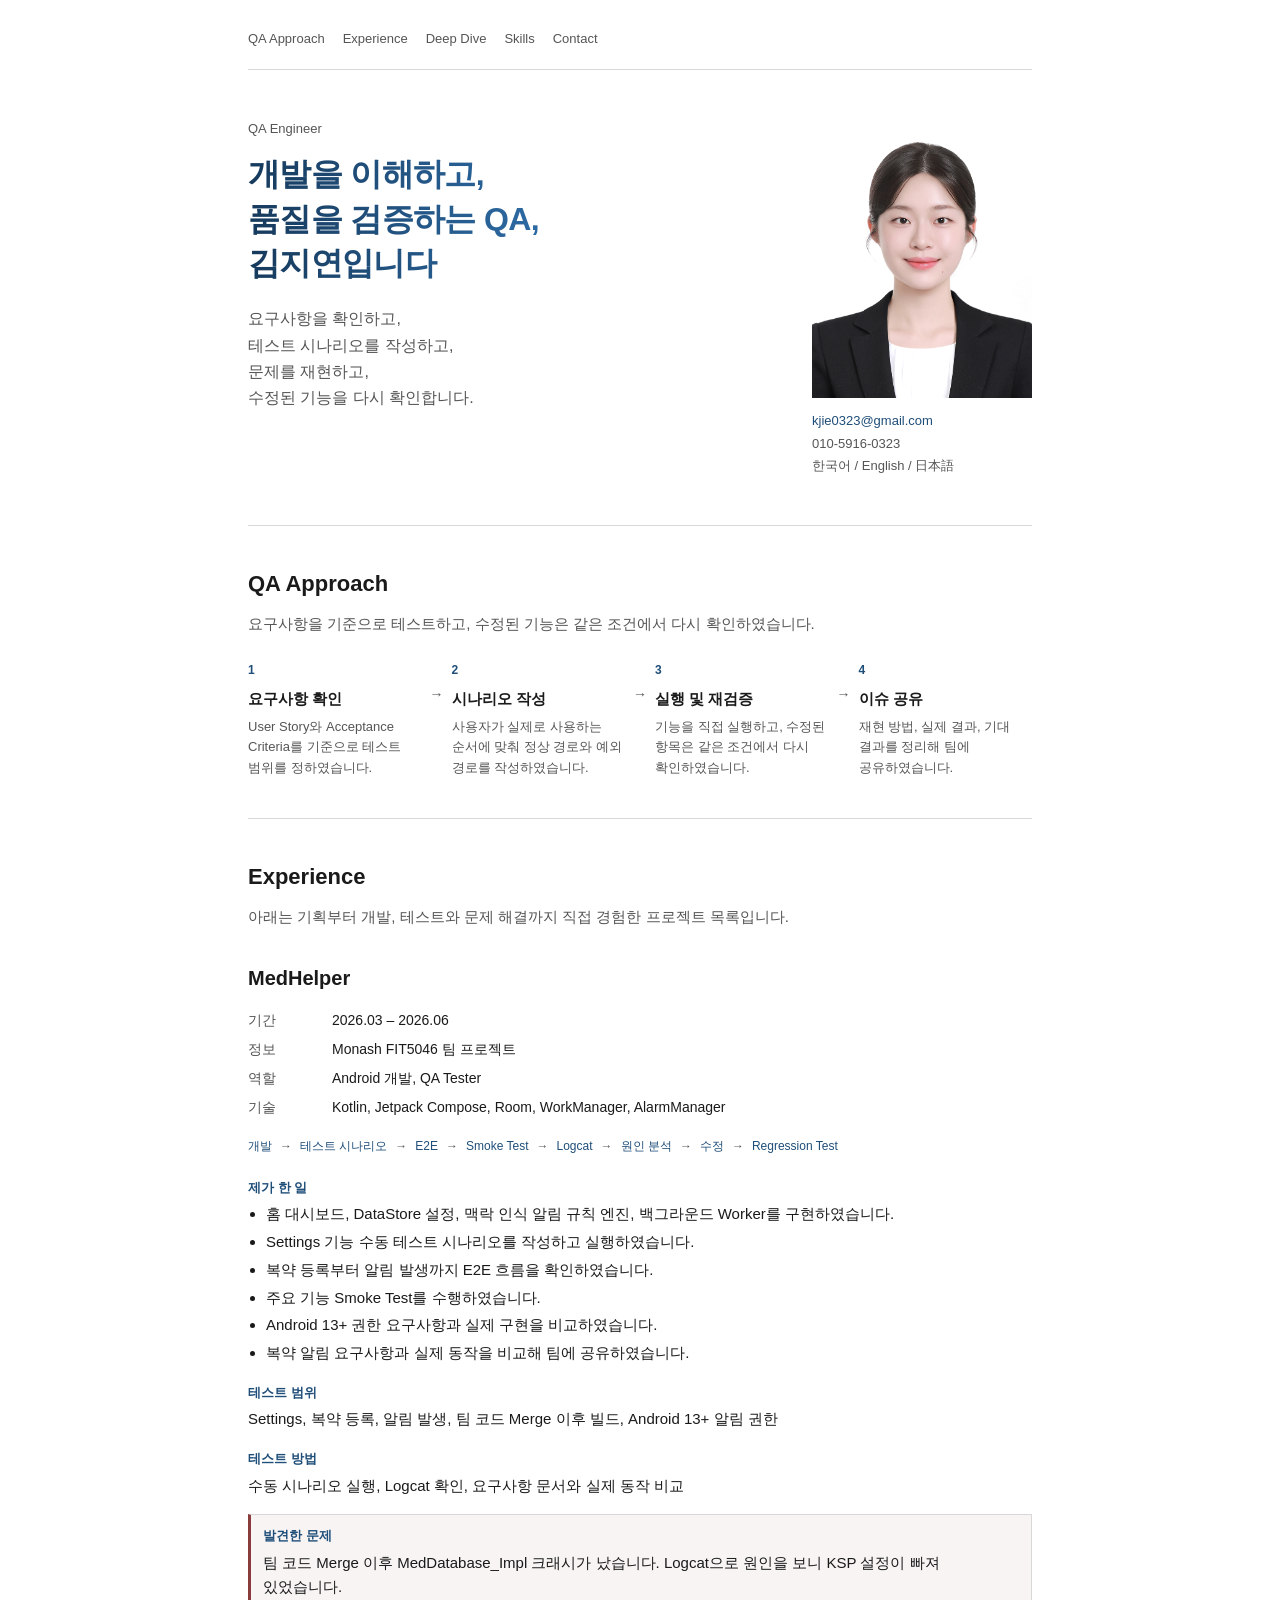
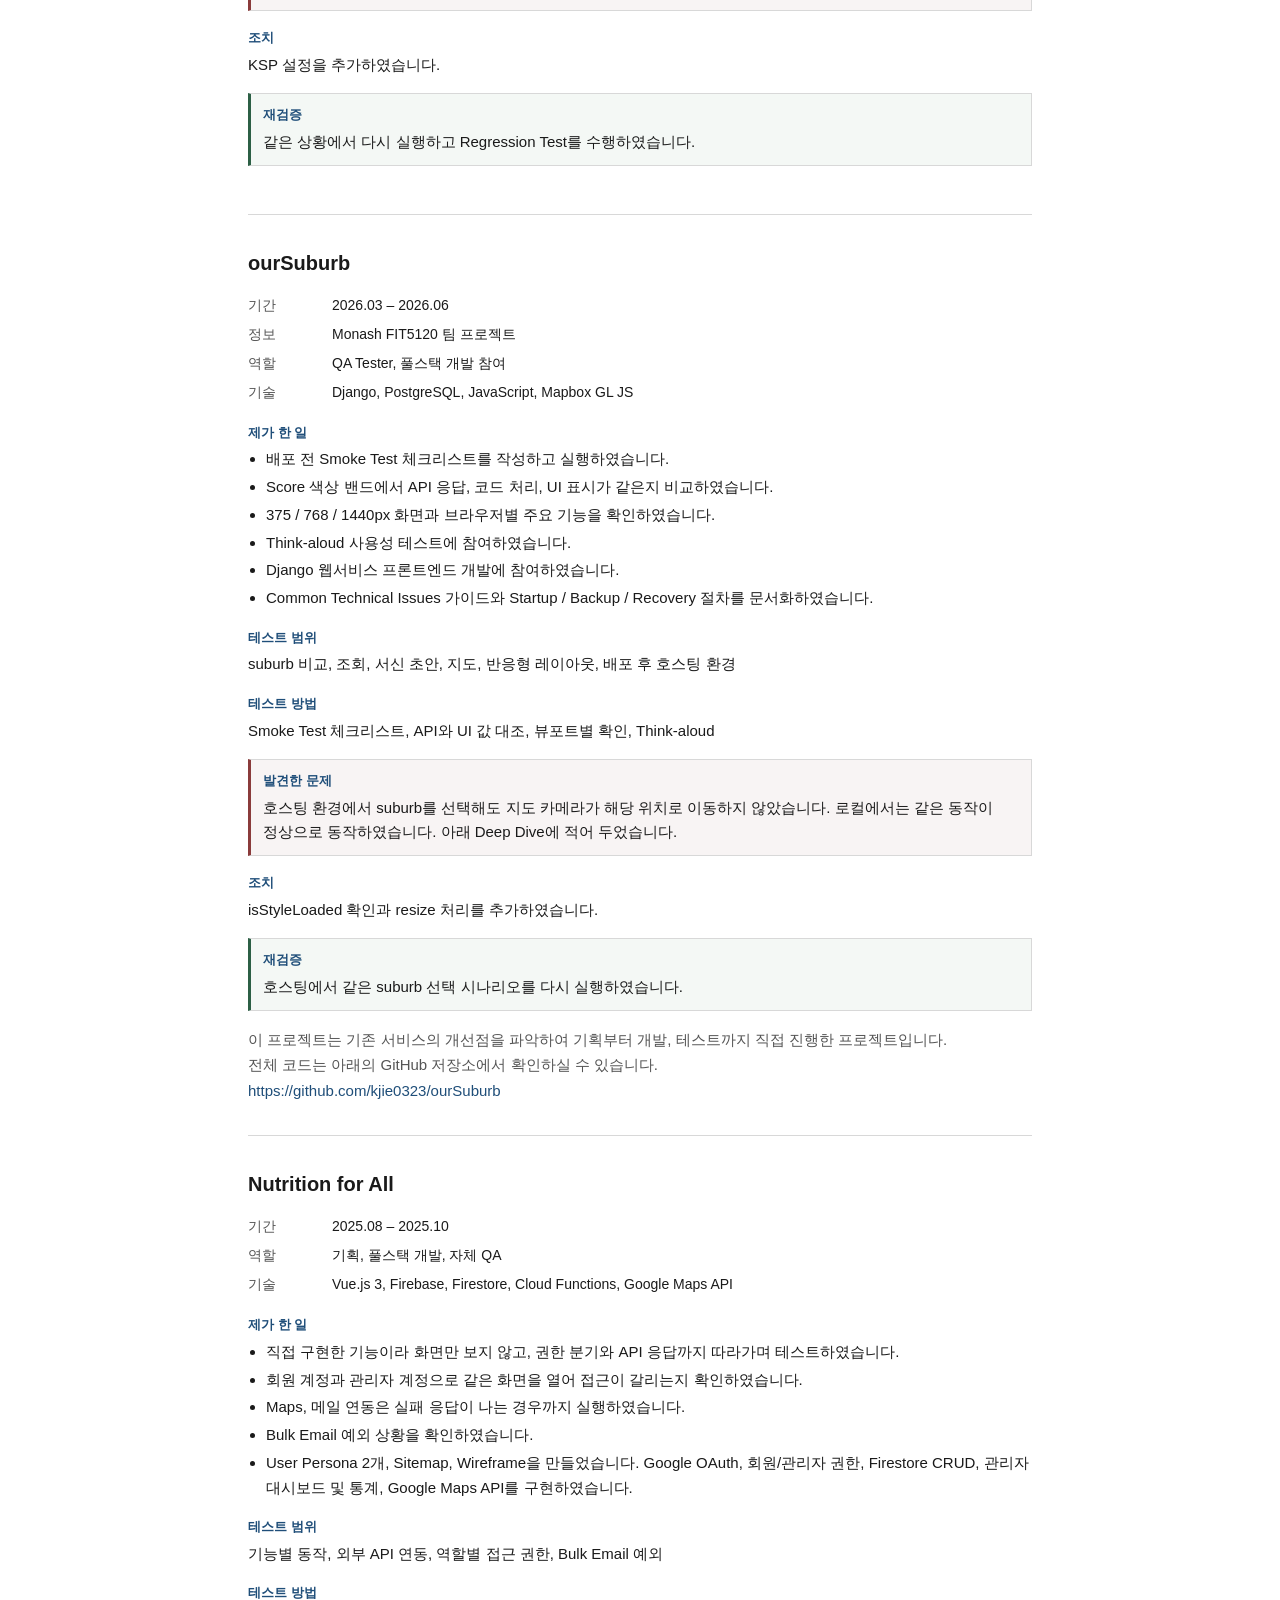
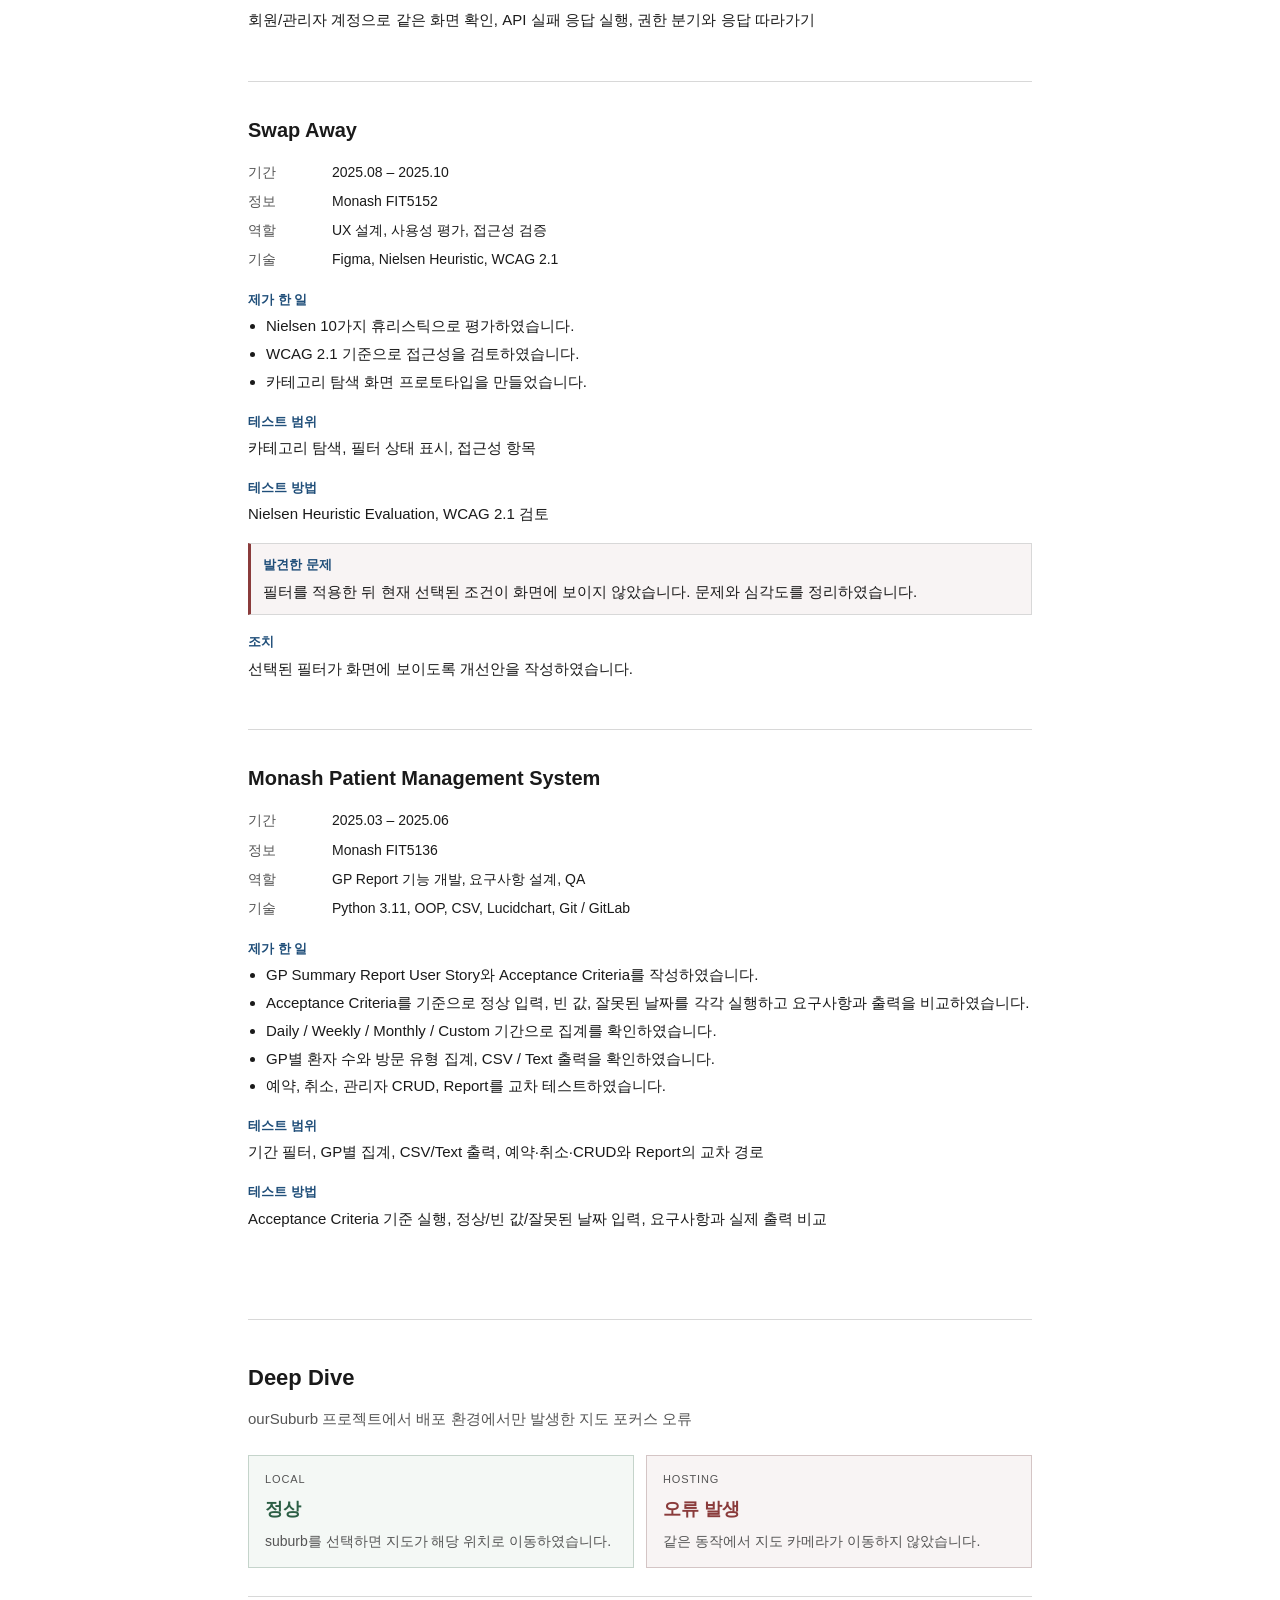
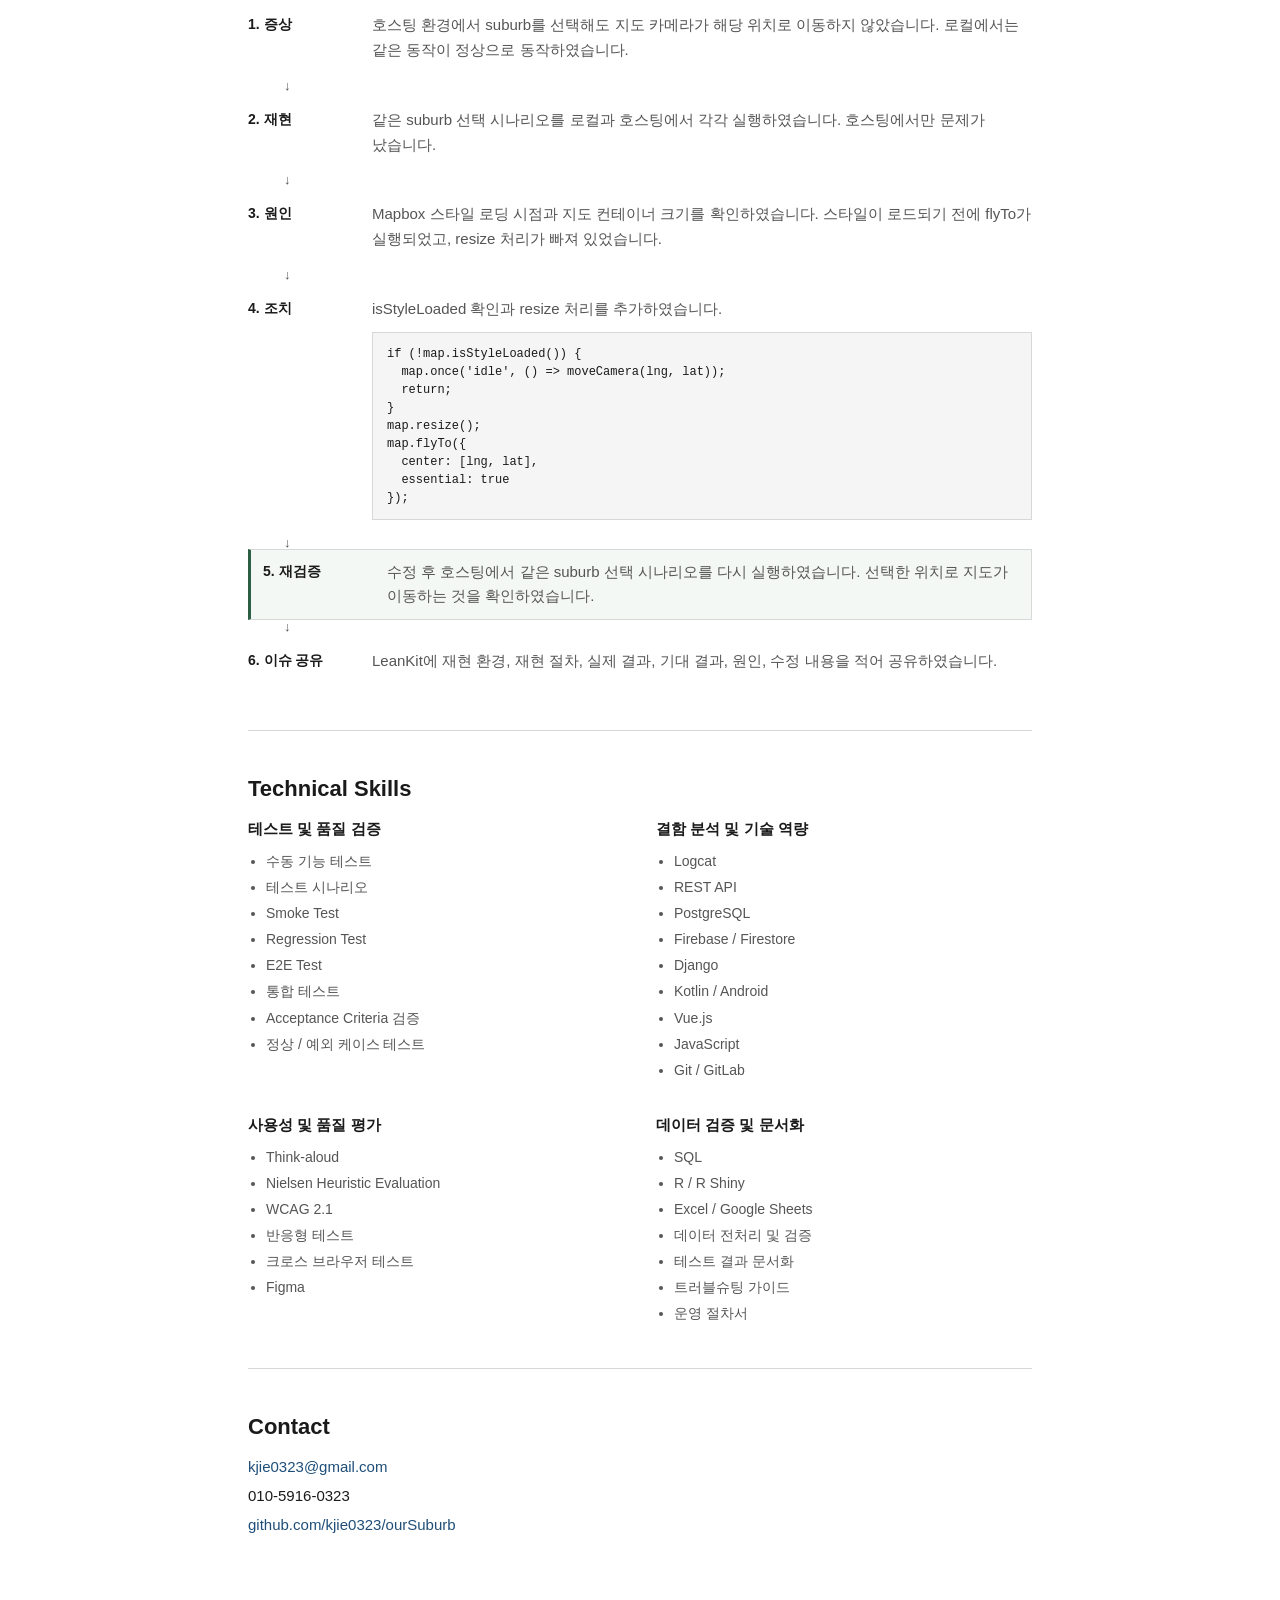
==== index.html @ 33e62772 "Publish QA Engineer portfolio as a standalone site. Co-authored-by: Cursor <cursoragent@cursor.com>" ====
<!DOCTYPE html>
<html lang="ko">
<head>
  <meta charset="UTF-8">
  <meta name="viewport" content="width=device-width, initial-scale=1">
  <title>김지연 — QA Engineer</title>
  <link rel="stylesheet" href="qa.css">
</head>
<body>
  <div class="page">
    <nav>
      <a href="#approach">QA Approach</a>
      <a href="#experience">Experience</a>
      <a href="#dive">Deep Dive</a>
      <a href="#skills">Skills</a>
      <a href="#contact">Contact</a>
    </nav>

    <header class="hero">
      <div class="hero-copy">
        <p class="hero-label">QA Engineer</p>
        <h1>개발을 이해하고,<br>품질을 검증하는 QA,<br>김지연입니다</h1>
        <p class="lead">요구사항을 확인하고,
테스트 시나리오를 작성하고,
문제를 재현하고,
수정된 기능을 다시 확인합니다.</p>
      </div>
      <aside class="hero-aside">
        <img src="images/jiyeon.jpg" alt="김지연">
        <ul class="hero-links">
          <li><a href="mailto:kjie0323@gmail.com">kjie0323@gmail.com</a></li>
          <li>010-5916-0323</li>
          <li>한국어 / English / 日本語</li>
        </ul>
      </aside>
    </header>

    <section id="approach">
      <h2>QA Approach</h2>
      <p class="intro">요구사항을 기준으로 테스트하고, 수정된 기능은 같은 조건에서 다시 확인하였습니다.</p>
      <div class="process">
        <div class="process-step">
          <span class="process-num">1</span>
          <h3>요구사항 확인</h3>
          <p>User Story와 Acceptance Criteria를 기준으로 테스트 범위를 정하였습니다.</p>
        </div>
        <div class="process-arrow" aria-hidden="true">→</div>
        <div class="process-step">
          <span class="process-num">2</span>
          <h3>시나리오 작성</h3>
          <p>사용자가 실제로 사용하는 순서에 맞춰 정상 경로와 예외 경로를 작성하였습니다.</p>
        </div>
        <div class="process-arrow" aria-hidden="true">→</div>
        <div class="process-step">
          <span class="process-num">3</span>
          <h3>실행 및 재검증</h3>
          <p>기능을 직접 실행하고, 수정된 항목은 같은 조건에서 다시 확인하였습니다.</p>
        </div>
        <div class="process-arrow" aria-hidden="true">→</div>
        <div class="process-step">
          <span class="process-num">4</span>
          <h3>이슈 공유</h3>
          <p>재현 방법, 실제 결과, 기대 결과를 정리해 팀에 공유하였습니다.</p>
        </div>
      </div>
    </section>

    <section id="experience">
      <h2>Experience</h2>
      <p class="intro">아래는 기획부터 개발, 테스트와 문제 해결까지 직접 경험한 프로젝트 목록입니다.</p>

      <article class="project">
        <h3>MedHelper</h3>
        <dl class="meta">
          <dt>기간</dt><dd>2026.03 – 2026.06</dd>
          <dt>정보</dt><dd>Monash FIT5046 팀 프로젝트</dd>
          <dt>역할</dt><dd>Android 개발, QA Tester</dd>
          <dt>기술</dt><dd>Kotlin, Jetpack Compose, Room, WorkManager, AlarmManager</dd>
        </dl>
        <ol class="track" aria-label="테스트 흐름">
          <li>개발</li>
          <li>테스트 시나리오</li>
          <li>E2E</li>
          <li>Smoke Test</li>
          <li>Logcat</li>
          <li>원인 분석</li>
          <li>수정</li>
          <li>Regression Test</li>
        </ol>
        <div class="block">
          <h4>제가 한 일</h4>
          <ul>
            <li>홈 대시보드, DataStore 설정, 맥락 인식 알림 규칙 엔진, 백그라운드 Worker를 구현하였습니다.</li>
            <li>Settings 기능 수동 테스트 시나리오를 작성하고 실행하였습니다.</li>
            <li>복약 등록부터 알림 발생까지 E2E 흐름을 확인하였습니다.</li>
            <li>주요 기능 Smoke Test를 수행하였습니다.</li>
            <li>Android 13+ 권한 요구사항과 실제 구현을 비교하였습니다.</li>
            <li>복약 알림 요구사항과 실제 동작을 비교해 팀에 공유하였습니다.</li>
          </ul>
        </div>
        <div class="block">
          <h4>테스트 범위</h4>
          <p>Settings, 복약 등록, 알림 발생, 팀 코드 Merge 이후 빌드, Android 13+ 알림 권한</p>
        </div>
        <div class="block">
          <h4>테스트 방법</h4>
          <p>수동 시나리오 실행, Logcat 확인, 요구사항 문서와 실제 동작 비교</p>
        </div>
        <div class="block issue">
          <h4>발견한 문제</h4>
          <p>팀 코드 Merge 이후 MedDatabase_Impl 크래시가 났습니다. Logcat으로 원인을 보니 KSP 설정이 빠져 있었습니다.</p>
        </div>
        <div class="block">
          <h4>조치</h4>
          <p>KSP 설정을 추가하였습니다.</p>
        </div>
        <div class="block retest">
          <h4>재검증</h4>
          <p>같은 상황에서 다시 실행하고 Regression Test를 수행하였습니다.</p>
        </div>
      </article>

      <article class="project">
        <h3>ourSuburb</h3>
        <dl class="meta">
          <dt>기간</dt><dd>2026.03 – 2026.06</dd>
          <dt>정보</dt><dd>Monash FIT5120 팀 프로젝트</dd>
          <dt>역할</dt><dd>QA Tester, 풀스택 개발 참여</dd>
          <dt>기술</dt><dd>Django, PostgreSQL, JavaScript, Mapbox GL JS</dd>
        </dl>
        <div class="block">
          <h4>제가 한 일</h4>
          <ul>
            <li>배포 전 Smoke Test 체크리스트를 작성하고 실행하였습니다.</li>
            <li>Score 색상 밴드에서 API 응답, 코드 처리, UI 표시가 같은지 비교하였습니다.</li>
            <li>375 / 768 / 1440px 화면과 브라우저별 주요 기능을 확인하였습니다.</li>
            <li>Think-aloud 사용성 테스트에 참여하였습니다.</li>
            <li>Django 웹서비스 프론트엔드 개발에 참여하였습니다.</li>
            <li>Common Technical Issues 가이드와 Startup / Backup / Recovery 절차를 문서화하였습니다.</li>
          </ul>
        </div>
        <div class="block">
          <h4>테스트 범위</h4>
          <p>suburb 비교, 조회, 서신 초안, 지도, 반응형 레이아웃, 배포 후 호스팅 환경</p>
        </div>
        <div class="block">
          <h4>테스트 방법</h4>
          <p>Smoke Test 체크리스트, API와 UI 값 대조, 뷰포트별 확인, Think-aloud</p>
        </div>
        <div class="block issue">
          <h4>발견한 문제</h4>
          <p>호스팅 환경에서 suburb를 선택해도 지도 카메라가 해당 위치로 이동하지 않았습니다. 로컬에서는 같은 동작이 정상으로 동작하였습니다. 아래 Deep Dive에 적어 두었습니다.</p>
        </div>
        <div class="block">
          <h4>조치</h4>
          <p>isStyleLoaded 확인과 resize 처리를 추가하였습니다.</p>
        </div>
        <div class="block retest">
          <h4>재검증</h4>
          <p>호스팅에서 같은 suburb 선택 시나리오를 다시 실행하였습니다.</p>
        </div>
        <p class="repo-note">이 프로젝트는 기존 서비스의 개선점을 파악하여 기획부터 개발, 테스트까지 직접 진행한 프로젝트입니다.<br>전체 코드는 아래의 GitHub 저장소에서 확인하실 수 있습니다.<br><a href="https://github.com/kjie0323/ourSuburb">https://github.com/kjie0323/ourSuburb</a></p>
      </article>

      <article class="project">
        <h3>Nutrition for All</h3>
        <dl class="meta">
          <dt>기간</dt><dd>2025.08 – 2025.10</dd>
          <dt>역할</dt><dd>기획, 풀스택 개발, 자체 QA</dd>
          <dt>기술</dt><dd>Vue.js 3, Firebase, Firestore, Cloud Functions, Google Maps API</dd>
        </dl>
        <div class="block">
          <h4>제가 한 일</h4>
          <ul>
            <li>직접 구현한 기능이라 화면만 보지 않고, 권한 분기와 API 응답까지 따라가며 테스트하였습니다.</li>
            <li>회원 계정과 관리자 계정으로 같은 화면을 열어 접근이 갈리는지 확인하였습니다.</li>
            <li>Maps, 메일 연동은 실패 응답이 나는 경우까지 실행하였습니다.</li>
            <li>Bulk Email 예외 상황을 확인하였습니다.</li>
            <li>User Persona 2개, Sitemap, Wireframe을 만들었습니다. Google OAuth, 회원/관리자 권한, Firestore CRUD, 관리자 대시보드 및 통계, Google Maps API를 구현하였습니다.</li>
          </ul>
        </div>
        <div class="block">
          <h4>테스트 범위</h4>
          <p>기능별 동작, 외부 API 연동, 역할별 접근 권한, Bulk Email 예외</p>
        </div>
        <div class="block">
          <h4>테스트 방법</h4>
          <p>회원/관리자 계정으로 같은 화면 확인, API 실패 응답 실행, 권한 분기와 응답 따라가기</p>
        </div>
      </article>

      <article class="project">
        <h3>Swap Away</h3>
        <dl class="meta">
          <dt>기간</dt><dd>2025.08 – 2025.10</dd>
          <dt>정보</dt><dd>Monash FIT5152</dd>
          <dt>역할</dt><dd>UX 설계, 사용성 평가, 접근성 검증</dd>
          <dt>기술</dt><dd>Figma, Nielsen Heuristic, WCAG 2.1</dd>
        </dl>
        <div class="block">
          <h4>제가 한 일</h4>
          <ul>
            <li>Nielsen 10가지 휴리스틱으로 평가하였습니다.</li>
            <li>WCAG 2.1 기준으로 접근성을 검토하였습니다.</li>
            <li>카테고리 탐색 화면 프로토타입을 만들었습니다.</li>
          </ul>
        </div>
        <div class="block">
          <h4>테스트 범위</h4>
          <p>카테고리 탐색, 필터 상태 표시, 접근성 항목</p>
        </div>
        <div class="block">
          <h4>테스트 방법</h4>
          <p>Nielsen Heuristic Evaluation, WCAG 2.1 검토</p>
        </div>
        <div class="block issue">
          <h4>발견한 문제</h4>
          <p>필터를 적용한 뒤 현재 선택된 조건이 화면에 보이지 않았습니다. 문제와 심각도를 정리하였습니다.</p>
        </div>
        <div class="block">
          <h4>조치</h4>
          <p>선택된 필터가 화면에 보이도록 개선안을 작성하였습니다.</p>
        </div>
      </article>

      <article class="project">
        <h3>Monash Patient Management System</h3>
        <dl class="meta">
          <dt>기간</dt><dd>2025.03 – 2025.06</dd>
          <dt>정보</dt><dd>Monash FIT5136</dd>
          <dt>역할</dt><dd>GP Report 기능 개발, 요구사항 설계, QA</dd>
          <dt>기술</dt><dd>Python 3.11, OOP, CSV, Lucidchart, Git / GitLab</dd>
        </dl>
        <div class="block">
          <h4>제가 한 일</h4>
          <ul>
            <li>GP Summary Report User Story와 Acceptance Criteria를 작성하였습니다.</li>
            <li>Acceptance Criteria를 기준으로 정상 입력, 빈 값, 잘못된 날짜를 각각 실행하고 요구사항과 출력을 비교하였습니다.</li>
            <li>Daily / Weekly / Monthly / Custom 기간으로 집계를 확인하였습니다.</li>
            <li>GP별 환자 수와 방문 유형 집계, CSV / Text 출력을 확인하였습니다.</li>
            <li>예약, 취소, 관리자 CRUD, Report를 교차 테스트하였습니다.</li>
          </ul>
        </div>
        <div class="block">
          <h4>테스트 범위</h4>
          <p>기간 필터, GP별 집계, CSV/Text 출력, 예약·취소·CRUD와 Report의 교차 경로</p>
        </div>
        <div class="block">
          <h4>테스트 방법</h4>
          <p>Acceptance Criteria 기준 실행, 정상/빈 값/잘못된 날짜 입력, 요구사항과 실제 출력 비교</p>
        </div>
      </article>
    </section>

    <section id="dive">
      <h2>Deep Dive</h2>
      <p class="intro">ourSuburb 프로젝트에서 배포 환경에서만 발생한 지도 포커스 오류</p>

      <div class="env">
        <div class="env-box ok">
          <span class="env-label">LOCAL</span>
          <strong>정상</strong>
          <p>suburb를 선택하면 지도가 해당 위치로 이동하였습니다.</p>
        </div>
        <div class="env-box bad">
          <span class="env-label">HOSTING</span>
          <strong>오류 발생</strong>
          <p>같은 동작에서 지도 카메라가 이동하지 않았습니다.</p>
        </div>
      </div>

      <div class="flow">
        <div class="flow-item">
          <strong>1. 증상</strong>
          <p>호스팅 환경에서 suburb를 선택해도 지도 카메라가 해당 위치로 이동하지 않았습니다. 로컬에서는 같은 동작이 정상으로 동작하였습니다.</p>
        </div>
        <div class="flow-arrow" aria-hidden="true">↓</div>
        <div class="flow-item">
          <strong>2. 재현</strong>
          <p>같은 suburb 선택 시나리오를 로컬과 호스팅에서 각각 실행하였습니다. 호스팅에서만 문제가 났습니다.</p>
        </div>
        <div class="flow-arrow" aria-hidden="true">↓</div>
        <div class="flow-item">
          <strong>3. 원인</strong>
          <p>Mapbox 스타일 로딩 시점과 지도 컨테이너 크기를 확인하였습니다. 스타일이 로드되기 전에 flyTo가 실행되었고, resize 처리가 빠져 있었습니다.</p>
        </div>
        <div class="flow-arrow" aria-hidden="true">↓</div>
        <div class="flow-item">
          <strong>4. 조치</strong>
          <div>
            <p>isStyleLoaded 확인과 resize 처리를 추가하였습니다.</p>
            <pre>if (!map.isStyleLoaded()) {
  map.once('idle', () => moveCamera(lng, lat));
  return;
}
map.resize();
map.flyTo({
  center: [lng, lat],
  essential: true
});</pre>
          </div>
        </div>
        <div class="flow-arrow" aria-hidden="true">↓</div>
        <div class="flow-item retest">
          <strong>5. 재검증</strong>
          <p>수정 후 호스팅에서 같은 suburb 선택 시나리오를 다시 실행하였습니다. 선택한 위치로 지도가 이동하는 것을 확인하였습니다.</p>
        </div>
        <div class="flow-arrow" aria-hidden="true">↓</div>
        <div class="flow-item">
          <strong>6. 이슈 공유</strong>
          <p>LeanKit에 재현 환경, 재현 절차, 실제 결과, 기대 결과, 원인, 수정 내용을 적어 공유하였습니다.</p>
        </div>
      </div>
    </section>

    <section id="skills">
      <h2>Technical Skills</h2>
      <div class="skill-grid">
        <div>
          <h3>테스트 및 품질 검증</h3>
          <ul>
            <li>수동 기능 테스트</li>
            <li>테스트 시나리오</li>
            <li>Smoke Test</li>
            <li>Regression Test</li>
            <li>E2E Test</li>
            <li>통합 테스트</li>
            <li>Acceptance Criteria 검증</li>
            <li>정상 / 예외 케이스 테스트</li>
          </ul>
        </div>
        <div>
          <h3>결함 분석 및 기술 역량</h3>
          <ul>
            <li>Logcat</li>
            <li>REST API</li>
            <li>PostgreSQL</li>
            <li>Firebase / Firestore</li>
            <li>Django</li>
            <li>Kotlin / Android</li>
            <li>Vue.js</li>
            <li>JavaScript</li>
            <li>Git / GitLab</li>
          </ul>
        </div>
        <div>
          <h3>사용성 및 품질 평가</h3>
          <ul>
            <li>Think-aloud</li>
            <li>Nielsen Heuristic Evaluation</li>
            <li>WCAG 2.1</li>
            <li>반응형 테스트</li>
            <li>크로스 브라우저 테스트</li>
            <li>Figma</li>
          </ul>
        </div>
        <div>
          <h3>데이터 검증 및 문서화</h3>
          <ul>
            <li>SQL</li>
            <li>R / R Shiny</li>
            <li>Excel / Google Sheets</li>
            <li>데이터 전처리 및 검증</li>
            <li>테스트 결과 문서화</li>
            <li>트러블슈팅 가이드</li>
            <li>운영 절차서</li>
          </ul>
        </div>
      </div>
    </section>

    <section id="contact" class="contact">
      <h2>Contact</h2>
      <p><a href="mailto:kjie0323@gmail.com">kjie0323@gmail.com</a></p>
      <p>010-5916-0323</p>
      <p><a href="https://github.com/kjie0323/ourSuburb">github.com/kjie0323/ourSuburb</a></p>
    </section>
  </div>
</body>
</html>
---- qa.css ----
:root {
  --text: #1a1a1a;
  --muted: #555;
  --line: #d8d8d8;
  --bg: #fff;
  --accent: #1f4e79;
  --code-bg: #f5f5f5;
  --ok: #2c5f45;
  --bad: #8a3b3b;
  --ok-bg: #f4f8f5;
  --bad-bg: #f8f4f4;
}

* { box-sizing: border-box; }

body {
  margin: 0;
  background: var(--bg);
  color: var(--text);
  font-family: "Malgun Gothic", "맑은 고딕", "Apple SD Gothic Neo", sans-serif;
  font-size: 16px;
  line-height: 1.65;
  word-break: keep-all;
  overflow-wrap: anywhere;
}

a {
  color: var(--accent);
  text-decoration: none;
}
a:hover { text-decoration: underline; }

.page {
  max-width: 840px;
  margin: 0 auto;
  padding: 28px 28px 80px;
}

nav {
  display: flex;
  flex-wrap: wrap;
  gap: 8px 18px;
  padding-bottom: 20px;
  border-bottom: 1px solid var(--line);
  font-size: 13px;
}
nav a { color: var(--muted); }
nav a:hover { color: var(--text); }

.hero {
  display: grid;
  grid-template-columns: 1fr 220px;
  gap: 40px;
  align-items: start;
  padding: 48px 0 16px;
}

.hero-label {
  margin: 0 0 12px;
  font-size: 13px;
  color: var(--muted);
}

h1 {
  margin: 0 0 20px;
  font-size: 32px;
  font-weight: 700;
  line-height: 1.4;
  letter-spacing: -0.02em;
  background: linear-gradient(90deg, #163a5c 0%, #2d6aa3 55%, #1f4e79 100%);
  -webkit-background-clip: text;
  background-clip: text;
  color: transparent;
}

.lead {
  margin: 0;
  max-width: 28em;
  white-space: pre-line;
  color: var(--muted);
  font-size: 16px;
}

.hero-aside {
  justify-self: end;
}

.hero-aside img {
  display: block;
  width: 220px;
  height: 280px;
  object-fit: cover;
  object-position: center 20%;
  background: #f3f3f3;
}

.hero-links {
  margin: 12px 0 0;
  padding: 0;
  list-style: none;
  font-size: 13px;
  color: var(--muted);
  line-height: 1.7;
}

.hero-links li { margin: 0; }

section {
  padding: 40px 0 8px;
  border-top: 1px solid var(--line);
  margin-top: 32px;
}

h2 {
  margin: 0 0 10px;
  font-size: 22px;
  font-weight: 700;
}

.intro {
  margin: 0 0 24px;
  color: var(--muted);
  font-size: 15px;
}

.process {
  display: grid;
  grid-template-columns: 1fr auto 1fr auto 1fr auto 1fr;
  gap: 8px;
  align-items: start;
}

.process-step { min-width: 0; }

.process-num {
  display: block;
  font-size: 12px;
  font-weight: 700;
  color: var(--accent);
  margin-bottom: 6px;
}

.process-step h3 {
  margin: 0 0 6px;
  font-size: 15px;
}

.process-step p {
  margin: 0;
  font-size: 13px;
  color: var(--muted);
  line-height: 1.55;
}

.process-arrow {
  color: var(--muted);
  padding-top: 22px;
  font-size: 14px;
}

.project {
  padding: 32px 0;
  border-top: 1px solid var(--line);
}

.project:first-of-type {
  border-top: 0;
  margin-top: 0;
  padding-top: 8px;
}

.project h3 {
  margin: 0 0 14px;
  font-size: 20px;
}

.meta {
  display: grid;
  grid-template-columns: 72px 1fr;
  gap: 6px 12px;
  margin: 0 0 18px;
  font-size: 14px;
}
.meta dt { margin: 0; color: var(--muted); }
.meta dd { margin: 0; }

.track {
  display: flex;
  flex-wrap: wrap;
  gap: 6px 0;
  margin: 0 0 20px;
  padding: 0;
  list-style: none;
  font-size: 12px;
  color: var(--accent);
}

.track li {
  display: flex;
  align-items: center;
}

.track li + li::before {
  content: "→";
  margin: 0 8px;
  color: var(--muted);
  font-weight: 400;
}

.block { margin: 0 0 16px; }

.block h4 {
  margin: 0 0 4px;
  font-size: 13px;
  font-weight: 700;
  color: var(--accent);
}

.block p,
.block ul {
  margin: 0;
  font-size: 15px;
}

.block ul { padding-left: 18px; }
.block li { margin: 3px 0; }

.block.issue,
.block.retest,
.flow-item.retest {
  padding: 10px 12px;
  border: 1px solid var(--line);
}

.block.issue {
  background: var(--bad-bg);
  border-left: 3px solid var(--bad);
}

.block.retest,
.flow-item.retest {
  background: var(--ok-bg);
  border-left: 3px solid var(--ok);
}

.repo-note {
  margin: 16px 0 0;
  font-size: 15px;
  color: var(--muted);
  line-height: 1.7;
}

.env {
  display: grid;
  grid-template-columns: 1fr 1fr;
  gap: 12px;
  margin: 0 0 28px;
}

.env-box {
  border: 1px solid var(--line);
  padding: 14px 16px;
}

.env-label {
  display: block;
  font-size: 11px;
  letter-spacing: 0.08em;
  color: var(--muted);
  margin-bottom: 6px;
}

.env-box strong {
  display: block;
  margin-bottom: 6px;
  font-size: 18px;
}

.env-box p {
  margin: 0;
  font-size: 14px;
  color: var(--muted);
}

.env-box.ok {
  background: var(--ok-bg);
  border-color: #c5d4cb;
}
.env-box.ok strong { color: var(--ok); }

.env-box.bad {
  background: var(--bad-bg);
  border-color: #d4c5c5;
}
.env-box.bad strong { color: var(--bad); }

.flow { border-top: 1px solid var(--line); }

.flow-item {
  display: grid;
  grid-template-columns: 108px 1fr;
  gap: 16px;
  padding: 16px 0;
  align-items: start;
}

.flow-item strong { font-size: 14px; }

.flow-item p {
  margin: 0;
  font-size: 15px;
  color: var(--muted);
}

.flow-item > div {
  min-width: 0;
  max-width: 100%;
}

.flow-arrow {
  text-align: left;
  padding-left: 36px;
  color: var(--muted);
  font-size: 13px;
  line-height: 1;
}

pre {
  margin: 10px 0 0;
  padding: 12px 14px;
  background: var(--code-bg);
  border: 1px solid var(--line);
  font-family: ui-monospace, "SF Mono", Menlo, Consolas, monospace;
  font-size: 12px;
  line-height: 1.5;
  overflow-x: auto;
  max-width: 100%;
  color: var(--text);
  word-break: normal;
  overflow-wrap: normal;
  white-space: pre;
  -webkit-overflow-scrolling: touch;
}

.skill-grid {
  display: grid;
  grid-template-columns: 1fr 1fr;
  gap: 28px 32px;
}

.skill-grid h3 {
  margin: 0 0 8px;
  font-size: 15px;
}

.skill-grid ul {
  margin: 0;
  padding-left: 18px;
  font-size: 14px;
  color: var(--muted);
}

.skill-grid li { margin: 3px 0; }

.contact p {
  margin: 4px 0;
  font-size: 15px;
}

@media (max-width: 800px) {
  .process {
    grid-template-columns: 1fr;
    gap: 0;
  }
  .process-step {
    padding: 4px 0 12px;
  }
  .process-arrow {
    padding: 0 0 4px 4px;
    transform: rotate(90deg);
    transform-origin: left center;
    width: 16px;
    height: 16px;
  }
}

@media (max-width: 640px) {
  .page { padding: 20px 18px 64px; }
  .hero {
    grid-template-columns: 1fr;
    gap: 24px;
  }
  .hero-aside { justify-self: start; }
  .hero-aside img {
    width: 180px;
    height: 230px;
  }
  h1 { font-size: 26px; }
  .env { grid-template-columns: 1fr; }
  .flow-item {
    grid-template-columns: 1fr;
    gap: 6px;
  }
  .flow-arrow { padding-left: 0; }
  .skill-grid { grid-template-columns: 1fr; gap: 22px; }
  .meta { grid-template-columns: 56px 1fr; }
  .track {
    flex-direction: column;
    gap: 2px;
  }
  .track li + li::before {
    content: "↓";
    margin: 0 8px 0 0;
  }
}
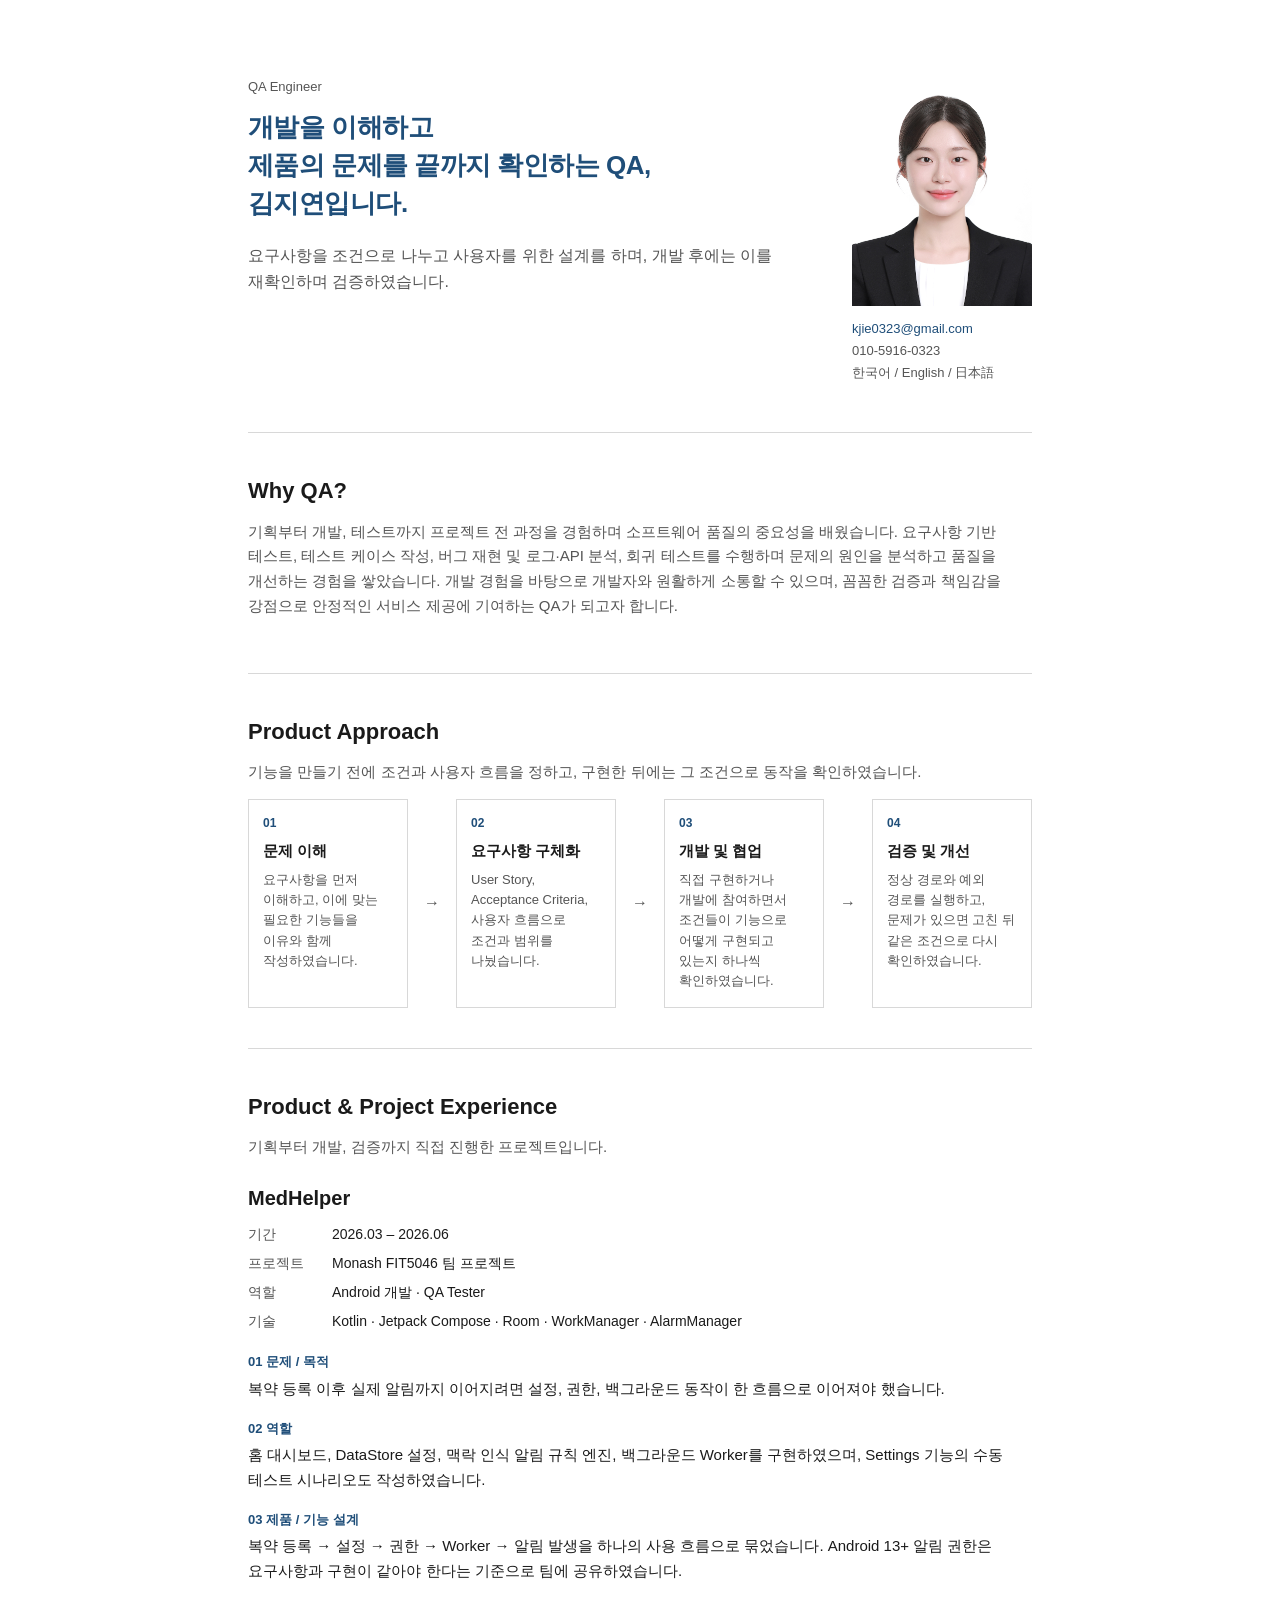
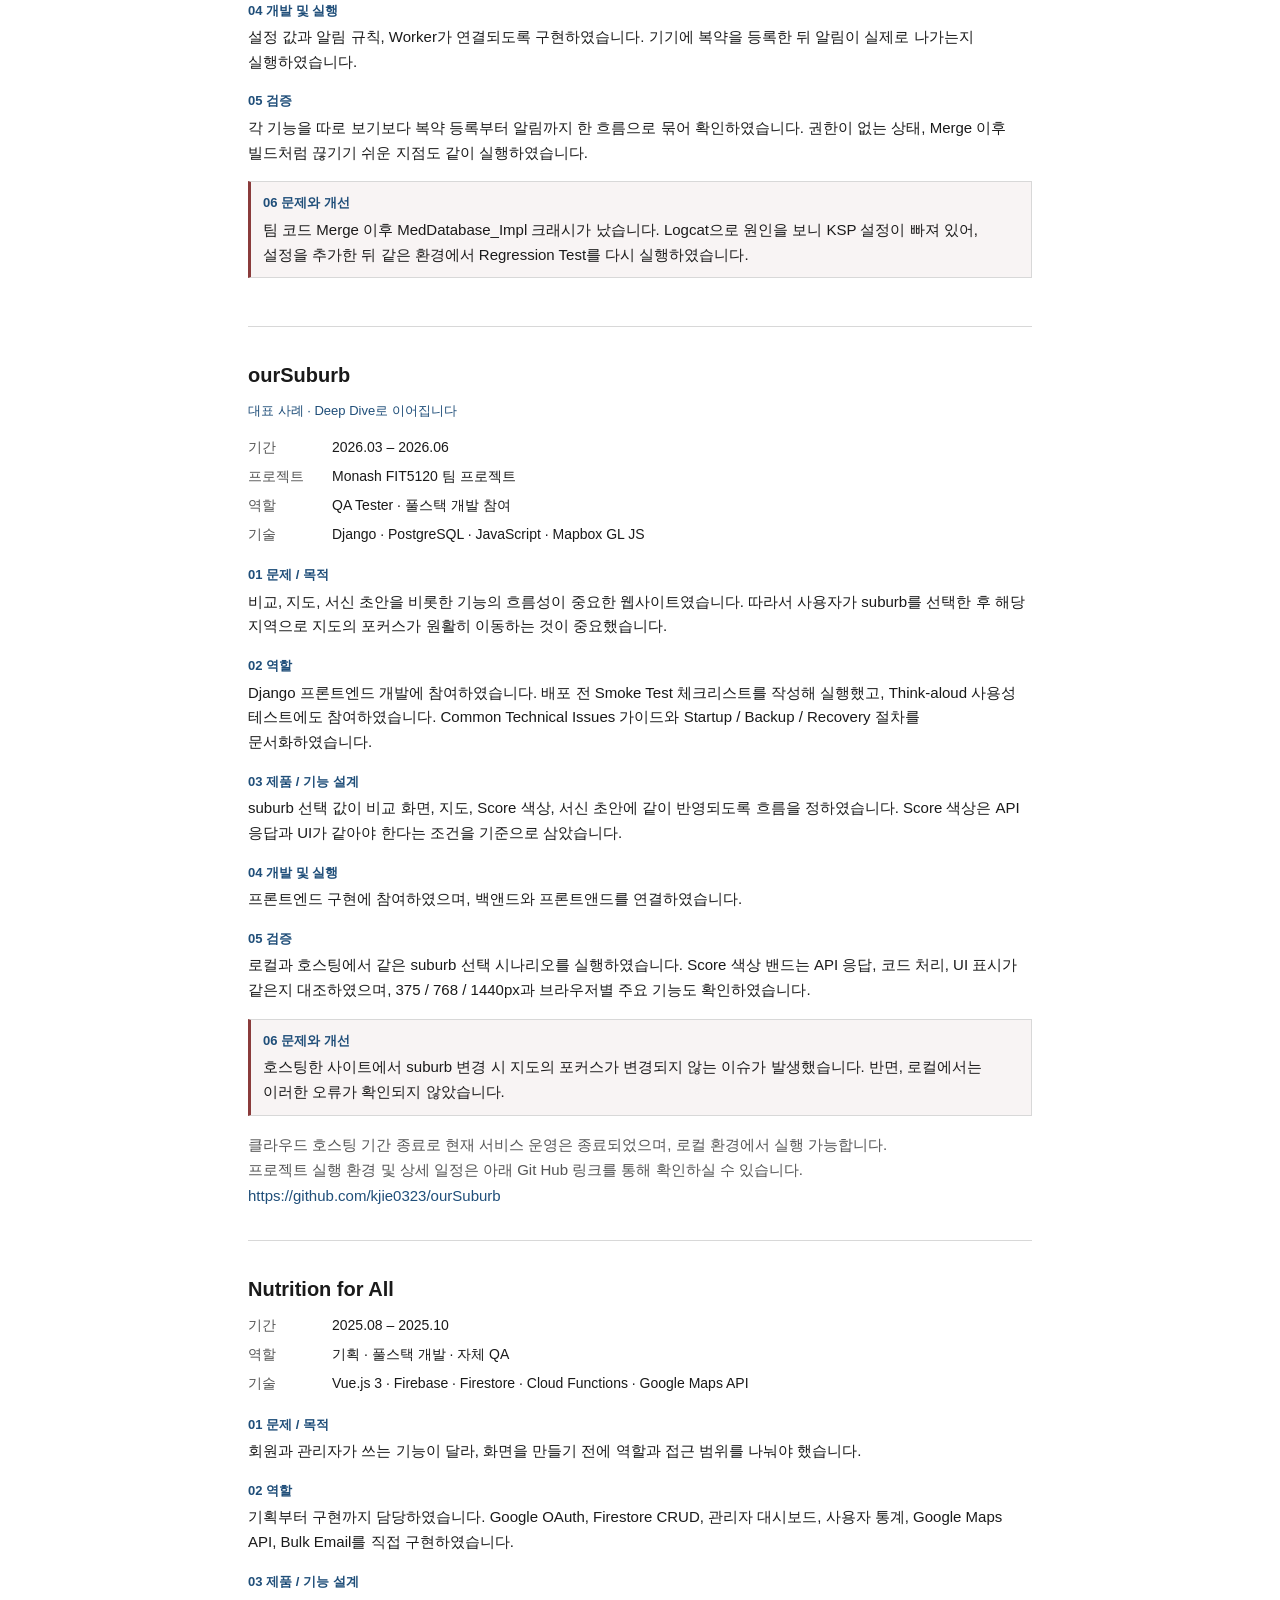
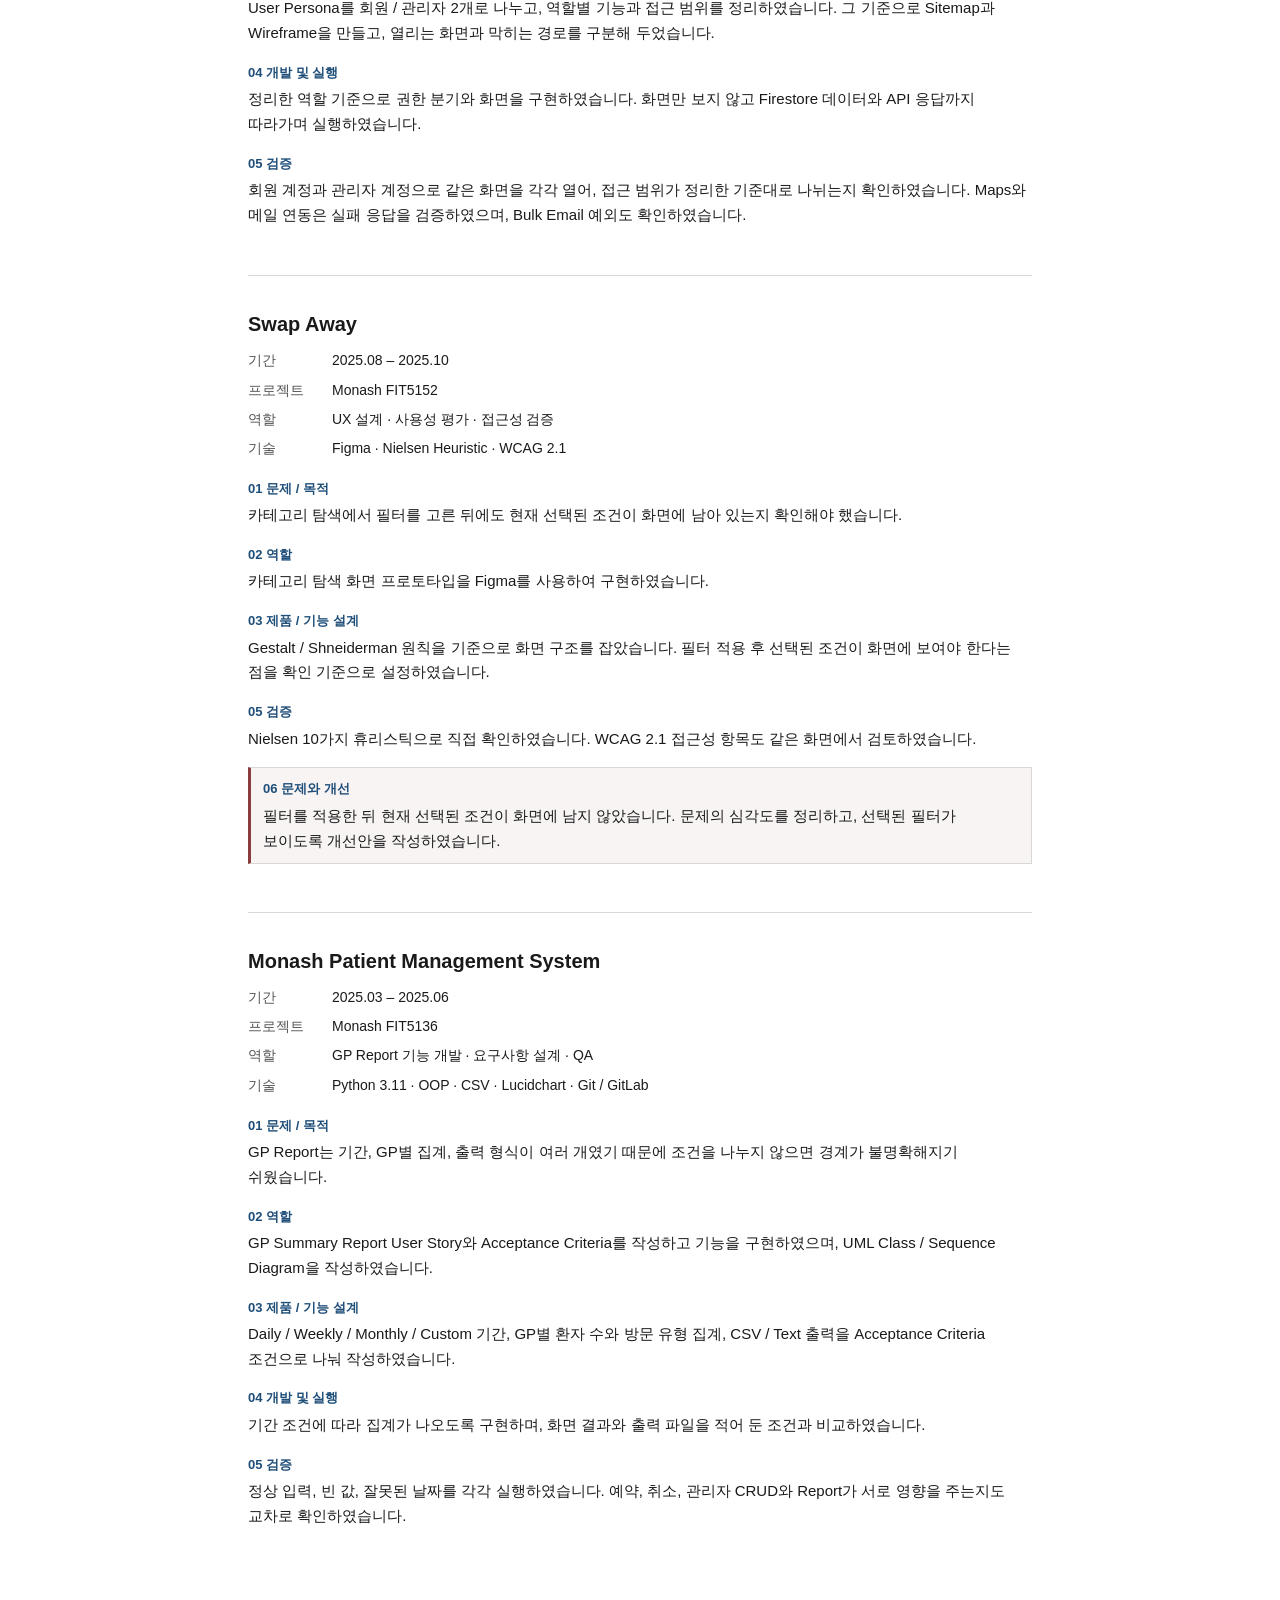
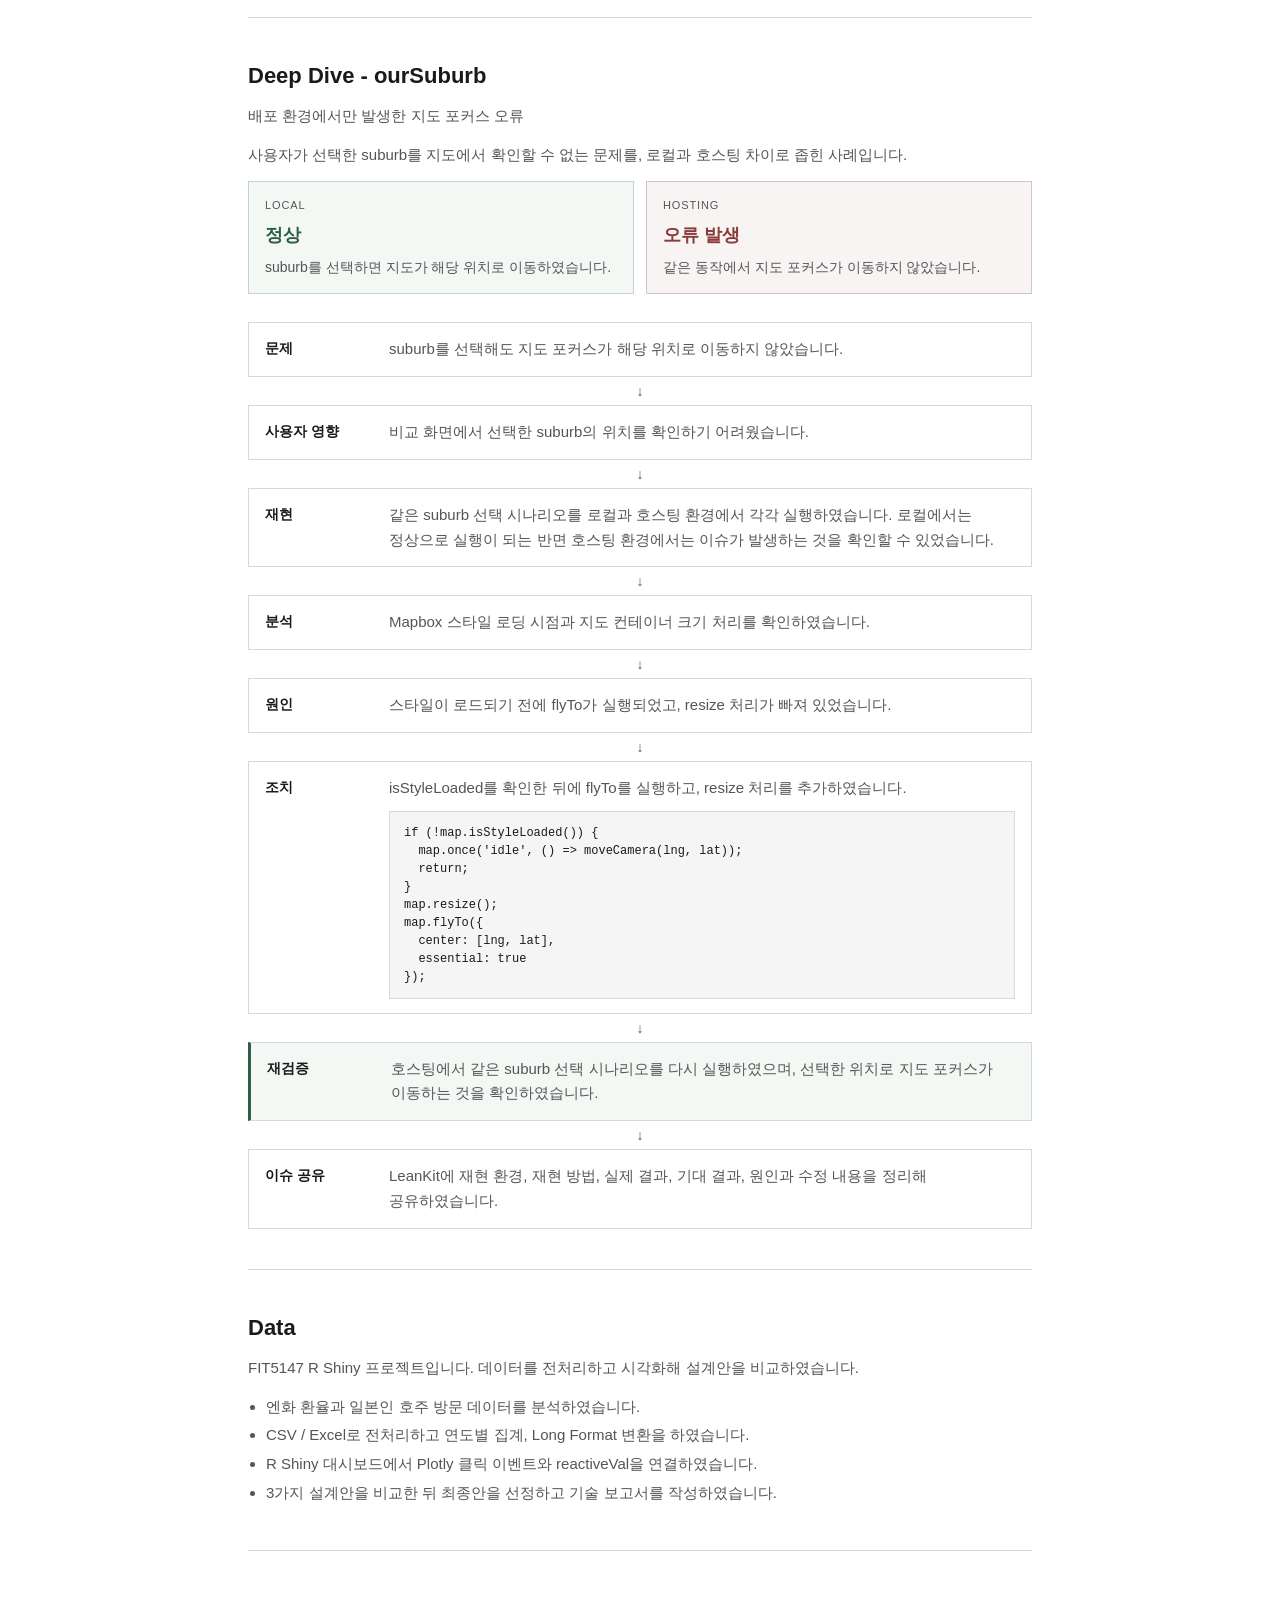
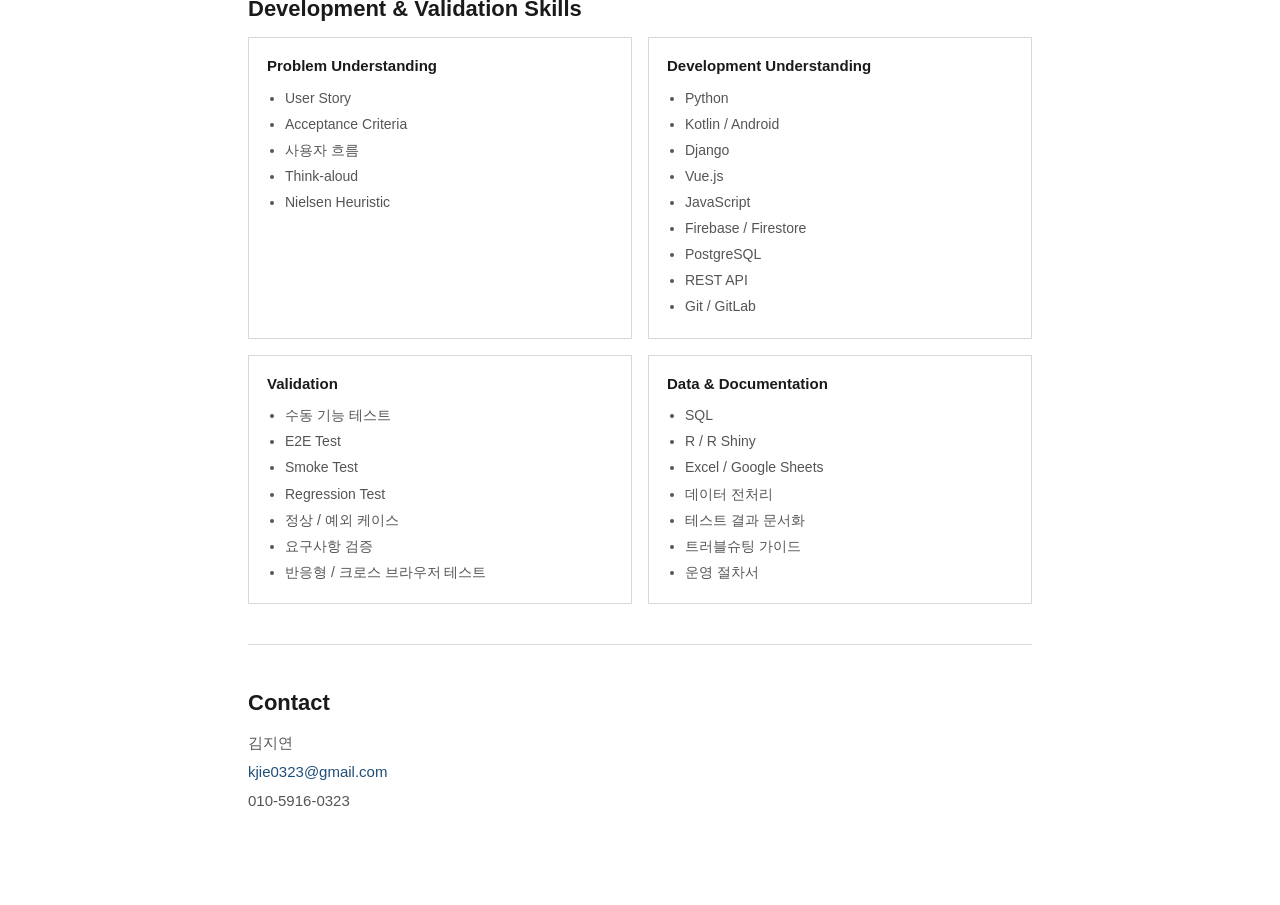
==== commit 91bfeaed: "Update ourSuburb hosting note and a few verification sentences." ====
--- a/index.html
+++ b/index.html
@@ -4,26 +4,15 @@
   <meta charset="UTF-8">
   <meta name="viewport" content="width=device-width, initial-scale=1">
   <title>김지연 — QA Engineer</title>
-  <link rel="stylesheet" href="qa.css">
+  <link rel="stylesheet" href="po.css">
 </head>
 <body>
   <div class="page">
-    <nav>
-      <a href="#approach">QA Approach</a>
-      <a href="#experience">Experience</a>
-      <a href="#dive">Deep Dive</a>
-      <a href="#skills">Skills</a>
-      <a href="#contact">Contact</a>
-    </nav>
-
     <header class="hero">
       <div class="hero-copy">
         <p class="hero-label">QA Engineer</p>
-        <h1>개발을 이해하고,<br>품질을 검증하는 QA,<br>김지연입니다</h1>
-        <p class="lead">요구사항을 확인하고,
-테스트 시나리오를 작성하고,
-문제를 재현하고,
-수정된 기능을 다시 확인합니다.</p>
+        <h1>개발을 이해하고<br>제품의 문제를 끝까지 확인하는 QA,<br>김지연입니다.</h1>
+        <p class="lead">요구사항을 조건으로 나누고 사용자를 위한 설계를 하며, 개발 후에는 이를 재확인하며 검증하였습니다.</p>
       </div>
       <aside class="hero-aside">
         <img src="images/jiyeon.jpg" alt="김지연">
@@ -35,157 +24,141 @@
       </aside>
     </header>
 
+    <section id="why-qa">
+      <h2>Why QA?</h2>
+      <p>기획부터 개발, 테스트까지 프로젝트 전 과정을 경험하며 소프트웨어 품질의 중요성을 배웠습니다. 요구사항 기반 테스트, 테스트 케이스 작성, 버그 재현 및 로그·API 분석, 회귀 테스트를 수행하며 문제의 원인을 분석하고 품질을 개선하는 경험을 쌓았습니다. 개발 경험을 바탕으로 개발자와 원활하게 소통할 수 있으며, 꼼꼼한 검증과 책임감을 강점으로 안정적인 서비스 제공에 기여하는 QA가 되고자 합니다.</p>
+    </section>
+
     <section id="approach">
-      <h2>QA Approach</h2>
-      <p class="intro">요구사항을 기준으로 테스트하고, 수정된 기능은 같은 조건에서 다시 확인하였습니다.</p>
+      <h2>Product Approach</h2>
+      <p class="intro">기능을 만들기 전에 조건과 사용자 흐름을 정하고, 구현한 뒤에는 그 조건으로 동작을 확인하였습니다.</p>
       <div class="process">
         <div class="process-step">
-          <span class="process-num">1</span>
-          <h3>요구사항 확인</h3>
-          <p>User Story와 Acceptance Criteria를 기준으로 테스트 범위를 정하였습니다.</p>
+          <span class="process-num">01</span>
+          <h3>문제 이해</h3>
+          <p>요구사항을 먼저 이해하고, 이에 맞는 필요한 기능들을 이유와 함께 작성하였습니다.</p>
         </div>
         <div class="process-arrow" aria-hidden="true">→</div>
         <div class="process-step">
-          <span class="process-num">2</span>
-          <h3>시나리오 작성</h3>
-          <p>사용자가 실제로 사용하는 순서에 맞춰 정상 경로와 예외 경로를 작성하였습니다.</p>
+          <span class="process-num">02</span>
+          <h3>요구사항 구체화</h3>
+          <p>User Story, Acceptance Criteria, 사용자 흐름으로 조건과 범위를 나눴습니다.</p>
         </div>
         <div class="process-arrow" aria-hidden="true">→</div>
         <div class="process-step">
-          <span class="process-num">3</span>
-          <h3>실행 및 재검증</h3>
-          <p>기능을 직접 실행하고, 수정된 항목은 같은 조건에서 다시 확인하였습니다.</p>
+          <span class="process-num">03</span>
+          <h3>개발 및 협업</h3>
+          <p>직접 구현하거나 개발에 참여하면서 조건들이 기능으로 어떻게 구현되고 있는지 하나씩 확인하였습니다.</p>
         </div>
         <div class="process-arrow" aria-hidden="true">→</div>
         <div class="process-step">
-          <span class="process-num">4</span>
-          <h3>이슈 공유</h3>
-          <p>재현 방법, 실제 결과, 기대 결과를 정리해 팀에 공유하였습니다.</p>
+          <span class="process-num">04</span>
+          <h3>검증 및 개선</h3>
+          <p>정상 경로와 예외 경로를 실행하고, 문제가 있으면 고친 뒤 같은 조건으로 다시 확인하였습니다.</p>
         </div>
       </div>
     </section>
 
     <section id="experience">
-      <h2>Experience</h2>
-      <p class="intro">아래는 기획부터 개발, 테스트와 문제 해결까지 직접 경험한 프로젝트 목록입니다.</p>
+      <h2>Product &amp; Project Experience</h2>
+      <p class="intro">기획부터 개발, 검증까지 직접 진행한 프로젝트입니다.</p>
 
       <article class="project">
         <h3>MedHelper</h3>
         <dl class="meta">
           <dt>기간</dt><dd>2026.03 – 2026.06</dd>
-          <dt>정보</dt><dd>Monash FIT5046 팀 프로젝트</dd>
-          <dt>역할</dt><dd>Android 개발, QA Tester</dd>
-          <dt>기술</dt><dd>Kotlin, Jetpack Compose, Room, WorkManager, AlarmManager</dd>
-        </dl>
-        <ol class="track" aria-label="테스트 흐름">
-          <li>개발</li>
-          <li>테스트 시나리오</li>
-          <li>E2E</li>
-          <li>Smoke Test</li>
-          <li>Logcat</li>
-          <li>원인 분석</li>
-          <li>수정</li>
-          <li>Regression Test</li>
-        </ol>
-        <div class="block">
-          <h4>제가 한 일</h4>
-          <ul>
-            <li>홈 대시보드, DataStore 설정, 맥락 인식 알림 규칙 엔진, 백그라운드 Worker를 구현하였습니다.</li>
-            <li>Settings 기능 수동 테스트 시나리오를 작성하고 실행하였습니다.</li>
-            <li>복약 등록부터 알림 발생까지 E2E 흐름을 확인하였습니다.</li>
-            <li>주요 기능 Smoke Test를 수행하였습니다.</li>
-            <li>Android 13+ 권한 요구사항과 실제 구현을 비교하였습니다.</li>
-            <li>복약 알림 요구사항과 실제 동작을 비교해 팀에 공유하였습니다.</li>
-          </ul>
-        </div>
-        <div class="block">
-          <h4>테스트 범위</h4>
-          <p>Settings, 복약 등록, 알림 발생, 팀 코드 Merge 이후 빌드, Android 13+ 알림 권한</p>
-        </div>
-        <div class="block">
-          <h4>테스트 방법</h4>
-          <p>수동 시나리오 실행, Logcat 확인, 요구사항 문서와 실제 동작 비교</p>
+          <dt>프로젝트</dt><dd>Monash FIT5046 팀 프로젝트</dd>
+          <dt>역할</dt><dd>Android 개발 · QA Tester</dd>
+          <dt>기술</dt><dd>Kotlin · Jetpack Compose · Room · WorkManager · AlarmManager</dd>
+        </dl>
+        <div class="block">
+          <h4>01 문제 / 목적</h4>
+          <p>복약 등록 이후 실제 알림까지 이어지려면 설정, 권한, 백그라운드 동작이 한 흐름으로 이어져야 했습니다.</p>
+        </div>
+        <div class="block">
+          <h4>02 역할</h4>
+          <p>홈 대시보드, DataStore 설정, 맥락 인식 알림 규칙 엔진, 백그라운드 Worker를 구현하였으며, Settings 기능의 수동 테스트 시나리오도 작성하였습니다.</p>
+        </div>
+        <div class="block">
+          <h4>03 제품 / 기능 설계</h4>
+          <p>복약 등록 → 설정 → 권한 → Worker → 알림 발생을 하나의 사용 흐름으로 묶었습니다. Android 13+ 알림 권한은 요구사항과 구현이 같아야 한다는 기준으로 팀에 공유하였습니다.</p>
+        </div>
+        <div class="block">
+          <h4>04 개발 및 실행</h4>
+          <p>설정 값과 알림 규칙, Worker가 연결되도록 구현하였습니다. 기기에 복약을 등록한 뒤 알림이 실제로 나가는지 실행하였습니다.</p>
+        </div>
+        <div class="block">
+          <h4>05 검증</h4>
+          <p>각 기능을 따로 보기보다 복약 등록부터 알림까지 한 흐름으로 묶어 확인하였습니다. 권한이 없는 상태, Merge 이후 빌드처럼 끊기기 쉬운 지점도 같이 실행하였습니다.</p>
         </div>
         <div class="block issue">
-          <h4>발견한 문제</h4>
-          <p>팀 코드 Merge 이후 MedDatabase_Impl 크래시가 났습니다. Logcat으로 원인을 보니 KSP 설정이 빠져 있었습니다.</p>
-        </div>
-        <div class="block">
-          <h4>조치</h4>
-          <p>KSP 설정을 추가하였습니다.</p>
-        </div>
-        <div class="block retest">
-          <h4>재검증</h4>
-          <p>같은 상황에서 다시 실행하고 Regression Test를 수행하였습니다.</p>
+          <h4>06 문제와 개선</h4>
+          <p>팀 코드 Merge 이후 MedDatabase_Impl 크래시가 났습니다. Logcat으로 원인을 보니 KSP 설정이 빠져 있어, 설정을 추가한 뒤 같은 환경에서 Regression Test를 다시 실행하였습니다.</p>
         </div>
       </article>
 
       <article class="project">
         <h3>ourSuburb</h3>
+        <p class="flag">대표 사례 · Deep Dive로 이어집니다</p>
         <dl class="meta">
           <dt>기간</dt><dd>2026.03 – 2026.06</dd>
-          <dt>정보</dt><dd>Monash FIT5120 팀 프로젝트</dd>
-          <dt>역할</dt><dd>QA Tester, 풀스택 개발 참여</dd>
-          <dt>기술</dt><dd>Django, PostgreSQL, JavaScript, Mapbox GL JS</dd>
-        </dl>
-        <div class="block">
-          <h4>제가 한 일</h4>
-          <ul>
-            <li>배포 전 Smoke Test 체크리스트를 작성하고 실행하였습니다.</li>
-            <li>Score 색상 밴드에서 API 응답, 코드 처리, UI 표시가 같은지 비교하였습니다.</li>
-            <li>375 / 768 / 1440px 화면과 브라우저별 주요 기능을 확인하였습니다.</li>
-            <li>Think-aloud 사용성 테스트에 참여하였습니다.</li>
-            <li>Django 웹서비스 프론트엔드 개발에 참여하였습니다.</li>
-            <li>Common Technical Issues 가이드와 Startup / Backup / Recovery 절차를 문서화하였습니다.</li>
-          </ul>
-        </div>
-        <div class="block">
-          <h4>테스트 범위</h4>
-          <p>suburb 비교, 조회, 서신 초안, 지도, 반응형 레이아웃, 배포 후 호스팅 환경</p>
-        </div>
-        <div class="block">
-          <h4>테스트 방법</h4>
-          <p>Smoke Test 체크리스트, API와 UI 값 대조, 뷰포트별 확인, Think-aloud</p>
+          <dt>프로젝트</dt><dd>Monash FIT5120 팀 프로젝트</dd>
+          <dt>역할</dt><dd>QA Tester · 풀스택 개발 참여</dd>
+          <dt>기술</dt><dd>Django · PostgreSQL · JavaScript · Mapbox GL JS</dd>
+        </dl>
+        <div class="block">
+          <h4>01 문제 / 목적</h4>
+          <p>비교, 지도, 서신 초안을 비롯한 기능의 흐름성이 중요한 웹사이트였습니다. 따라서 사용자가 suburb를 선택한 후 해당 지역으로 지도의 포커스가 원활히 이동하는 것이 중요했습니다.</p>
+        </div>
+        <div class="block">
+          <h4>02 역할</h4>
+          <p>Django 프론트엔드 개발에 참여하였습니다. 배포 전 Smoke Test 체크리스트를 작성해 실행했고, Think-aloud 사용성 테스트에도 참여하였습니다. Common Technical Issues 가이드와 Startup / Backup / Recovery 절차를 문서화하였습니다.</p>
+        </div>
+        <div class="block">
+          <h4>03 제품 / 기능 설계</h4>
+          <p>suburb 선택 값이 비교 화면, 지도, Score 색상, 서신 초안에 같이 반영되도록 흐름을 정하였습니다. Score 색상은 API 응답과 UI가 같아야 한다는 조건을 기준으로 삼았습니다.</p>
+        </div>
+        <div class="block">
+          <h4>04 개발 및 실행</h4>
+          <p>프론트엔드 구현에 참여하였으며, 백앤드와 프론트앤드를 연결하였습니다.</p>
+        </div>
+        <div class="block">
+          <h4>05 검증</h4>
+          <p>로컬과 호스팅에서 같은 suburb 선택 시나리오를 실행하였습니다. Score 색상 밴드는 API 응답, 코드 처리, UI 표시가 같은지 대조하였으며, 375 / 768 / 1440px과 브라우저별 주요 기능도 확인하였습니다.</p>
         </div>
         <div class="block issue">
-          <h4>발견한 문제</h4>
-          <p>호스팅 환경에서 suburb를 선택해도 지도 카메라가 해당 위치로 이동하지 않았습니다. 로컬에서는 같은 동작이 정상으로 동작하였습니다. 아래 Deep Dive에 적어 두었습니다.</p>
-        </div>
-        <div class="block">
-          <h4>조치</h4>
-          <p>isStyleLoaded 확인과 resize 처리를 추가하였습니다.</p>
-        </div>
-        <div class="block retest">
-          <h4>재검증</h4>
-          <p>호스팅에서 같은 suburb 선택 시나리오를 다시 실행하였습니다.</p>
-        </div>
-        <p class="repo-note">이 프로젝트는 기존 서비스의 개선점을 파악하여 기획부터 개발, 테스트까지 직접 진행한 프로젝트입니다.<br>전체 코드는 아래의 GitHub 저장소에서 확인하실 수 있습니다.<br><a href="https://github.com/kjie0323/ourSuburb">https://github.com/kjie0323/ourSuburb</a></p>
+          <h4>06 문제와 개선</h4>
+          <p>호스팅한 사이트에서 suburb 변경 시 지도의 포커스가 변경되지 않는 이슈가 발생했습니다. 반면, 로컬에서는 이러한 오류가 확인되지 않았습니다.</p>
+        </div>
+        <p class="repo-note">클라우드 호스팅 기간 종료로 현재 서비스 운영은 종료되었으며, 로컬 환경에서 실행 가능합니다.<br>프로젝트 실행 환경 및 상세 일정은 아래 Git Hub 링크를 통해 확인하실 수 있습니다.<br><a href="https://github.com/kjie0323/ourSuburb">https://github.com/kjie0323/ourSuburb</a></p>
       </article>
 
       <article class="project">
         <h3>Nutrition for All</h3>
         <dl class="meta">
           <dt>기간</dt><dd>2025.08 – 2025.10</dd>
-          <dt>역할</dt><dd>기획, 풀스택 개발, 자체 QA</dd>
-          <dt>기술</dt><dd>Vue.js 3, Firebase, Firestore, Cloud Functions, Google Maps API</dd>
-        </dl>
-        <div class="block">
-          <h4>제가 한 일</h4>
-          <ul>
-            <li>직접 구현한 기능이라 화면만 보지 않고, 권한 분기와 API 응답까지 따라가며 테스트하였습니다.</li>
-            <li>회원 계정과 관리자 계정으로 같은 화면을 열어 접근이 갈리는지 확인하였습니다.</li>
-            <li>Maps, 메일 연동은 실패 응답이 나는 경우까지 실행하였습니다.</li>
-            <li>Bulk Email 예외 상황을 확인하였습니다.</li>
-            <li>User Persona 2개, Sitemap, Wireframe을 만들었습니다. Google OAuth, 회원/관리자 권한, Firestore CRUD, 관리자 대시보드 및 통계, Google Maps API를 구현하였습니다.</li>
-          </ul>
-        </div>
-        <div class="block">
-          <h4>테스트 범위</h4>
-          <p>기능별 동작, 외부 API 연동, 역할별 접근 권한, Bulk Email 예외</p>
-        </div>
-        <div class="block">
-          <h4>테스트 방법</h4>
-          <p>회원/관리자 계정으로 같은 화면 확인, API 실패 응답 실행, 권한 분기와 응답 따라가기</p>
+          <dt>역할</dt><dd>기획 · 풀스택 개발 · 자체 QA</dd>
+          <dt>기술</dt><dd>Vue.js 3 · Firebase · Firestore · Cloud Functions · Google Maps API</dd>
+        </dl>
+        <div class="block">
+          <h4>01 문제 / 목적</h4>
+          <p>회원과 관리자가 쓰는 기능이 달라, 화면을 만들기 전에 역할과 접근 범위를 나눠야 했습니다.</p>
+        </div>
+        <div class="block">
+          <h4>02 역할</h4>
+          <p>기획부터 구현까지 담당하였습니다. Google OAuth, Firestore CRUD, 관리자 대시보드, 사용자 통계, Google Maps API, Bulk Email를 직접 구현하였습니다.</p>
+        </div>
+        <div class="block">
+          <h4>03 제품 / 기능 설계</h4>
+          <p>User Persona를 회원 / 관리자 2개로 나누고, 역할별 기능과 접근 범위를 정리하였습니다. 그 기준으로 Sitemap과 Wireframe을 만들고, 열리는 화면과 막히는 경로를 구분해 두었습니다.</p>
+        </div>
+        <div class="block">
+          <h4>04 개발 및 실행</h4>
+          <p>정리한 역할 기준으로 권한 분기와 화면을 구현하였습니다. 화면만 보지 않고 Firestore 데이터와 API 응답까지 따라가며 실행하였습니다.</p>
+        </div>
+        <div class="block">
+          <h4>05 검증</h4>
+          <p>회원 계정과 관리자 계정으로 같은 화면을 각각 열어, 접근 범위가 정리한 기준대로 나뉘는지 확인하였습니다. Maps와 메일 연동은 실패 응답을 검증하였으며, Bulk Email 예외도 확인하였습니다.</p>
         </div>
       </article>
 
@@ -193,33 +166,29 @@
         <h3>Swap Away</h3>
         <dl class="meta">
           <dt>기간</dt><dd>2025.08 – 2025.10</dd>
-          <dt>정보</dt><dd>Monash FIT5152</dd>
-          <dt>역할</dt><dd>UX 설계, 사용성 평가, 접근성 검증</dd>
-          <dt>기술</dt><dd>Figma, Nielsen Heuristic, WCAG 2.1</dd>
-        </dl>
-        <div class="block">
-          <h4>제가 한 일</h4>
-          <ul>
-            <li>Nielsen 10가지 휴리스틱으로 평가하였습니다.</li>
-            <li>WCAG 2.1 기준으로 접근성을 검토하였습니다.</li>
-            <li>카테고리 탐색 화면 프로토타입을 만들었습니다.</li>
-          </ul>
-        </div>
-        <div class="block">
-          <h4>테스트 범위</h4>
-          <p>카테고리 탐색, 필터 상태 표시, 접근성 항목</p>
-        </div>
-        <div class="block">
-          <h4>테스트 방법</h4>
-          <p>Nielsen Heuristic Evaluation, WCAG 2.1 검토</p>
+          <dt>프로젝트</dt><dd>Monash FIT5152</dd>
+          <dt>역할</dt><dd>UX 설계 · 사용성 평가 · 접근성 검증</dd>
+          <dt>기술</dt><dd>Figma · Nielsen Heuristic · WCAG 2.1</dd>
+        </dl>
+        <div class="block">
+          <h4>01 문제 / 목적</h4>
+          <p>카테고리 탐색에서 필터를 고른 뒤에도 현재 선택된 조건이 화면에 남아 있는지 확인해야 했습니다.</p>
+        </div>
+        <div class="block">
+          <h4>02 역할</h4>
+          <p>카테고리 탐색 화면 프로토타입을 Figma를 사용하여 구현하였습니다.</p>
+        </div>
+        <div class="block">
+          <h4>03 제품 / 기능 설계</h4>
+          <p>Gestalt / Shneiderman 원칙을 기준으로 화면 구조를 잡았습니다. 필터 적용 후 선택된 조건이 화면에 보여야 한다는 점을 확인 기준으로 설정하였습니다.</p>
+        </div>
+        <div class="block">
+          <h4>05 검증</h4>
+          <p>Nielsen 10가지 휴리스틱으로 직접 확인하였습니다. WCAG 2.1 접근성 항목도 같은 화면에서 검토하였습니다.</p>
         </div>
         <div class="block issue">
-          <h4>발견한 문제</h4>
-          <p>필터를 적용한 뒤 현재 선택된 조건이 화면에 보이지 않았습니다. 문제와 심각도를 정리하였습니다.</p>
-        </div>
-        <div class="block">
-          <h4>조치</h4>
-          <p>선택된 필터가 화면에 보이도록 개선안을 작성하였습니다.</p>
+          <h4>06 문제와 개선</h4>
+          <p>필터를 적용한 뒤 현재 선택된 조건이 화면에 남지 않았습니다. 문제의 심각도를 정리하고, 선택된 필터가 보이도록 개선안을 작성하였습니다.</p>
         </div>
       </article>
 
@@ -227,34 +196,37 @@
         <h3>Monash Patient Management System</h3>
         <dl class="meta">
           <dt>기간</dt><dd>2025.03 – 2025.06</dd>
-          <dt>정보</dt><dd>Monash FIT5136</dd>
-          <dt>역할</dt><dd>GP Report 기능 개발, 요구사항 설계, QA</dd>
-          <dt>기술</dt><dd>Python 3.11, OOP, CSV, Lucidchart, Git / GitLab</dd>
-        </dl>
-        <div class="block">
-          <h4>제가 한 일</h4>
-          <ul>
-            <li>GP Summary Report User Story와 Acceptance Criteria를 작성하였습니다.</li>
-            <li>Acceptance Criteria를 기준으로 정상 입력, 빈 값, 잘못된 날짜를 각각 실행하고 요구사항과 출력을 비교하였습니다.</li>
-            <li>Daily / Weekly / Monthly / Custom 기간으로 집계를 확인하였습니다.</li>
-            <li>GP별 환자 수와 방문 유형 집계, CSV / Text 출력을 확인하였습니다.</li>
-            <li>예약, 취소, 관리자 CRUD, Report를 교차 테스트하였습니다.</li>
-          </ul>
-        </div>
-        <div class="block">
-          <h4>테스트 범위</h4>
-          <p>기간 필터, GP별 집계, CSV/Text 출력, 예약·취소·CRUD와 Report의 교차 경로</p>
-        </div>
-        <div class="block">
-          <h4>테스트 방법</h4>
-          <p>Acceptance Criteria 기준 실행, 정상/빈 값/잘못된 날짜 입력, 요구사항과 실제 출력 비교</p>
+          <dt>프로젝트</dt><dd>Monash FIT5136</dd>
+          <dt>역할</dt><dd>GP Report 기능 개발 · 요구사항 설계 · QA</dd>
+          <dt>기술</dt><dd>Python 3.11 · OOP · CSV · Lucidchart · Git / GitLab</dd>
+        </dl>
+        <div class="block">
+          <h4>01 문제 / 목적</h4>
+          <p>GP Report는 기간, GP별 집계, 출력 형식이 여러 개였기 때문에 조건을 나누지 않으면 경계가 불명확해지기 쉬웠습니다.</p>
+        </div>
+        <div class="block">
+          <h4>02 역할</h4>
+          <p>GP Summary Report User Story와 Acceptance Criteria를 작성하고 기능을 구현하였으며, UML Class / Sequence Diagram을 작성하였습니다.</p>
+        </div>
+        <div class="block">
+          <h4>03 제품 / 기능 설계</h4>
+          <p>Daily / Weekly / Monthly / Custom 기간, GP별 환자 수와 방문 유형 집계, CSV / Text 출력을 Acceptance Criteria 조건으로 나눠 작성하였습니다.</p>
+        </div>
+        <div class="block">
+          <h4>04 개발 및 실행</h4>
+          <p>기간 조건에 따라 집계가 나오도록 구현하며, 화면 결과와 출력 파일을 적어 둔 조건과 비교하였습니다.</p>
+        </div>
+        <div class="block">
+          <h4>05 검증</h4>
+          <p>정상 입력, 빈 값, 잘못된 날짜를 각각 실행하였습니다. 예약, 취소, 관리자 CRUD와 Report가 서로 영향을 주는지도 교차로 확인하였습니다.</p>
         </div>
       </article>
     </section>
 
     <section id="dive">
-      <h2>Deep Dive</h2>
-      <p class="intro">ourSuburb 프로젝트에서 배포 환경에서만 발생한 지도 포커스 오류</p>
+      <h2>Deep Dive - ourSuburb</h2>
+      <p class="intro">배포 환경에서만 발생한 지도 포커스 오류</p>
+      <p>사용자가 선택한 suburb를 지도에서 확인할 수 없는 문제를, 로컬과 호스팅 차이로 좁힌 사례입니다.</p>
 
       <div class="env">
         <div class="env-box ok">
@@ -265,30 +237,40 @@
         <div class="env-box bad">
           <span class="env-label">HOSTING</span>
           <strong>오류 발생</strong>
-          <p>같은 동작에서 지도 카메라가 이동하지 않았습니다.</p>
+          <p>같은 동작에서 지도 포커스가 이동하지 않았습니다.</p>
         </div>
       </div>
 
       <div class="flow">
         <div class="flow-item">
-          <strong>1. 증상</strong>
-          <p>호스팅 환경에서 suburb를 선택해도 지도 카메라가 해당 위치로 이동하지 않았습니다. 로컬에서는 같은 동작이 정상으로 동작하였습니다.</p>
-        </div>
-        <div class="flow-arrow" aria-hidden="true">↓</div>
-        <div class="flow-item">
-          <strong>2. 재현</strong>
-          <p>같은 suburb 선택 시나리오를 로컬과 호스팅에서 각각 실행하였습니다. 호스팅에서만 문제가 났습니다.</p>
-        </div>
-        <div class="flow-arrow" aria-hidden="true">↓</div>
-        <div class="flow-item">
-          <strong>3. 원인</strong>
-          <p>Mapbox 스타일 로딩 시점과 지도 컨테이너 크기를 확인하였습니다. 스타일이 로드되기 전에 flyTo가 실행되었고, resize 처리가 빠져 있었습니다.</p>
-        </div>
-        <div class="flow-arrow" aria-hidden="true">↓</div>
-        <div class="flow-item">
-          <strong>4. 조치</strong>
+          <strong>문제</strong>
+          <p>suburb를 선택해도 지도 포커스가 해당 위치로 이동하지 않았습니다.</p>
+        </div>
+        <div class="flow-arrow" aria-hidden="true">↓</div>
+        <div class="flow-item">
+          <strong>사용자 영향</strong>
+          <p>비교 화면에서 선택한 suburb의 위치를 확인하기 어려웠습니다.</p>
+        </div>
+        <div class="flow-arrow" aria-hidden="true">↓</div>
+        <div class="flow-item">
+          <strong>재현</strong>
+          <p>같은 suburb 선택 시나리오를 로컬과 호스팅 환경에서 각각 실행하였습니다. 로컬에서는 정상으로 실행이 되는 반면 호스팅 환경에서는 이슈가 발생하는 것을 확인할 수 있었습니다.</p>
+        </div>
+        <div class="flow-arrow" aria-hidden="true">↓</div>
+        <div class="flow-item">
+          <strong>분석</strong>
+          <p>Mapbox 스타일 로딩 시점과 지도 컨테이너 크기 처리를 확인하였습니다.</p>
+        </div>
+        <div class="flow-arrow" aria-hidden="true">↓</div>
+        <div class="flow-item">
+          <strong>원인</strong>
+          <p>스타일이 로드되기 전에 flyTo가 실행되었고, resize 처리가 빠져 있었습니다.</p>
+        </div>
+        <div class="flow-arrow" aria-hidden="true">↓</div>
+        <div class="flow-item">
+          <strong>조치</strong>
           <div>
-            <p>isStyleLoaded 확인과 resize 처리를 추가하였습니다.</p>
+            <p>isStyleLoaded를 확인한 뒤에 flyTo를 실행하고, resize 처리를 추가하였습니다.</p>
             <pre>if (!map.isStyleLoaded()) {
   map.once('idle', () => moveCamera(lng, lat));
   return;
@@ -302,65 +284,74 @@
         </div>
         <div class="flow-arrow" aria-hidden="true">↓</div>
         <div class="flow-item retest">
-          <strong>5. 재검증</strong>
-          <p>수정 후 호스팅에서 같은 suburb 선택 시나리오를 다시 실행하였습니다. 선택한 위치로 지도가 이동하는 것을 확인하였습니다.</p>
-        </div>
-        <div class="flow-arrow" aria-hidden="true">↓</div>
-        <div class="flow-item">
-          <strong>6. 이슈 공유</strong>
-          <p>LeanKit에 재현 환경, 재현 절차, 실제 결과, 기대 결과, 원인, 수정 내용을 적어 공유하였습니다.</p>
-        </div>
-      </div>
+          <strong>재검증</strong>
+          <p>호스팅에서 같은 suburb 선택 시나리오를 다시 실행하였으며, 선택한 위치로 지도 포커스가 이동하는 것을 확인하였습니다.</p>
+        </div>
+        <div class="flow-arrow" aria-hidden="true">↓</div>
+        <div class="flow-item">
+          <strong>이슈 공유</strong>
+          <p>LeanKit에 재현 환경, 재현 방법, 실제 결과, 기대 결과, 원인과 수정 내용을 정리해 공유하였습니다.</p>
+        </div>
+      </div>
+    </section>
+
+    <section id="data">
+      <h2>Data</h2>
+      <p class="intro">FIT5147 R Shiny 프로젝트입니다. 데이터를 전처리하고 시각화해 설계안을 비교하였습니다.</p>
+      <ul class="plain">
+        <li>엔화 환율과 일본인 호주 방문 데이터를 분석하였습니다.</li>
+        <li>CSV / Excel로 전처리하고 연도별 집계, Long Format 변환을 하였습니다.</li>
+        <li>R Shiny 대시보드에서 Plotly 클릭 이벤트와 reactiveVal을 연결하였습니다.</li>
+        <li>3가지 설계안을 비교한 뒤 최종안을 선정하고 기술 보고서를 작성하였습니다.</li>
+      </ul>
     </section>
 
     <section id="skills">
-      <h2>Technical Skills</h2>
+      <h2>Development &amp; Validation Skills</h2>
       <div class="skill-grid">
-        <div>
-          <h3>테스트 및 품질 검증</h3>
+        <div class="skill-box">
+          <h3>Problem Understanding</h3>
+          <ul>
+            <li>User Story</li>
+            <li>Acceptance Criteria</li>
+            <li>사용자 흐름</li>
+            <li>Think-aloud</li>
+            <li>Nielsen Heuristic</li>
+          </ul>
+        </div>
+        <div class="skill-box">
+          <h3>Development Understanding</h3>
+          <ul>
+            <li>Python</li>
+            <li>Kotlin / Android</li>
+            <li>Django</li>
+            <li>Vue.js</li>
+            <li>JavaScript</li>
+            <li>Firebase / Firestore</li>
+            <li>PostgreSQL</li>
+            <li>REST API</li>
+            <li>Git / GitLab</li>
+          </ul>
+        </div>
+        <div class="skill-box">
+          <h3>Validation</h3>
           <ul>
             <li>수동 기능 테스트</li>
-            <li>테스트 시나리오</li>
+            <li>E2E Test</li>
             <li>Smoke Test</li>
             <li>Regression Test</li>
-            <li>E2E Test</li>
-            <li>통합 테스트</li>
-            <li>Acceptance Criteria 검증</li>
-            <li>정상 / 예외 케이스 테스트</li>
+            <li>정상 / 예외 케이스</li>
+            <li>요구사항 검증</li>
+            <li>반응형 / 크로스 브라우저 테스트</li>
           </ul>
         </div>
-        <div>
-          <h3>결함 분석 및 기술 역량</h3>
-          <ul>
-            <li>Logcat</li>
-            <li>REST API</li>
-            <li>PostgreSQL</li>
-            <li>Firebase / Firestore</li>
-            <li>Django</li>
-            <li>Kotlin / Android</li>
-            <li>Vue.js</li>
-            <li>JavaScript</li>
-            <li>Git / GitLab</li>
-          </ul>
-        </div>
-        <div>
-          <h3>사용성 및 품질 평가</h3>
-          <ul>
-            <li>Think-aloud</li>
-            <li>Nielsen Heuristic Evaluation</li>
-            <li>WCAG 2.1</li>
-            <li>반응형 테스트</li>
-            <li>크로스 브라우저 테스트</li>
-            <li>Figma</li>
-          </ul>
-        </div>
-        <div>
-          <h3>데이터 검증 및 문서화</h3>
+        <div class="skill-box">
+          <h3>Data &amp; Documentation</h3>
           <ul>
             <li>SQL</li>
             <li>R / R Shiny</li>
             <li>Excel / Google Sheets</li>
-            <li>데이터 전처리 및 검증</li>
+            <li>데이터 전처리</li>
             <li>테스트 결과 문서화</li>
             <li>트러블슈팅 가이드</li>
             <li>운영 절차서</li>
@@ -371,9 +362,9 @@
 
     <section id="contact" class="contact">
       <h2>Contact</h2>
+      <p>김지연</p>
       <p><a href="mailto:kjie0323@gmail.com">kjie0323@gmail.com</a></p>
       <p>010-5916-0323</p>
-      <p><a href="https://github.com/kjie0323/ourSuburb">github.com/kjie0323/ourSuburb</a></p>
     </section>
   </div>
 </body>
--- a/po.css
+++ b/po.css
@@ -0,0 +1,454 @@
+:root {
+  --text: #1a1a1a;
+  --muted: #555;
+  --line: #d8d8d8;
+  --bg: #fff;
+  --accent: #1f4e79;
+  --code-bg: #f5f5f5;
+  --ok: #2c5f45;
+  --bad: #8a3b3b;
+  --ok-bg: #f4f8f5;
+  --bad-bg: #f8f4f4;
+}
+
+* { box-sizing: border-box; }
+
+body {
+  margin: 0;
+  background: var(--bg);
+  color: var(--text);
+  font-family: "Malgun Gothic", "맑은 고딕", "Apple SD Gothic Neo", sans-serif;
+  font-size: 16px;
+  line-height: 1.65;
+  word-break: keep-all;
+}
+
+a {
+  color: var(--accent);
+  text-decoration: none;
+  word-break: break-all;
+}
+a:hover { text-decoration: underline; }
+
+.page {
+  max-width: 840px;
+  margin: 0 auto;
+  padding: 28px 28px 80px;
+}
+
+.hero {
+  display: grid;
+  grid-template-columns: minmax(0, 1fr) 180px;
+  gap: 28px;
+  align-items: start;
+  padding: 48px 0 16px;
+}
+
+.hero-copy { min-width: 0; }
+
+.hero-label {
+  margin: 0 0 12px;
+  font-size: 13px;
+  color: var(--muted);
+}
+
+h1 {
+  margin: 0 0 20px;
+  font-size: 26px;
+  font-weight: 700;
+  line-height: 1.45;
+  letter-spacing: -0.02em;
+  color: var(--accent);
+}
+
+.lead {
+  margin: 0;
+  white-space: pre-line;
+  color: var(--muted);
+  font-size: 16px;
+}
+
+.hero-aside { justify-self: end; }
+
+.hero-aside img {
+  display: block;
+  width: 180px;
+  height: 230px;
+  object-fit: cover;
+  object-position: center 20%;
+  background: #f3f3f3;
+}
+
+.hero-links {
+  margin: 12px 0 0;
+  padding: 0;
+  list-style: none;
+  font-size: 13px;
+  color: var(--muted);
+  line-height: 1.7;
+}
+
+.hero-links li { margin: 0; }
+
+section {
+  padding: 40px 0 8px;
+  border-top: 1px solid var(--line);
+  margin-top: 32px;
+}
+
+h2 {
+  margin: 0 0 10px;
+  font-size: 22px;
+  font-weight: 700;
+}
+
+.intro,
+section > p {
+  margin: 0 0 14px;
+  color: var(--muted);
+  font-size: 15px;
+}
+
+.process {
+  display: grid;
+  grid-template-columns: minmax(0, 1fr) 28px minmax(0, 1fr) 28px minmax(0, 1fr) 28px minmax(0, 1fr);
+  gap: 10px;
+  align-items: stretch;
+}
+
+.process-step {
+  min-width: 0;
+  display: flex;
+  flex-direction: column;
+  height: 100%;
+  padding: 14px 14px 16px;
+  border: 1px solid var(--line);
+  box-sizing: border-box;
+}
+
+.process-num {
+  display: block;
+  font-size: 12px;
+  font-weight: 700;
+  color: var(--accent);
+  margin-bottom: 6px;
+}
+
+.process-step h3 {
+  margin: 0 0 6px;
+  font-size: 15px;
+}
+
+.process-step p {
+  margin: 0;
+  font-size: 13px;
+  color: var(--muted);
+  line-height: 1.55;
+}
+
+.process-arrow {
+  display: flex;
+  align-items: center;
+  justify-content: center;
+  color: var(--muted);
+  font-size: 16px;
+  line-height: 1;
+  width: 28px;
+}
+
+.project {
+  padding: 32px 0;
+  border-top: 1px solid var(--line);
+}
+
+.project:first-of-type {
+  border-top: 0;
+  margin-top: 0;
+  padding-top: 8px;
+}
+
+.project h3 {
+  margin: 0 0 8px;
+  font-size: 20px;
+}
+
+.flag {
+  margin: 0 0 14px;
+  font-size: 13px;
+  color: var(--accent);
+}
+
+.meta {
+  display: grid;
+  grid-template-columns: 72px 1fr;
+  gap: 6px 12px;
+  margin: 0 0 18px;
+  font-size: 14px;
+}
+.meta dt { margin: 0; color: var(--muted); }
+.meta dd { margin: 0; }
+
+.block { margin: 0 0 16px; }
+
+.block h4 {
+  margin: 0 0 4px;
+  font-size: 13px;
+  font-weight: 700;
+  color: var(--accent);
+}
+
+.block p,
+.block ul {
+  margin: 0;
+  font-size: 15px;
+}
+
+.block.issue,
+.block.retest {
+  padding: 10px 12px;
+  border: 1px solid var(--line);
+}
+
+.block.issue {
+  background: var(--bad-bg);
+  border-left: 3px solid var(--bad);
+}
+
+.block.retest {
+  background: var(--ok-bg);
+  border-left: 3px solid var(--ok);
+}
+
+.repo-note {
+  margin: 16px 0 0;
+  font-size: 15px;
+  color: var(--muted);
+  line-height: 1.7;
+  word-break: keep-all;
+}
+
+.repo-note a {
+  display: inline-block;
+  word-break: break-all;
+  overflow-wrap: anywhere;
+}
+
+.env {
+  display: grid;
+  grid-template-columns: 1fr 1fr;
+  gap: 12px;
+  margin: 0 0 28px;
+}
+
+.env-box {
+  border: 1px solid var(--line);
+  padding: 14px 16px;
+}
+
+.env-label {
+  display: block;
+  font-size: 11px;
+  letter-spacing: 0.08em;
+  color: var(--muted);
+  margin-bottom: 6px;
+}
+
+.env-box strong {
+  display: block;
+  margin-bottom: 6px;
+  font-size: 18px;
+}
+
+.env-box p {
+  margin: 0;
+  font-size: 14px;
+  color: var(--muted);
+}
+
+.env-box.ok {
+  background: var(--ok-bg);
+  border-color: #c5d4cb;
+}
+.env-box.ok strong { color: var(--ok); }
+
+.env-box.bad {
+  background: var(--bad-bg);
+  border-color: #d4c5c5;
+}
+.env-box.bad strong { color: var(--bad); }
+
+.flow {
+  display: flex;
+  flex-direction: column;
+  gap: 0;
+}
+
+.flow-item {
+  display: grid;
+  grid-template-columns: 108px 1fr;
+  gap: 16px;
+  padding: 14px 16px;
+  align-items: start;
+  width: 100%;
+  box-sizing: border-box;
+  border: 1px solid var(--line);
+}
+
+.flow-item strong { font-size: 14px; }
+
+.flow-item p {
+  margin: 0;
+  font-size: 15px;
+  color: var(--muted);
+}
+
+.flow-item > div {
+  min-width: 0;
+  max-width: 100%;
+}
+
+.flow-item.retest {
+  background: var(--ok-bg);
+  border-left: 3px solid var(--ok);
+}
+
+.flow-arrow {
+  display: flex;
+  align-items: center;
+  justify-content: center;
+  height: 28px;
+  margin: 0;
+  color: var(--muted);
+  font-size: 14px;
+  line-height: 1;
+}
+
+pre {
+  margin: 10px 0 0;
+  padding: 12px 14px;
+  background: var(--code-bg);
+  border: 1px solid var(--line);
+  font-family: ui-monospace, "SF Mono", Menlo, Consolas, monospace;
+  font-size: 12px;
+  line-height: 1.5;
+  overflow-x: auto;
+  max-width: 100%;
+  color: var(--text);
+  word-break: normal;
+  overflow-wrap: normal;
+  white-space: pre;
+}
+
+.plain {
+  margin: 0;
+  padding-left: 18px;
+  color: var(--muted);
+  font-size: 15px;
+}
+.plain li { margin: 4px 0; }
+
+.skill-grid {
+  display: grid;
+  grid-template-columns: 1fr 1fr;
+  gap: 16px;
+  align-items: stretch;
+}
+
+.skill-box {
+  border: 1px solid var(--line);
+  padding: 16px 18px;
+  box-sizing: border-box;
+  height: 100%;
+}
+
+.skill-grid h3 {
+  margin: 0 0 8px;
+  font-size: 15px;
+}
+
+.skill-grid ul {
+  margin: 0;
+  padding-left: 18px;
+  font-size: 14px;
+  color: var(--muted);
+}
+
+.skill-grid li { margin: 3px 0; }
+
+.contact p {
+  margin: 4px 0;
+  font-size: 15px;
+}
+
+@media print {
+  @page { size: A4; margin: 12mm 13mm 12mm; }
+  body { -webkit-print-color-adjust: exact; print-color-adjust: exact; }
+  .page { max-width: none; padding: 0; }
+  a { text-decoration: none; }
+  h1 { font-size: 22px; }
+  .hero { grid-template-columns: minmax(0, 1fr) 150px; gap: 20px; }
+  .hero-aside img { width: 150px; height: 190px; }
+
+  h2 {
+    break-after: avoid;
+    page-break-after: avoid;
+  }
+
+  .project,
+  #approach,
+  .process,
+  #data,
+  #contact,
+  .skill-box,
+  .flow-item,
+  .env {
+    break-inside: avoid;
+    page-break-inside: avoid;
+  }
+
+  #data,
+  #skills,
+  #contact {
+    padding: 20px 0 4px;
+    margin-top: 14px;
+  }
+
+  .skill-grid { gap: 10px; }
+  .skill-box { padding: 10px 12px; }
+}
+
+@media (max-width: 800px) {
+  .process {
+    grid-template-columns: 1fr;
+    gap: 0;
+  }
+  .process-step { padding: 14px 14px 16px; }
+  .process-arrow {
+    width: 28px;
+    height: 28px;
+    justify-self: center;
+    transform: rotate(90deg);
+  }
+}
+
+@media (max-width: 640px) {
+  .page { padding: 20px 18px 64px; }
+  .hero {
+    grid-template-columns: 1fr;
+    gap: 24px;
+  }
+  .hero-aside { justify-self: start; }
+  .hero-aside img {
+    width: 180px;
+    height: 230px;
+  }
+  h1 { font-size: 26px; }
+  .env { grid-template-columns: 1fr; }
+  .flow-item {
+    grid-template-columns: 1fr;
+    gap: 6px;
+  }
+  .flow-arrow { padding-left: 0; }
+  .skill-grid { grid-template-columns: 1fr; gap: 16px; }
+  .meta { grid-template-columns: 56px 1fr; }
+}
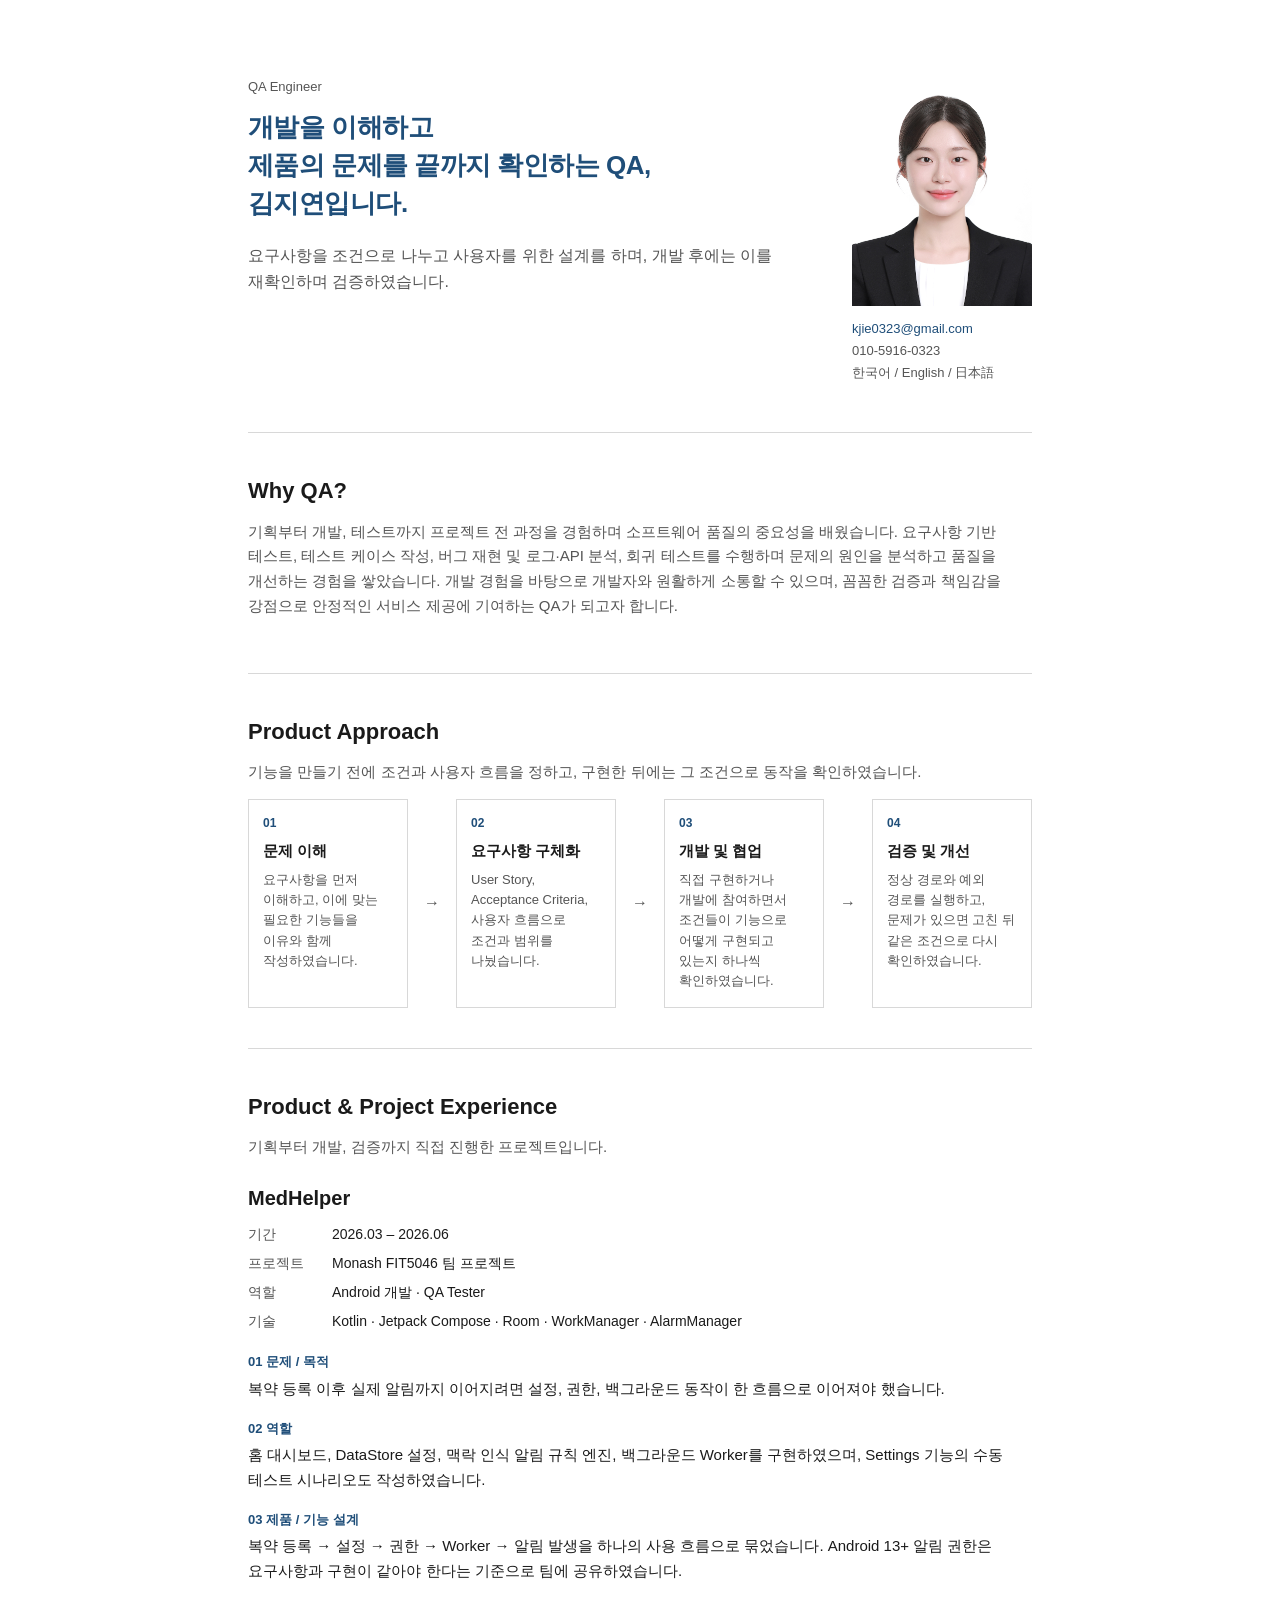
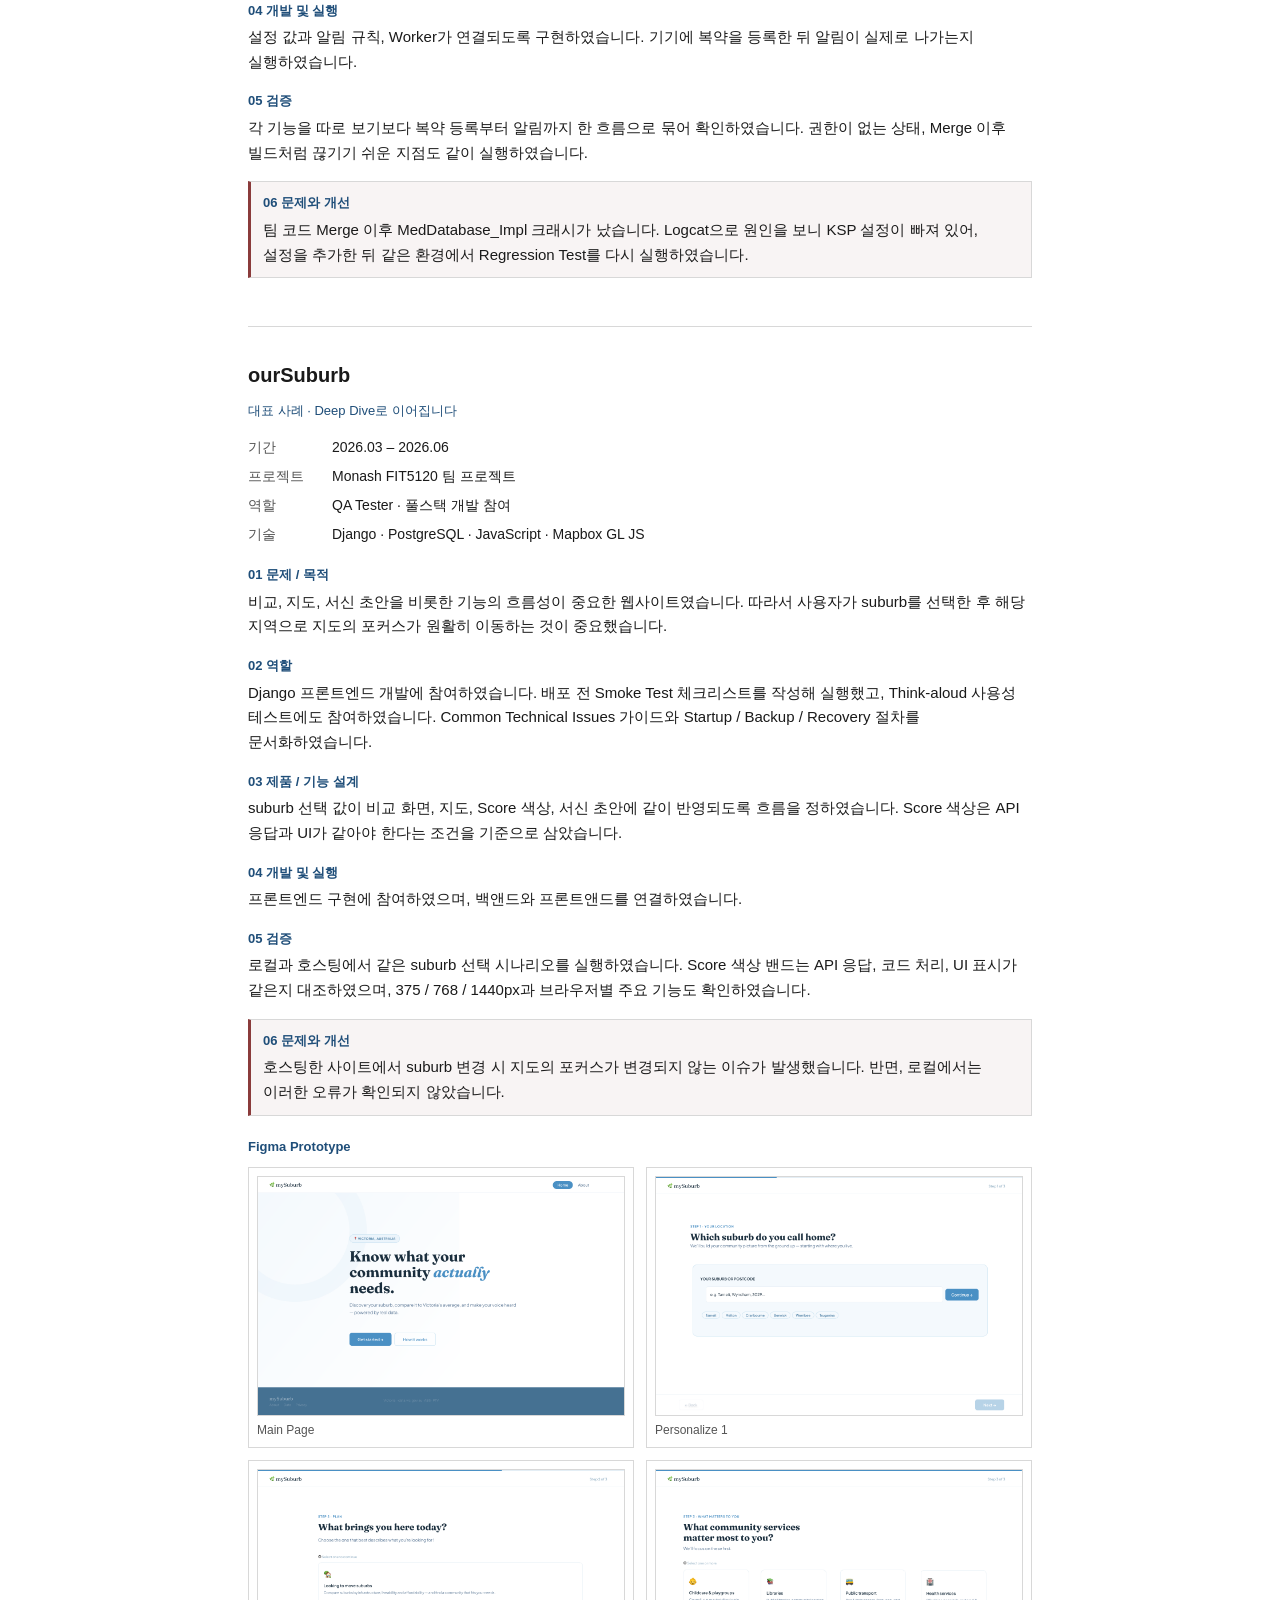
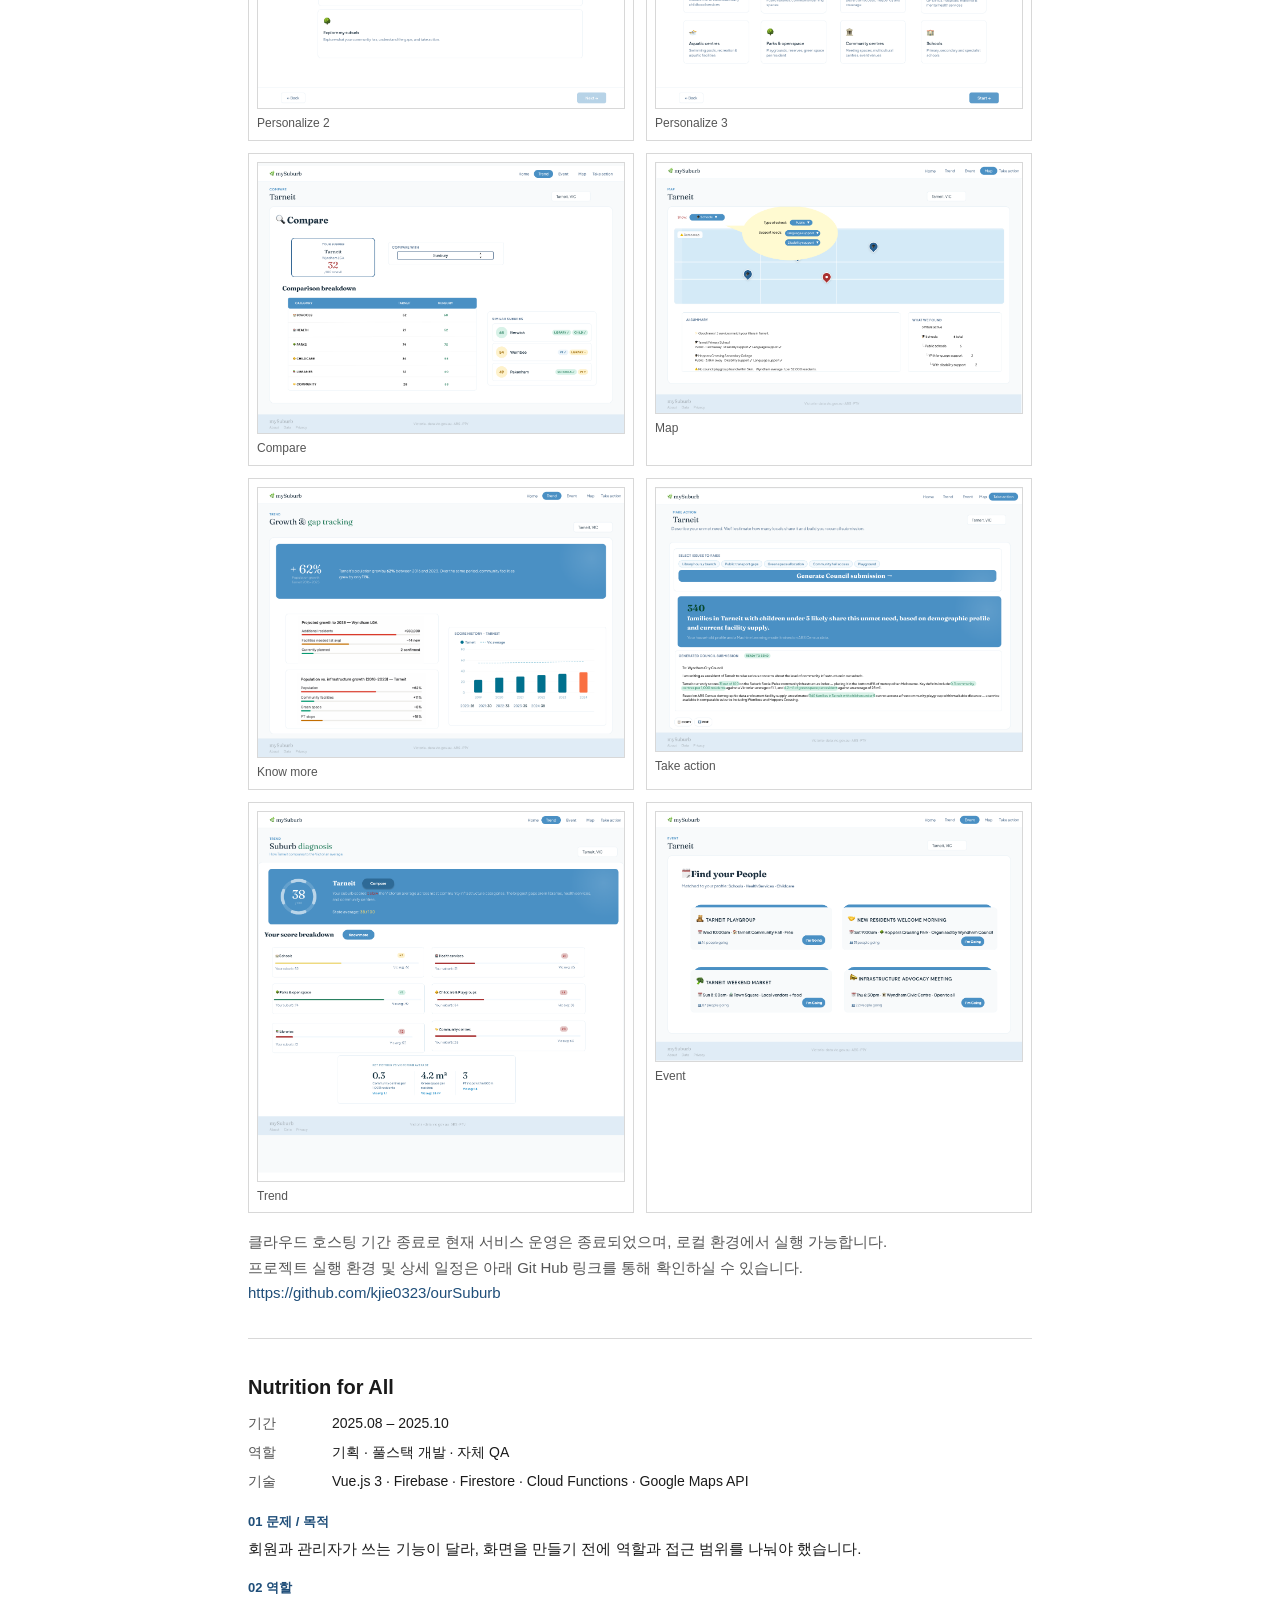
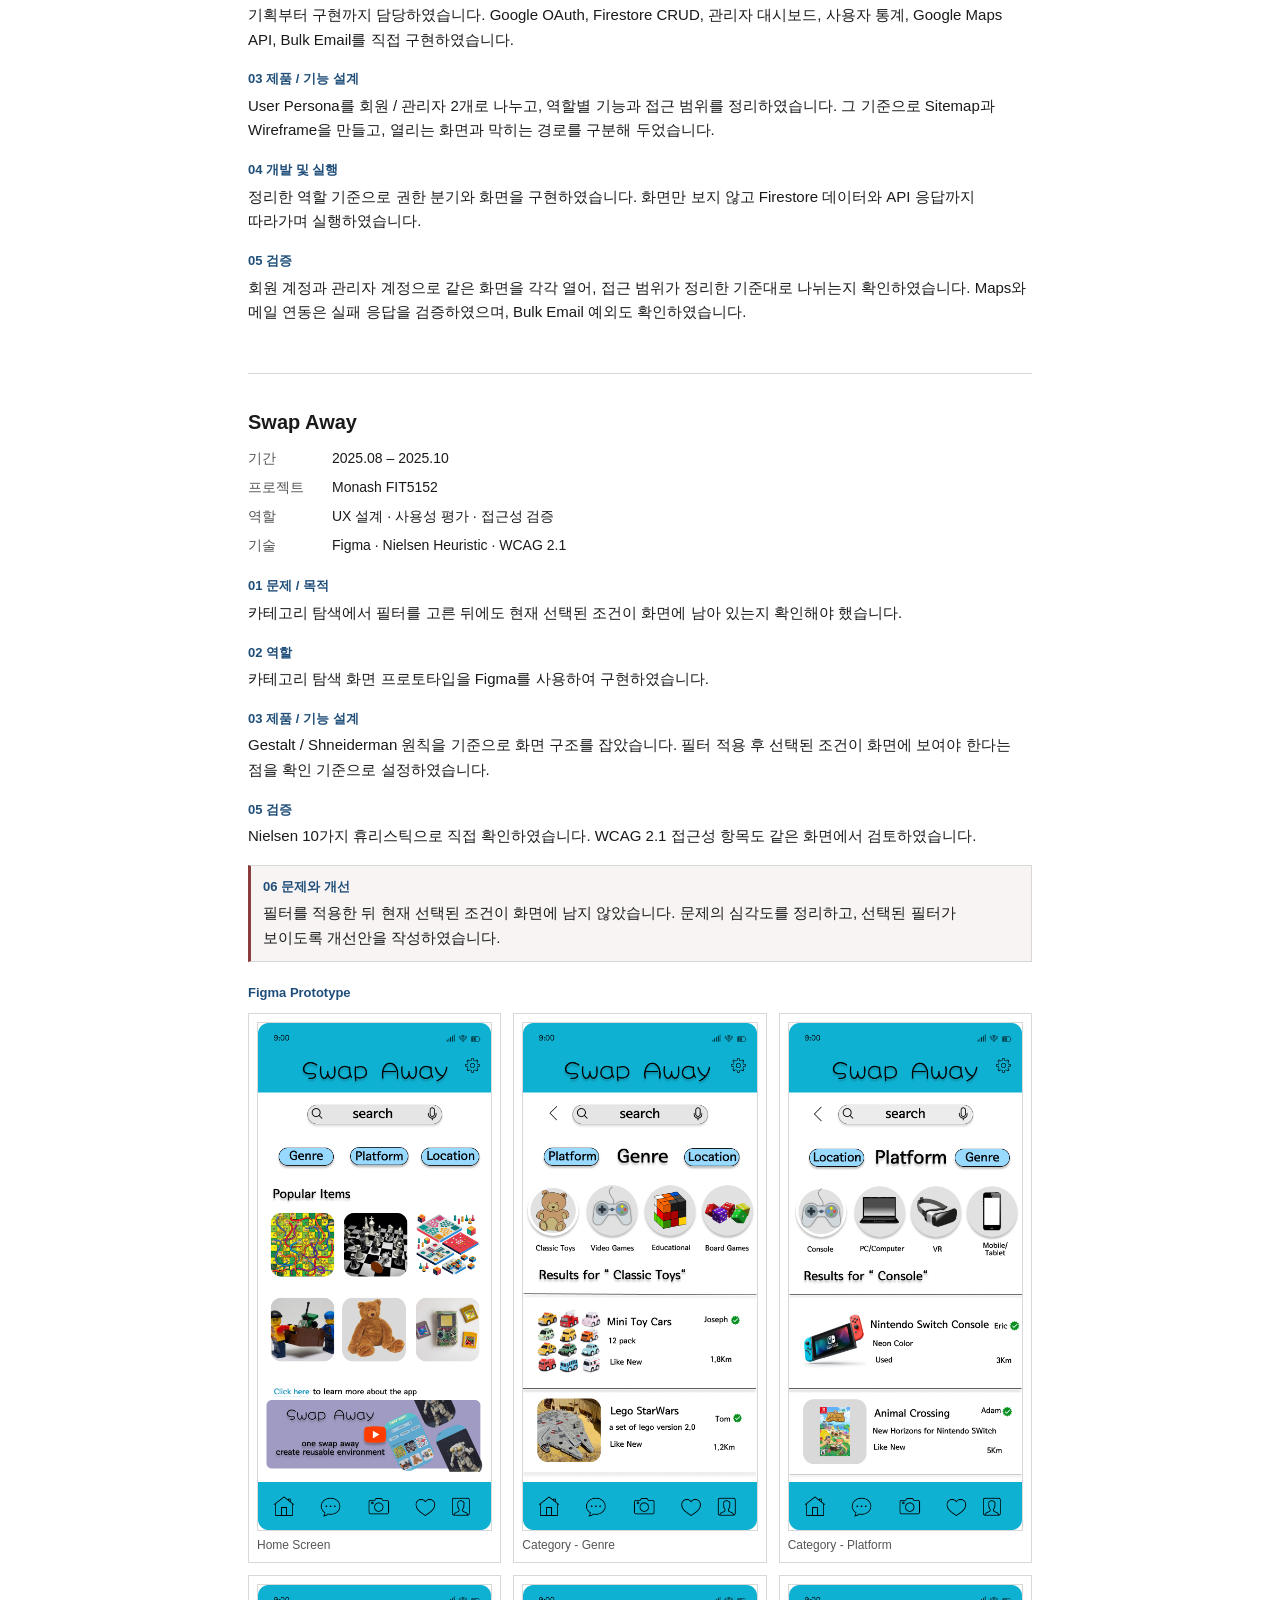
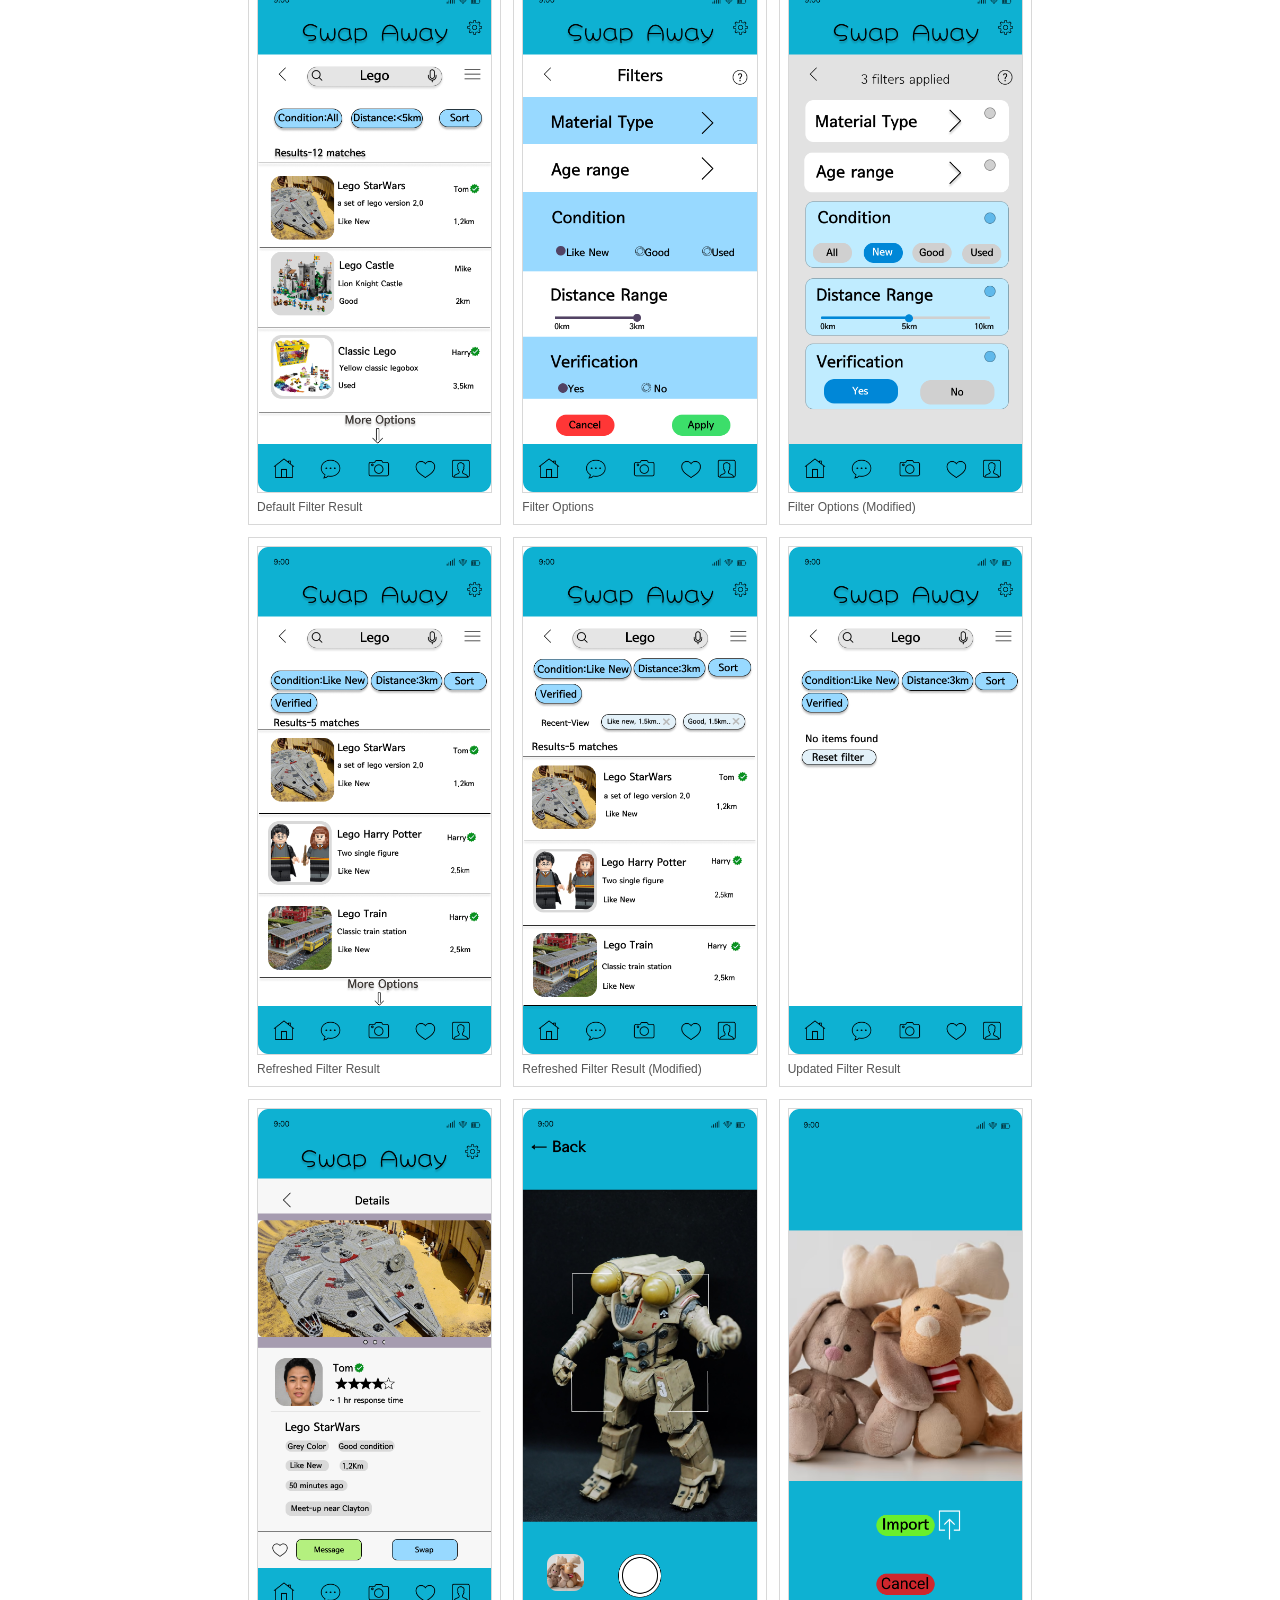
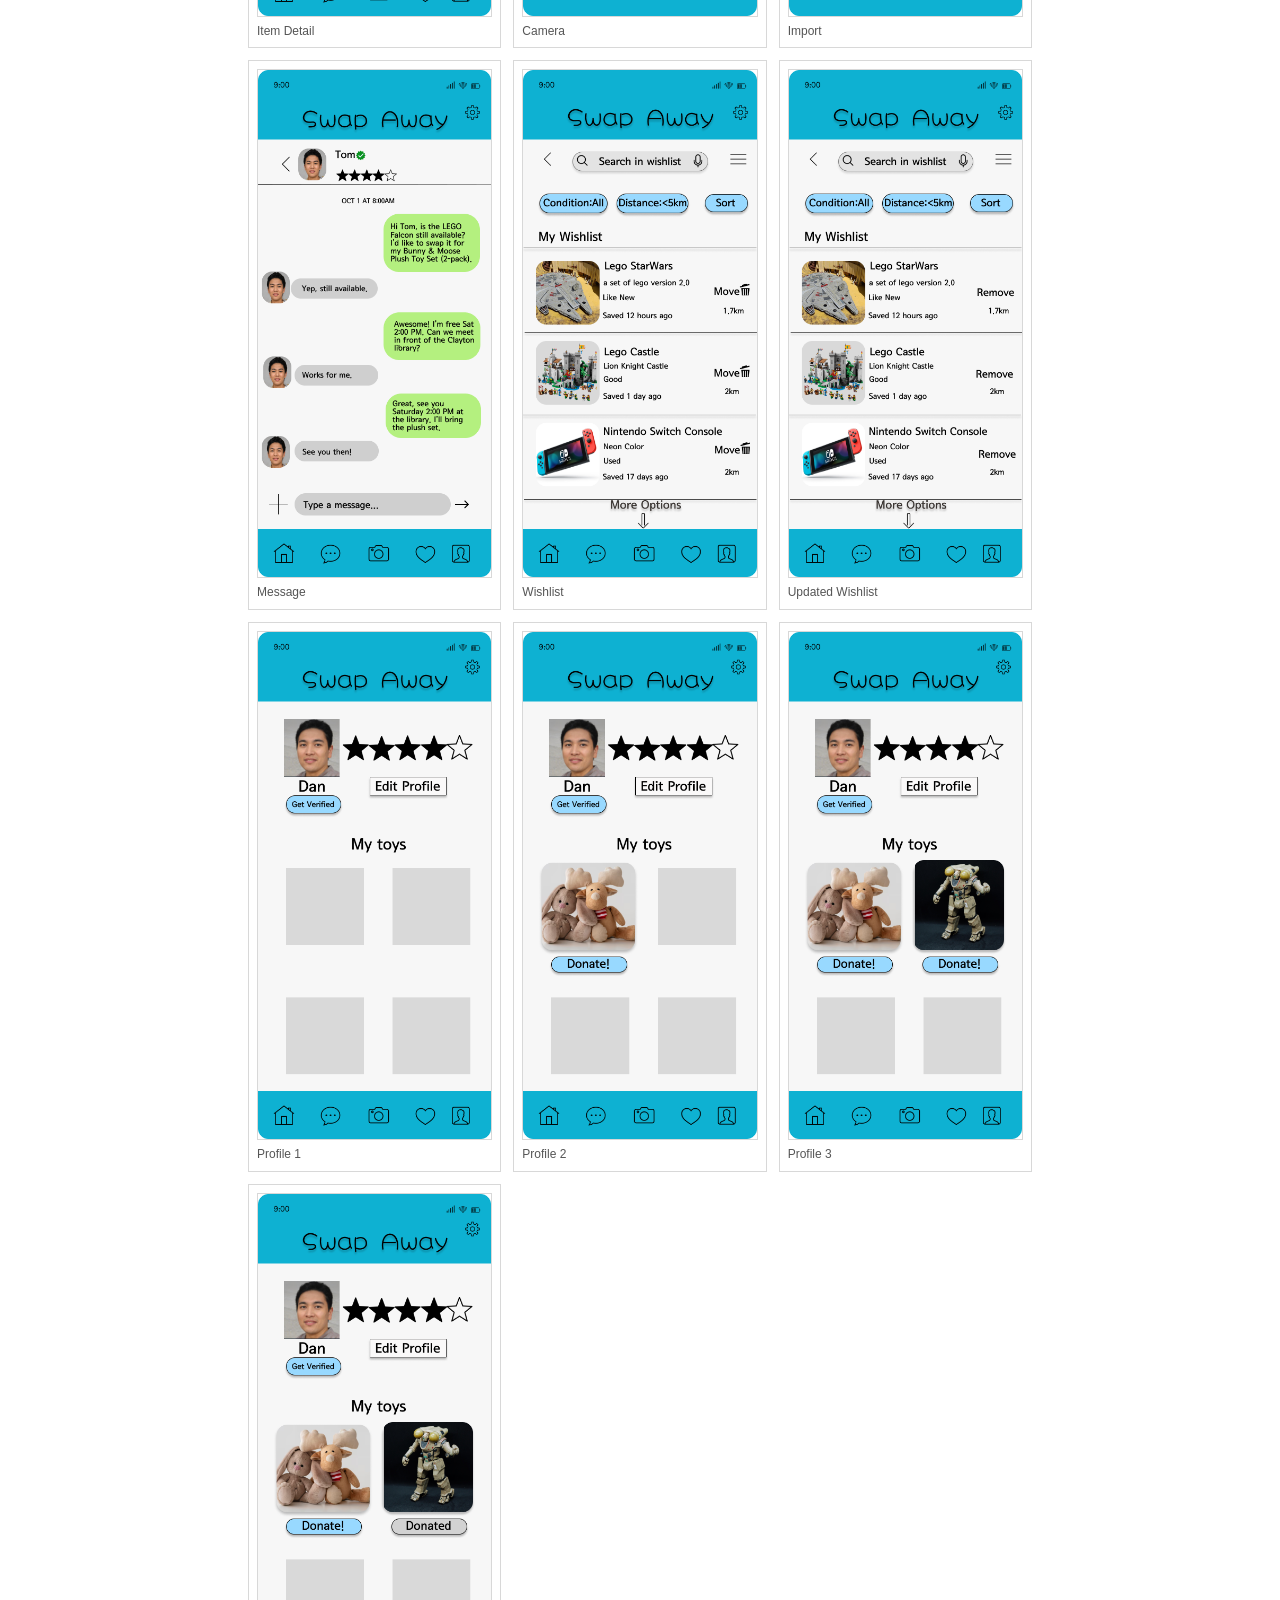
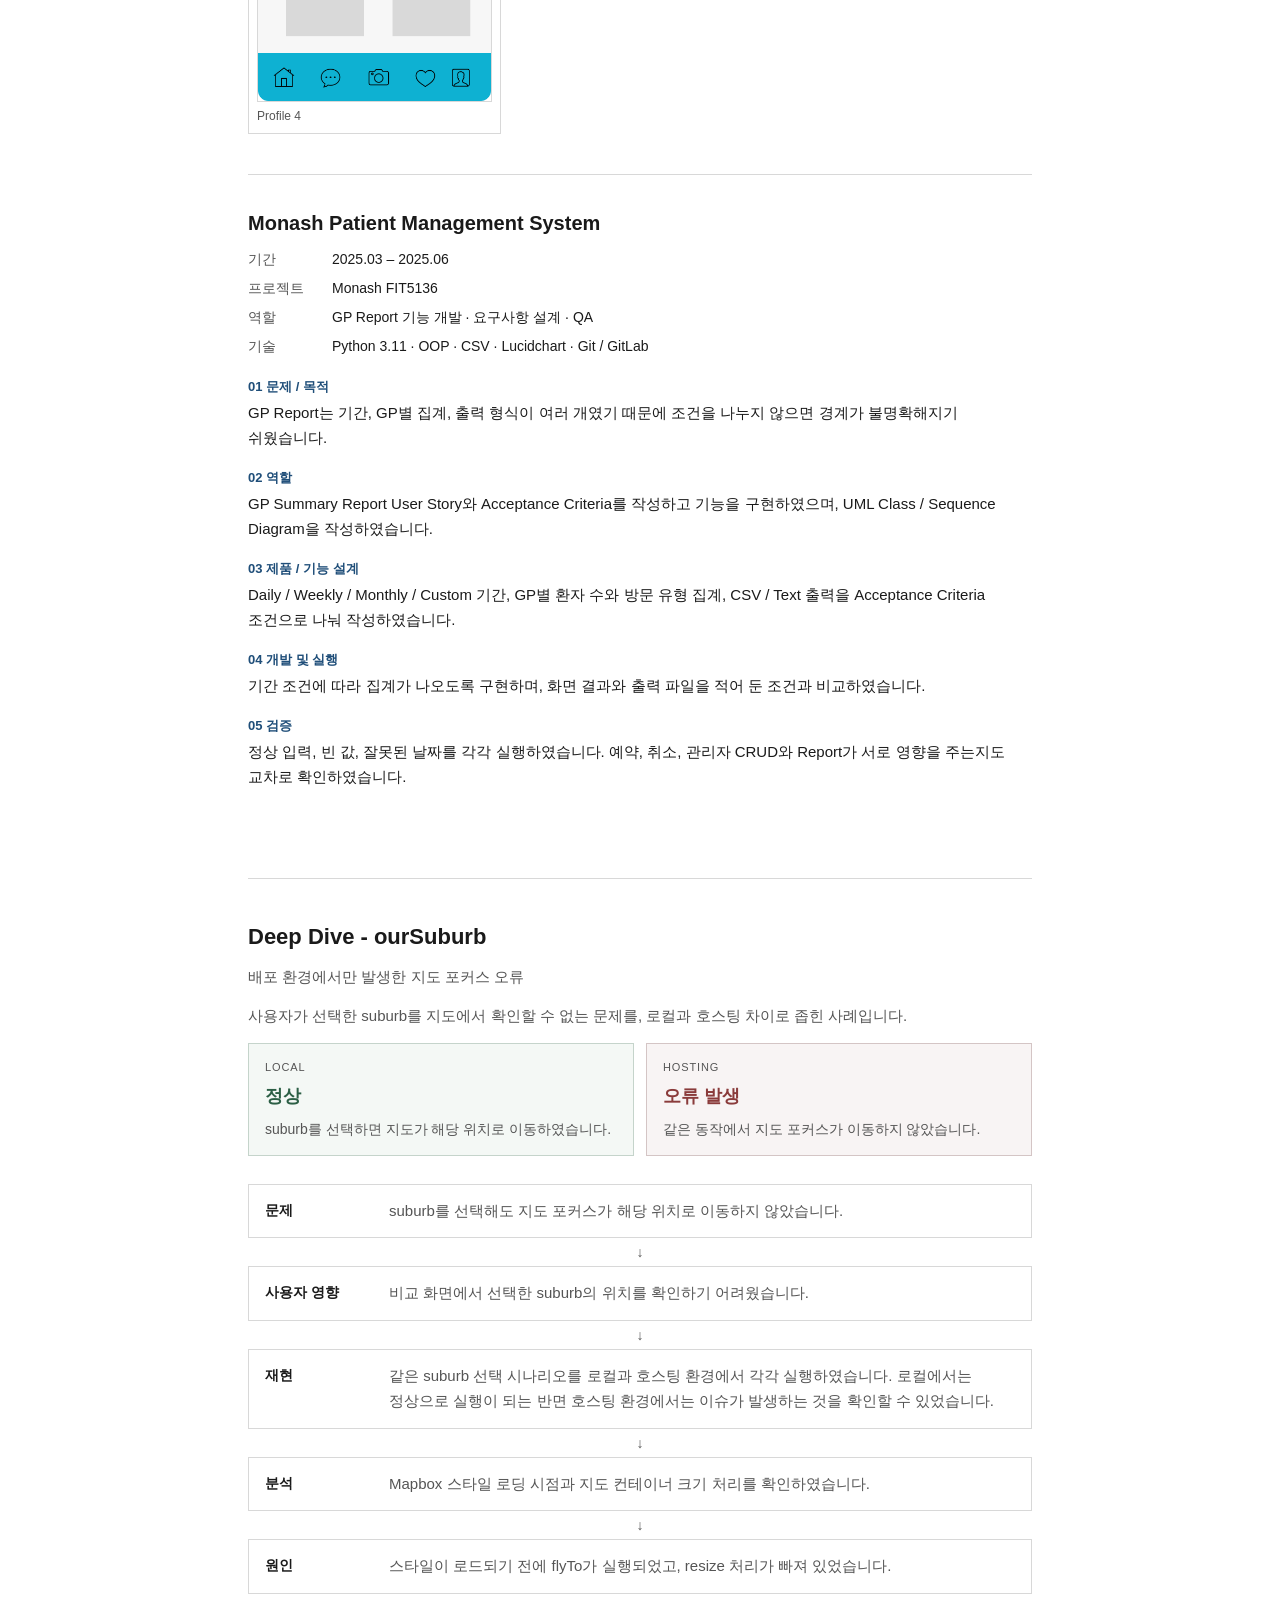
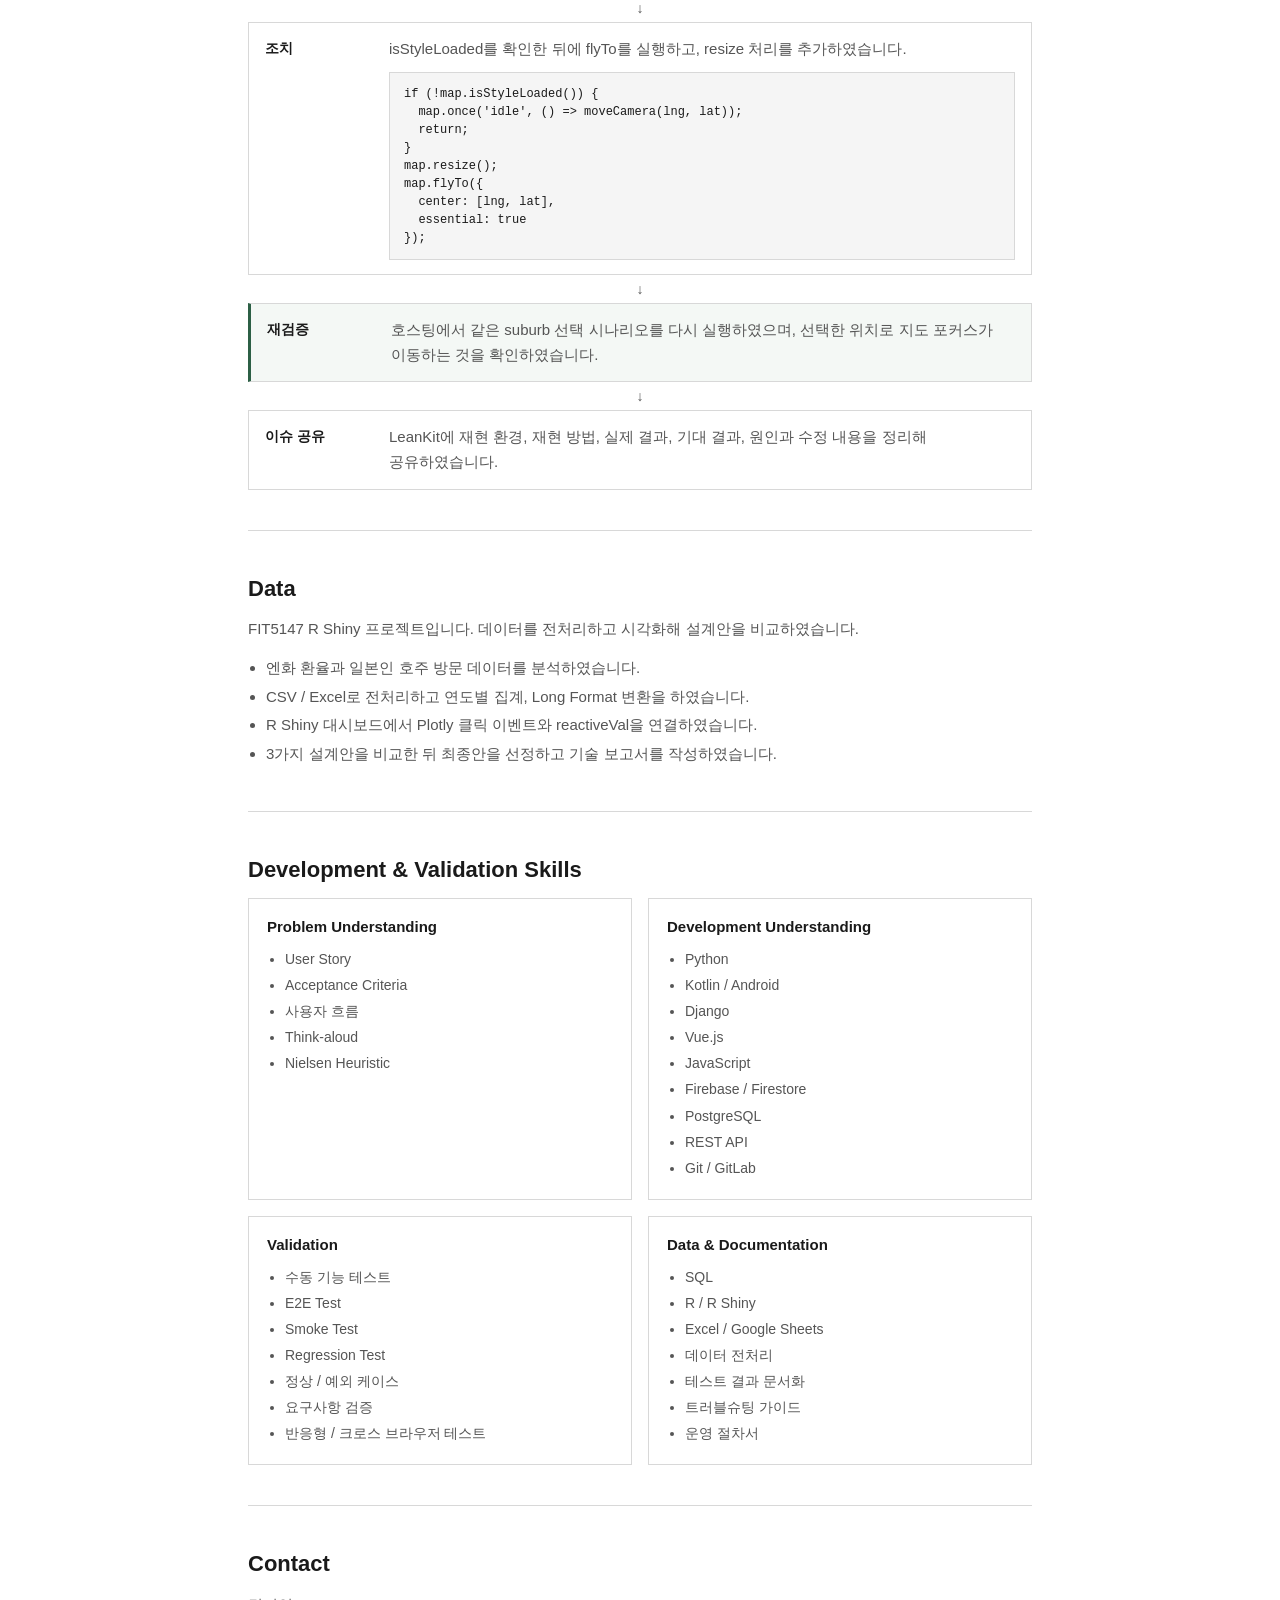
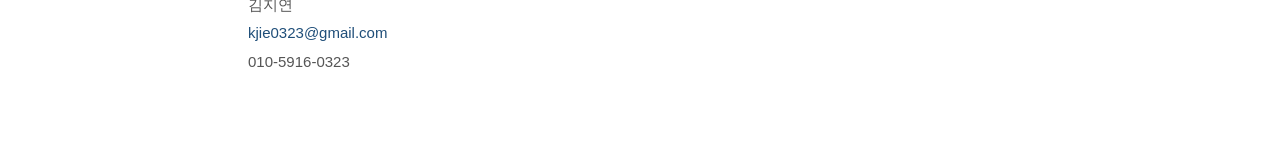
==== commit 87dcc6cf: "Add Figma prototype screens for ourSuburb and Swap Away." ====
--- a/index.html
+++ b/index.html
@@ -130,6 +130,51 @@
           <h4>06 문제와 개선</h4>
           <p>호스팅한 사이트에서 suburb 변경 시 지도의 포커스가 변경되지 않는 이슈가 발생했습니다. 반면, 로컬에서는 이러한 오류가 확인되지 않았습니다.</p>
         </div>
+        <div class="proto">
+          <h4>Figma Prototype</h4>
+          <div class="proto-grid">
+            <figure>
+              <a href="images/prototypes/oursuburb/main-page.png" target="_blank" rel="noopener"><img src="images/prototypes/oursuburb/main-page.png" alt="ourSuburb Main Page"></a>
+              <figcaption>Main Page</figcaption>
+            </figure>
+            <figure>
+              <a href="images/prototypes/oursuburb/personalize-1.png" target="_blank" rel="noopener"><img src="images/prototypes/oursuburb/personalize-1.png" alt="ourSuburb Personalize 1"></a>
+              <figcaption>Personalize 1</figcaption>
+            </figure>
+            <figure>
+              <a href="images/prototypes/oursuburb/personalize-2.png" target="_blank" rel="noopener"><img src="images/prototypes/oursuburb/personalize-2.png" alt="ourSuburb Personalize 2"></a>
+              <figcaption>Personalize 2</figcaption>
+            </figure>
+            <figure>
+              <a href="images/prototypes/oursuburb/personalize-3.png" target="_blank" rel="noopener"><img src="images/prototypes/oursuburb/personalize-3.png" alt="ourSuburb Personalize 3"></a>
+              <figcaption>Personalize 3</figcaption>
+            </figure>
+            <figure>
+              <a href="images/prototypes/oursuburb/compare.png" target="_blank" rel="noopener"><img src="images/prototypes/oursuburb/compare.png" alt="ourSuburb Compare"></a>
+              <figcaption>Compare</figcaption>
+            </figure>
+            <figure>
+              <a href="images/prototypes/oursuburb/map.png" target="_blank" rel="noopener"><img src="images/prototypes/oursuburb/map.png" alt="ourSuburb Map"></a>
+              <figcaption>Map</figcaption>
+            </figure>
+            <figure>
+              <a href="images/prototypes/oursuburb/know-more.png" target="_blank" rel="noopener"><img src="images/prototypes/oursuburb/know-more.png" alt="ourSuburb Know more"></a>
+              <figcaption>Know more</figcaption>
+            </figure>
+            <figure>
+              <a href="images/prototypes/oursuburb/take-action.png" target="_blank" rel="noopener"><img src="images/prototypes/oursuburb/take-action.png" alt="ourSuburb Take action"></a>
+              <figcaption>Take action</figcaption>
+            </figure>
+            <figure>
+              <a href="images/prototypes/oursuburb/trend.png" target="_blank" rel="noopener"><img src="images/prototypes/oursuburb/trend.png" alt="ourSuburb Trend"></a>
+              <figcaption>Trend</figcaption>
+            </figure>
+            <figure>
+              <a href="images/prototypes/oursuburb/event.png" target="_blank" rel="noopener"><img src="images/prototypes/oursuburb/event.png" alt="ourSuburb Event"></a>
+              <figcaption>Event</figcaption>
+            </figure>
+          </div>
+        </div>
         <p class="repo-note">클라우드 호스팅 기간 종료로 현재 서비스 운영은 종료되었으며, 로컬 환경에서 실행 가능합니다.<br>프로젝트 실행 환경 및 상세 일정은 아래 Git Hub 링크를 통해 확인하실 수 있습니다.<br><a href="https://github.com/kjie0323/ourSuburb">https://github.com/kjie0323/ourSuburb</a></p>
       </article>
 
@@ -189,6 +234,87 @@
         <div class="block issue">
           <h4>06 문제와 개선</h4>
           <p>필터를 적용한 뒤 현재 선택된 조건이 화면에 남지 않았습니다. 문제의 심각도를 정리하고, 선택된 필터가 보이도록 개선안을 작성하였습니다.</p>
+        </div>
+        <div class="proto">
+          <h4>Figma Prototype</h4>
+          <div class="proto-grid proto-grid-mobile">
+            <figure>
+              <a href="images/prototypes/swapaway/home-screen.png" target="_blank" rel="noopener"><img src="images/prototypes/swapaway/home-screen.png" alt="Swap Away Home Screen"></a>
+              <figcaption>Home Screen</figcaption>
+            </figure>
+            <figure>
+              <a href="images/prototypes/swapaway/category-genre.png" target="_blank" rel="noopener"><img src="images/prototypes/swapaway/category-genre.png" alt="Swap Away Category Genre"></a>
+              <figcaption>Category - Genre</figcaption>
+            </figure>
+            <figure>
+              <a href="images/prototypes/swapaway/category-platform.png" target="_blank" rel="noopener"><img src="images/prototypes/swapaway/category-platform.png" alt="Swap Away Category Platform"></a>
+              <figcaption>Category - Platform</figcaption>
+            </figure>
+            <figure>
+              <a href="images/prototypes/swapaway/default-filter-resultpage.png" target="_blank" rel="noopener"><img src="images/prototypes/swapaway/default-filter-resultpage.png" alt="Swap Away Default Filter Result"></a>
+              <figcaption>Default Filter Result</figcaption>
+            </figure>
+            <figure>
+              <a href="images/prototypes/swapaway/detail-filter-options.png" target="_blank" rel="noopener"><img src="images/prototypes/swapaway/detail-filter-options.png" alt="Swap Away Filter Options"></a>
+              <figcaption>Filter Options</figcaption>
+            </figure>
+            <figure>
+              <a href="images/prototypes/swapaway/detail-filter-options-modified.png" target="_blank" rel="noopener"><img src="images/prototypes/swapaway/detail-filter-options-modified.png" alt="Swap Away Filter Options Modified"></a>
+              <figcaption>Filter Options (Modified)</figcaption>
+            </figure>
+            <figure>
+              <a href="images/prototypes/swapaway/refreshed-filter-resultpage.png" target="_blank" rel="noopener"><img src="images/prototypes/swapaway/refreshed-filter-resultpage.png" alt="Swap Away Refreshed Filter Result"></a>
+              <figcaption>Refreshed Filter Result</figcaption>
+            </figure>
+            <figure>
+              <a href="images/prototypes/swapaway/refreshed-filter-resultpage-modify.png" target="_blank" rel="noopener"><img src="images/prototypes/swapaway/refreshed-filter-resultpage-modify.png" alt="Swap Away Refreshed Filter Result Modified"></a>
+              <figcaption>Refreshed Filter Result (Modified)</figcaption>
+            </figure>
+            <figure>
+              <a href="images/prototypes/swapaway/updated-refreshed-filter-resultpage.png" target="_blank" rel="noopener"><img src="images/prototypes/swapaway/updated-refreshed-filter-resultpage.png" alt="Swap Away Updated Filter Result"></a>
+              <figcaption>Updated Filter Result</figcaption>
+            </figure>
+            <figure>
+              <a href="images/prototypes/swapaway/item-detail-page.png" target="_blank" rel="noopener"><img src="images/prototypes/swapaway/item-detail-page.png" alt="Swap Away Item Detail"></a>
+              <figcaption>Item Detail</figcaption>
+            </figure>
+            <figure>
+              <a href="images/prototypes/swapaway/camera-function.png" target="_blank" rel="noopener"><img src="images/prototypes/swapaway/camera-function.png" alt="Swap Away Camera"></a>
+              <figcaption>Camera</figcaption>
+            </figure>
+            <figure>
+              <a href="images/prototypes/swapaway/import.png" target="_blank" rel="noopener"><img src="images/prototypes/swapaway/import.png" alt="Swap Away Import"></a>
+              <figcaption>Import</figcaption>
+            </figure>
+            <figure>
+              <a href="images/prototypes/swapaway/message-page.png" target="_blank" rel="noopener"><img src="images/prototypes/swapaway/message-page.png" alt="Swap Away Message"></a>
+              <figcaption>Message</figcaption>
+            </figure>
+            <figure>
+              <a href="images/prototypes/swapaway/my-wishlist-page.png" target="_blank" rel="noopener"><img src="images/prototypes/swapaway/my-wishlist-page.png" alt="Swap Away Wishlist"></a>
+              <figcaption>Wishlist</figcaption>
+            </figure>
+            <figure>
+              <a href="images/prototypes/swapaway/updated-my-wishlist-page.png" target="_blank" rel="noopener"><img src="images/prototypes/swapaway/updated-my-wishlist-page.png" alt="Swap Away Updated Wishlist"></a>
+              <figcaption>Updated Wishlist</figcaption>
+            </figure>
+            <figure>
+              <a href="images/prototypes/swapaway/profile-1.png" target="_blank" rel="noopener"><img src="images/prototypes/swapaway/profile-1.png" alt="Swap Away Profile 1"></a>
+              <figcaption>Profile 1</figcaption>
+            </figure>
+            <figure>
+              <a href="images/prototypes/swapaway/profile-2.png" target="_blank" rel="noopener"><img src="images/prototypes/swapaway/profile-2.png" alt="Swap Away Profile 2"></a>
+              <figcaption>Profile 2</figcaption>
+            </figure>
+            <figure>
+              <a href="images/prototypes/swapaway/profile-3.png" target="_blank" rel="noopener"><img src="images/prototypes/swapaway/profile-3.png" alt="Swap Away Profile 3"></a>
+              <figcaption>Profile 3</figcaption>
+            </figure>
+            <figure>
+              <a href="images/prototypes/swapaway/profile-4.png" target="_blank" rel="noopener"><img src="images/prototypes/swapaway/profile-4.png" alt="Swap Away Profile 4"></a>
+              <figcaption>Profile 4</figcaption>
+            </figure>
+          </div>
         </div>
       </article>
 
--- a/po.css
+++ b/po.css
@@ -233,6 +233,48 @@
   overflow-wrap: anywhere;
 }
 
+.proto {
+  margin: 20px 0 8px;
+}
+
+.proto h4 {
+  margin: 0 0 10px;
+  font-size: 13px;
+  font-weight: 700;
+  color: var(--accent);
+}
+
+.proto-grid {
+  display: grid;
+  grid-template-columns: 1fr 1fr;
+  gap: 12px;
+}
+
+.proto-grid-mobile {
+  grid-template-columns: repeat(3, minmax(0, 1fr));
+}
+
+.proto-grid figure {
+  margin: 0;
+  border: 1px solid var(--line);
+  padding: 8px;
+  background: #fff;
+}
+
+.proto-grid img {
+  display: block;
+  width: 100%;
+  height: auto;
+  border: 1px solid var(--line);
+}
+
+.proto-grid figcaption {
+  margin: 6px 0 0;
+  font-size: 12px;
+  color: var(--muted);
+  line-height: 1.4;
+}
+
 .env {
   display: grid;
   grid-template-columns: 1fr 1fr;
@@ -415,6 +457,9 @@
 
   .skill-grid { gap: 10px; }
   .skill-box { padding: 10px 12px; }
+  .proto-grid { grid-template-columns: 1fr 1fr; }
+  .proto-grid-mobile { grid-template-columns: repeat(3, minmax(0, 1fr)); }
+  .proto-grid figure { break-inside: avoid; }
 }
 
 @media (max-width: 800px) {
@@ -450,5 +495,7 @@
   }
   .flow-arrow { padding-left: 0; }
   .skill-grid { grid-template-columns: 1fr; gap: 16px; }
+  .proto-grid,
+  .proto-grid-mobile { grid-template-columns: 1fr 1fr; }
   .meta { grid-template-columns: 56px 1fr; }
 }
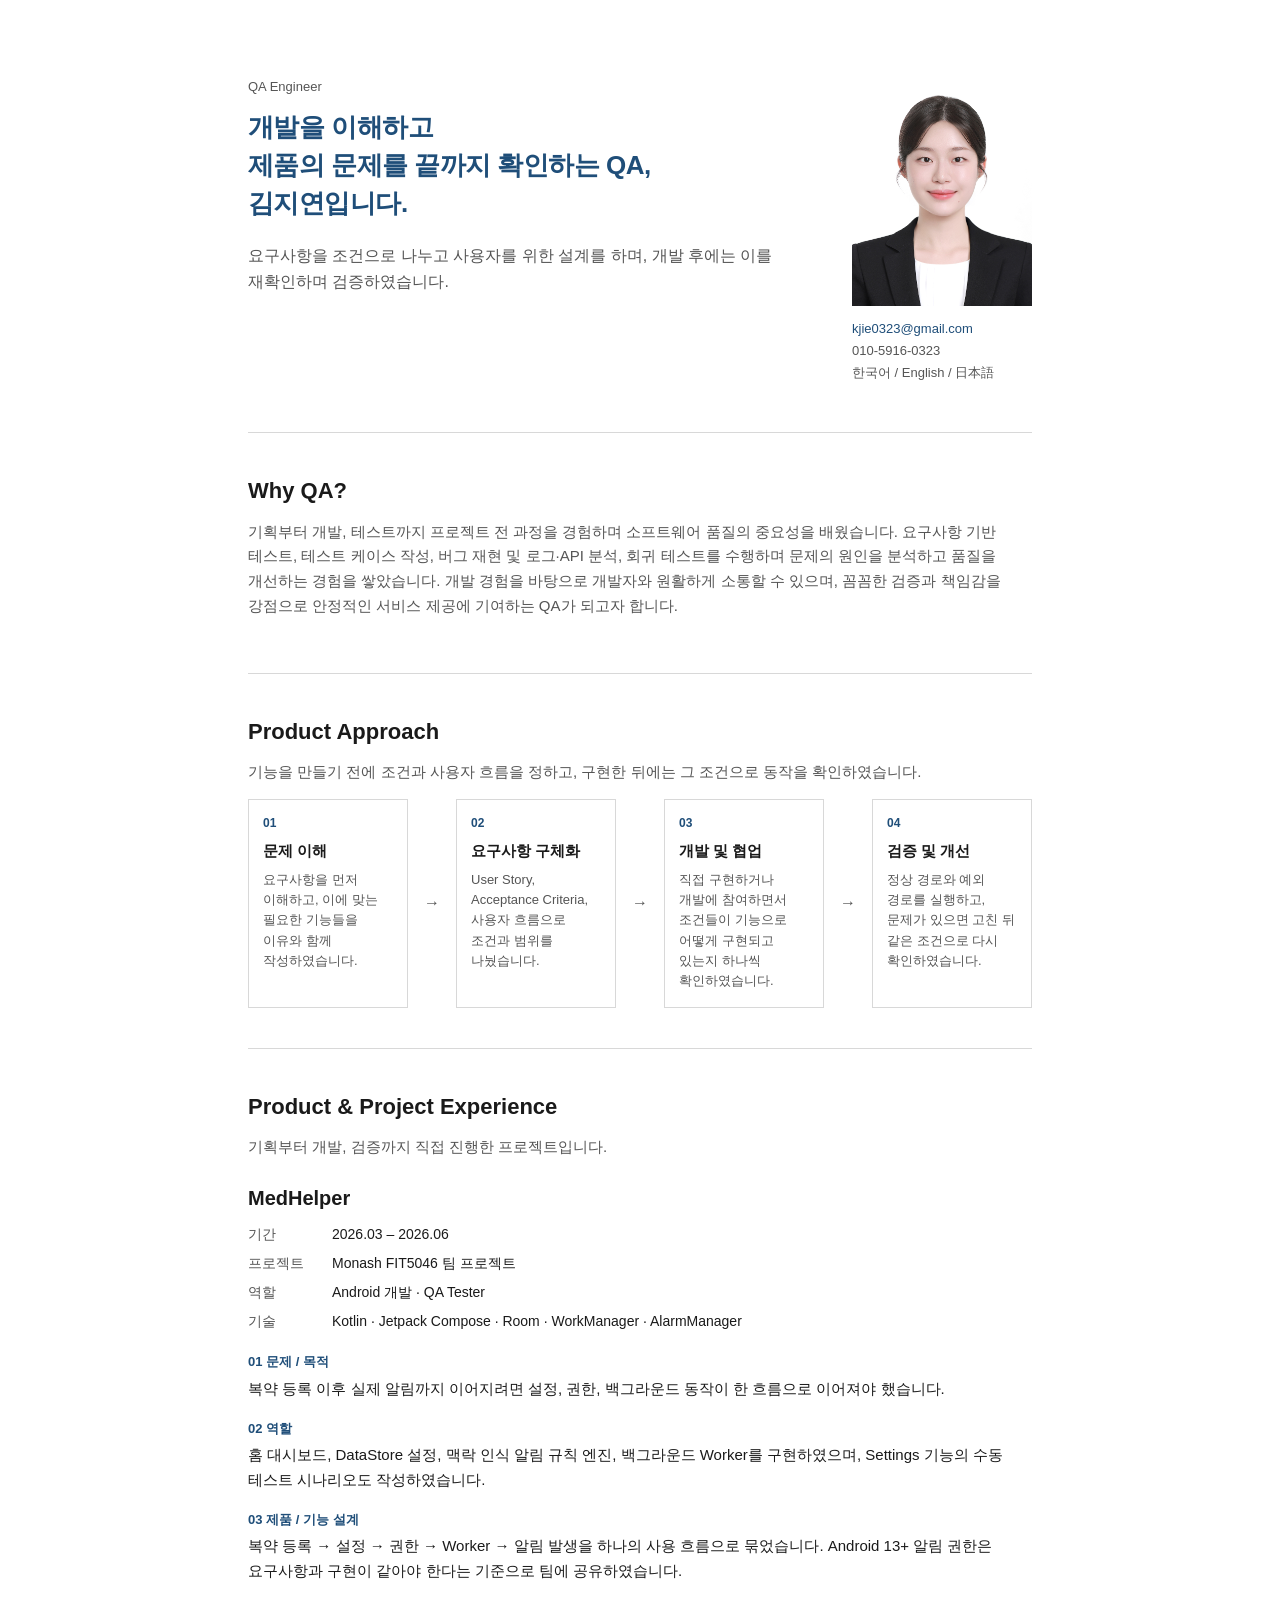
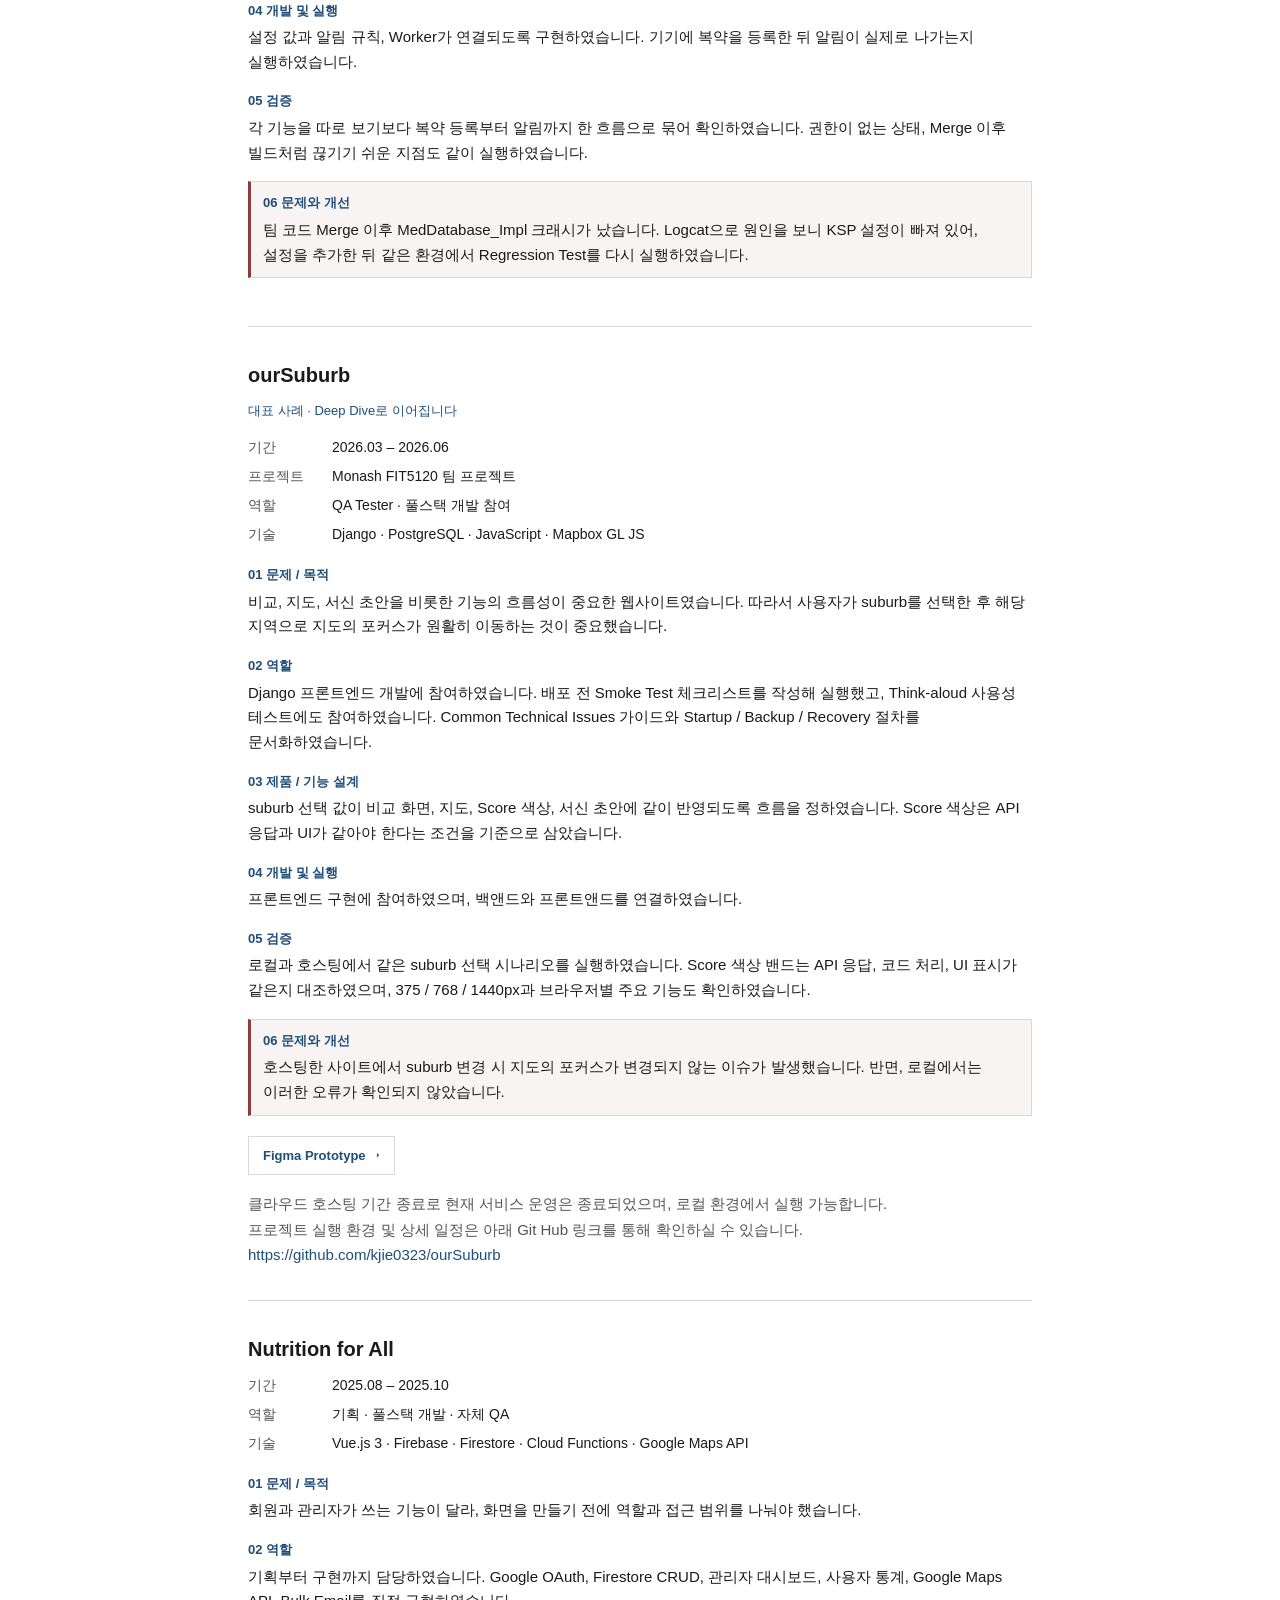
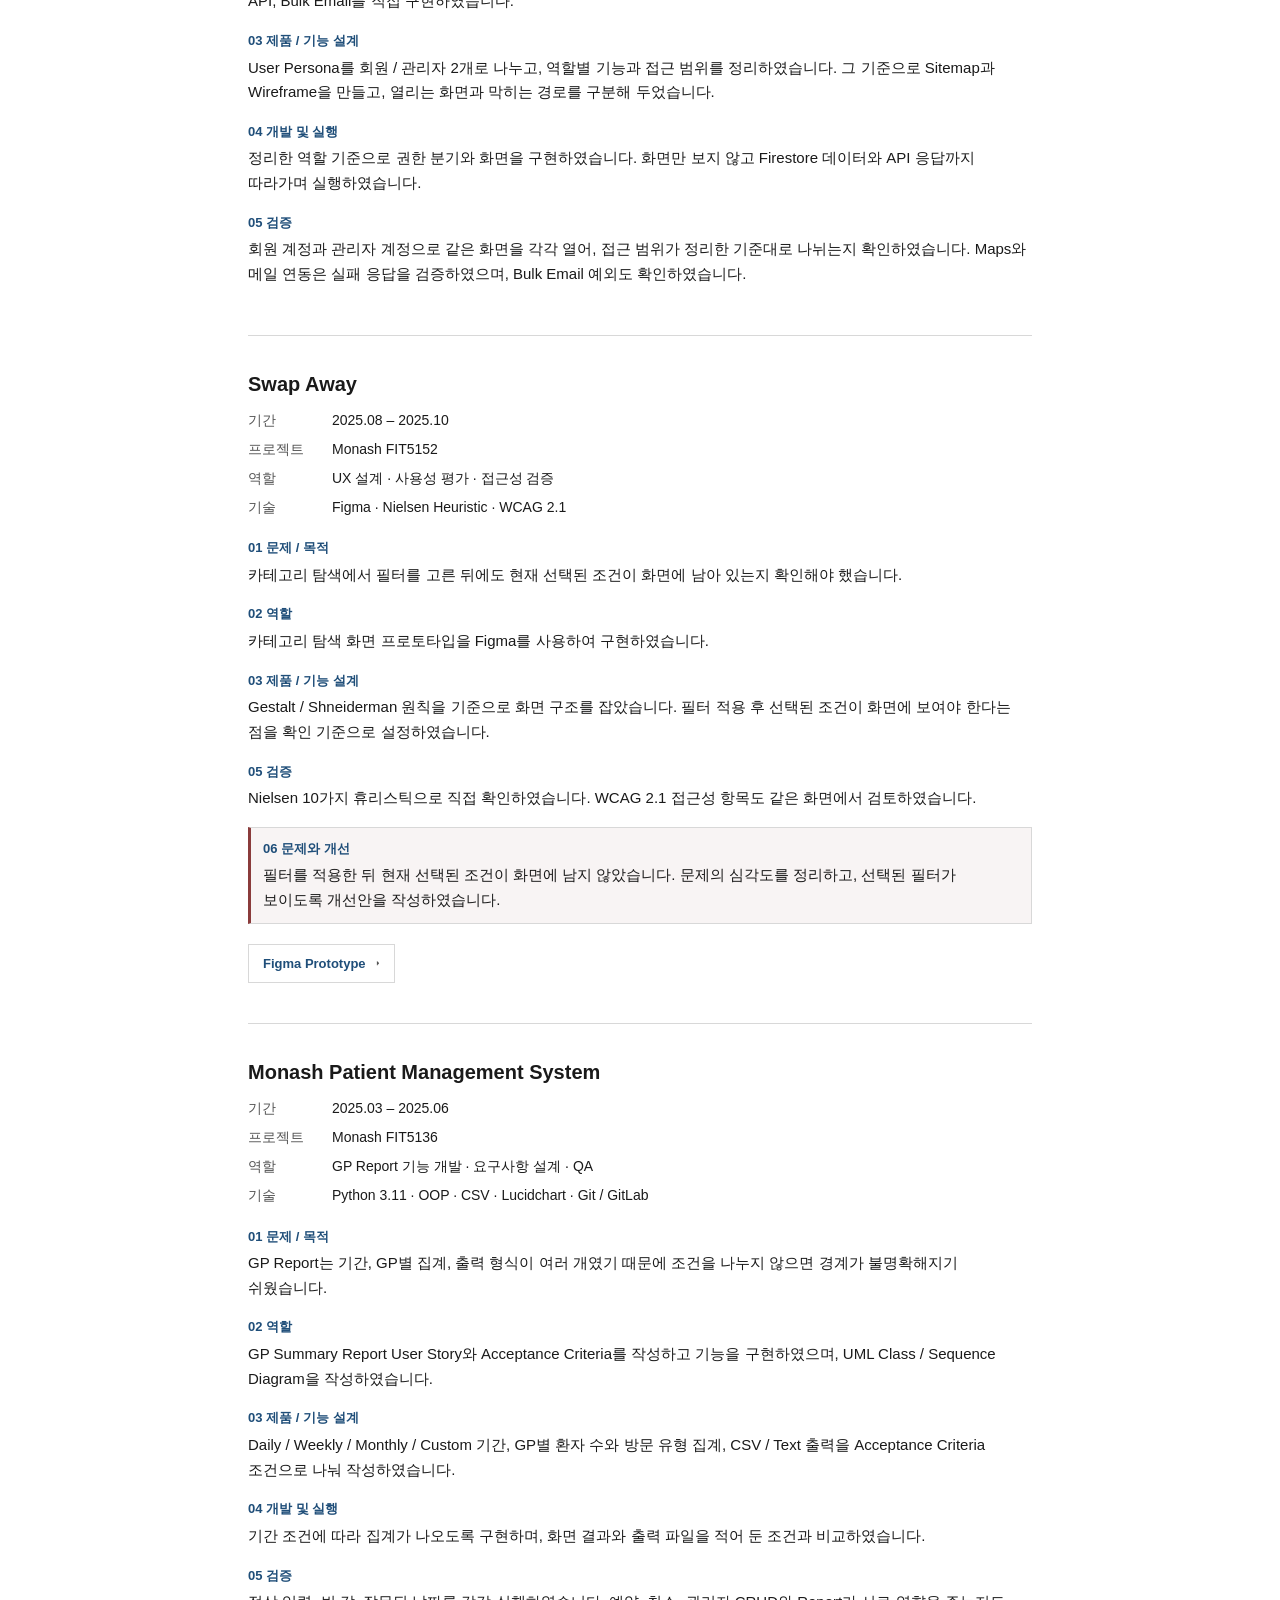
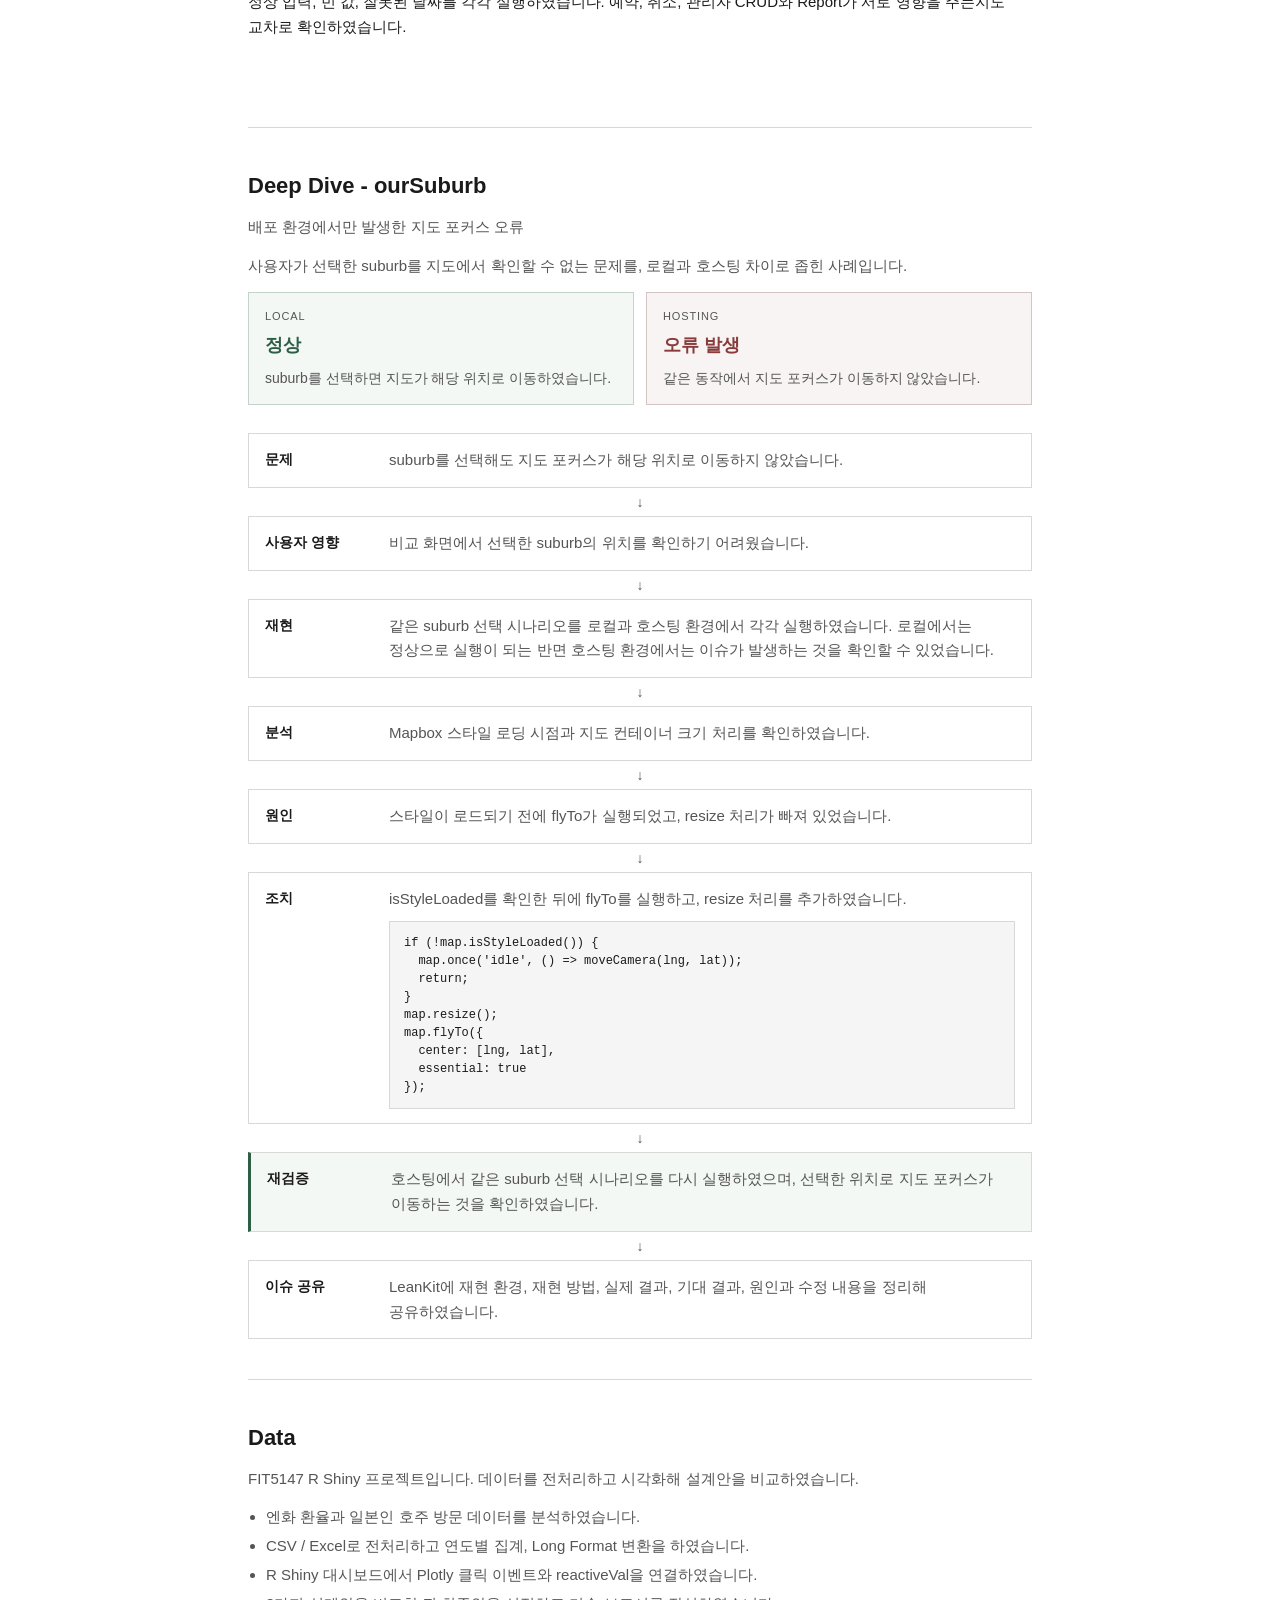
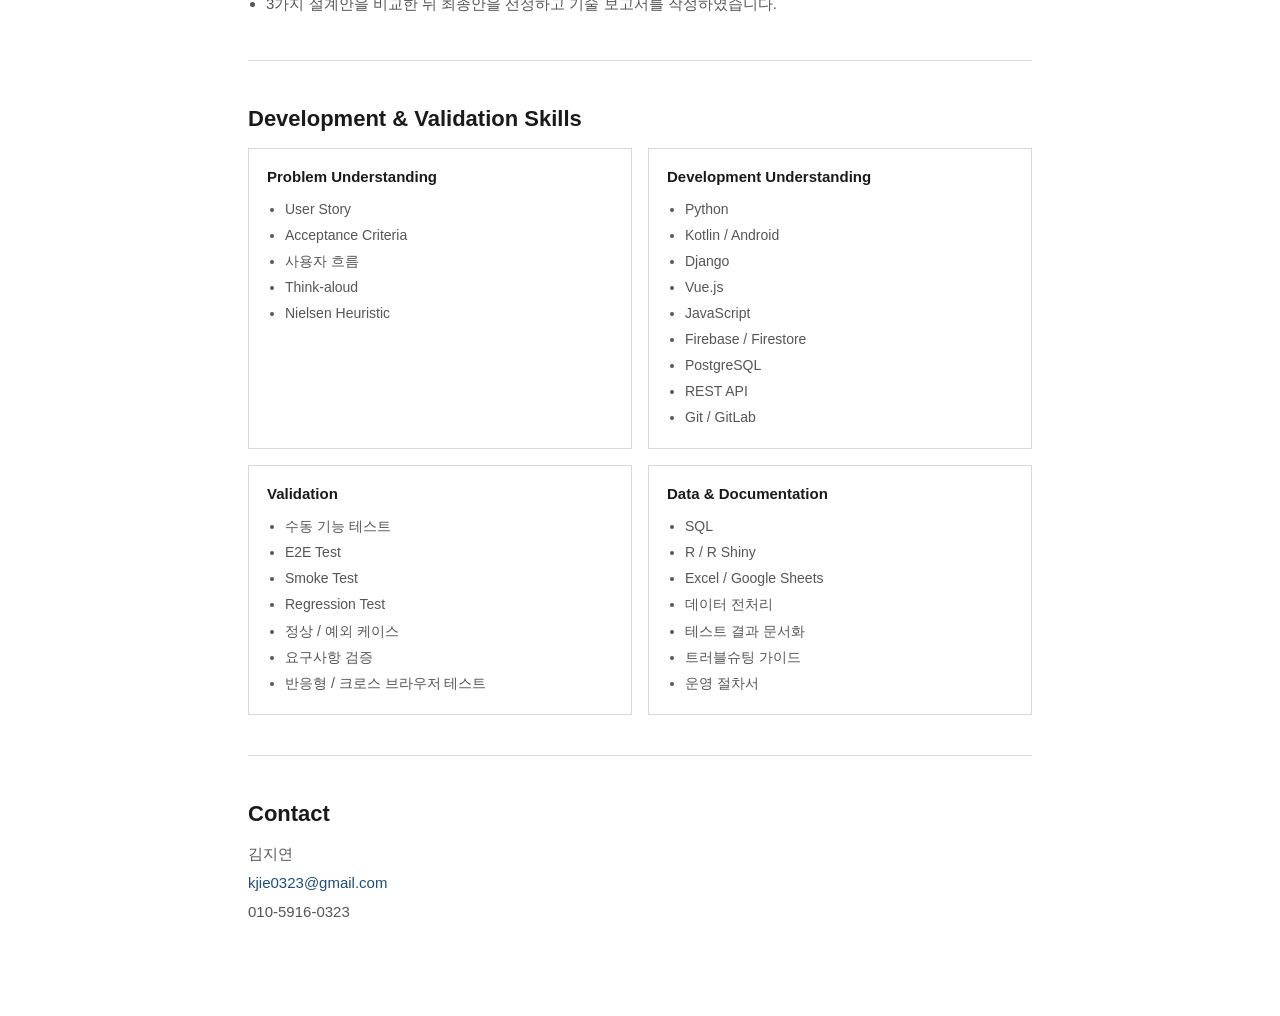
==== commit f5e2d76f: "Hide Figma prototypes behind a toggle button." ====
--- a/index.html
+++ b/index.html
@@ -130,8 +130,8 @@
           <h4>06 문제와 개선</h4>
           <p>호스팅한 사이트에서 suburb 변경 시 지도의 포커스가 변경되지 않는 이슈가 발생했습니다. 반면, 로컬에서는 이러한 오류가 확인되지 않았습니다.</p>
         </div>
-        <div class="proto">
-          <h4>Figma Prototype</h4>
+        <details class="proto">
+          <summary>Figma Prototype</summary>
           <div class="proto-grid">
             <figure>
               <a href="images/prototypes/oursuburb/main-page.png" target="_blank" rel="noopener"><img src="images/prototypes/oursuburb/main-page.png" alt="ourSuburb Main Page"></a>
@@ -174,7 +174,7 @@
               <figcaption>Event</figcaption>
             </figure>
           </div>
-        </div>
+        </details>
         <p class="repo-note">클라우드 호스팅 기간 종료로 현재 서비스 운영은 종료되었으며, 로컬 환경에서 실행 가능합니다.<br>프로젝트 실행 환경 및 상세 일정은 아래 Git Hub 링크를 통해 확인하실 수 있습니다.<br><a href="https://github.com/kjie0323/ourSuburb">https://github.com/kjie0323/ourSuburb</a></p>
       </article>
 
@@ -235,8 +235,8 @@
           <h4>06 문제와 개선</h4>
           <p>필터를 적용한 뒤 현재 선택된 조건이 화면에 남지 않았습니다. 문제의 심각도를 정리하고, 선택된 필터가 보이도록 개선안을 작성하였습니다.</p>
         </div>
-        <div class="proto">
-          <h4>Figma Prototype</h4>
+        <details class="proto">
+          <summary>Figma Prototype</summary>
           <div class="proto-grid proto-grid-mobile">
             <figure>
               <a href="images/prototypes/swapaway/home-screen.png" target="_blank" rel="noopener"><img src="images/prototypes/swapaway/home-screen.png" alt="Swap Away Home Screen"></a>
@@ -315,7 +315,7 @@
               <figcaption>Profile 4</figcaption>
             </figure>
           </div>
-        </div>
+        </details>
       </article>
 
       <article class="project">
--- a/po.css
+++ b/po.css
@@ -237,17 +237,50 @@
   margin: 20px 0 8px;
 }
 
-.proto h4 {
-  margin: 0 0 10px;
+.proto summary {
+  display: inline-flex;
+  align-items: center;
+  gap: 8px;
+  list-style: none;
+  cursor: pointer;
+  padding: 8px 14px;
+  border: 1px solid var(--line);
+  background: #fff;
+  color: var(--accent);
   font-size: 13px;
   font-weight: 700;
-  color: var(--accent);
+  user-select: none;
+}
+
+.proto summary::-webkit-details-marker {
+  display: none;
+}
+
+.proto summary::marker {
+  content: "";
+}
+
+.proto summary::after {
+  content: "▾";
+  font-size: 11px;
+  font-weight: 400;
+  color: var(--muted);
+  transform: rotate(-90deg);
+}
+
+.proto[open] summary {
+  background: var(--code-bg);
+}
+
+.proto[open] summary::after {
+  transform: none;
 }
 
 .proto-grid {
   display: grid;
   grid-template-columns: 1fr 1fr;
   gap: 12px;
+  margin-top: 12px;
 }
 
 .proto-grid-mobile {
